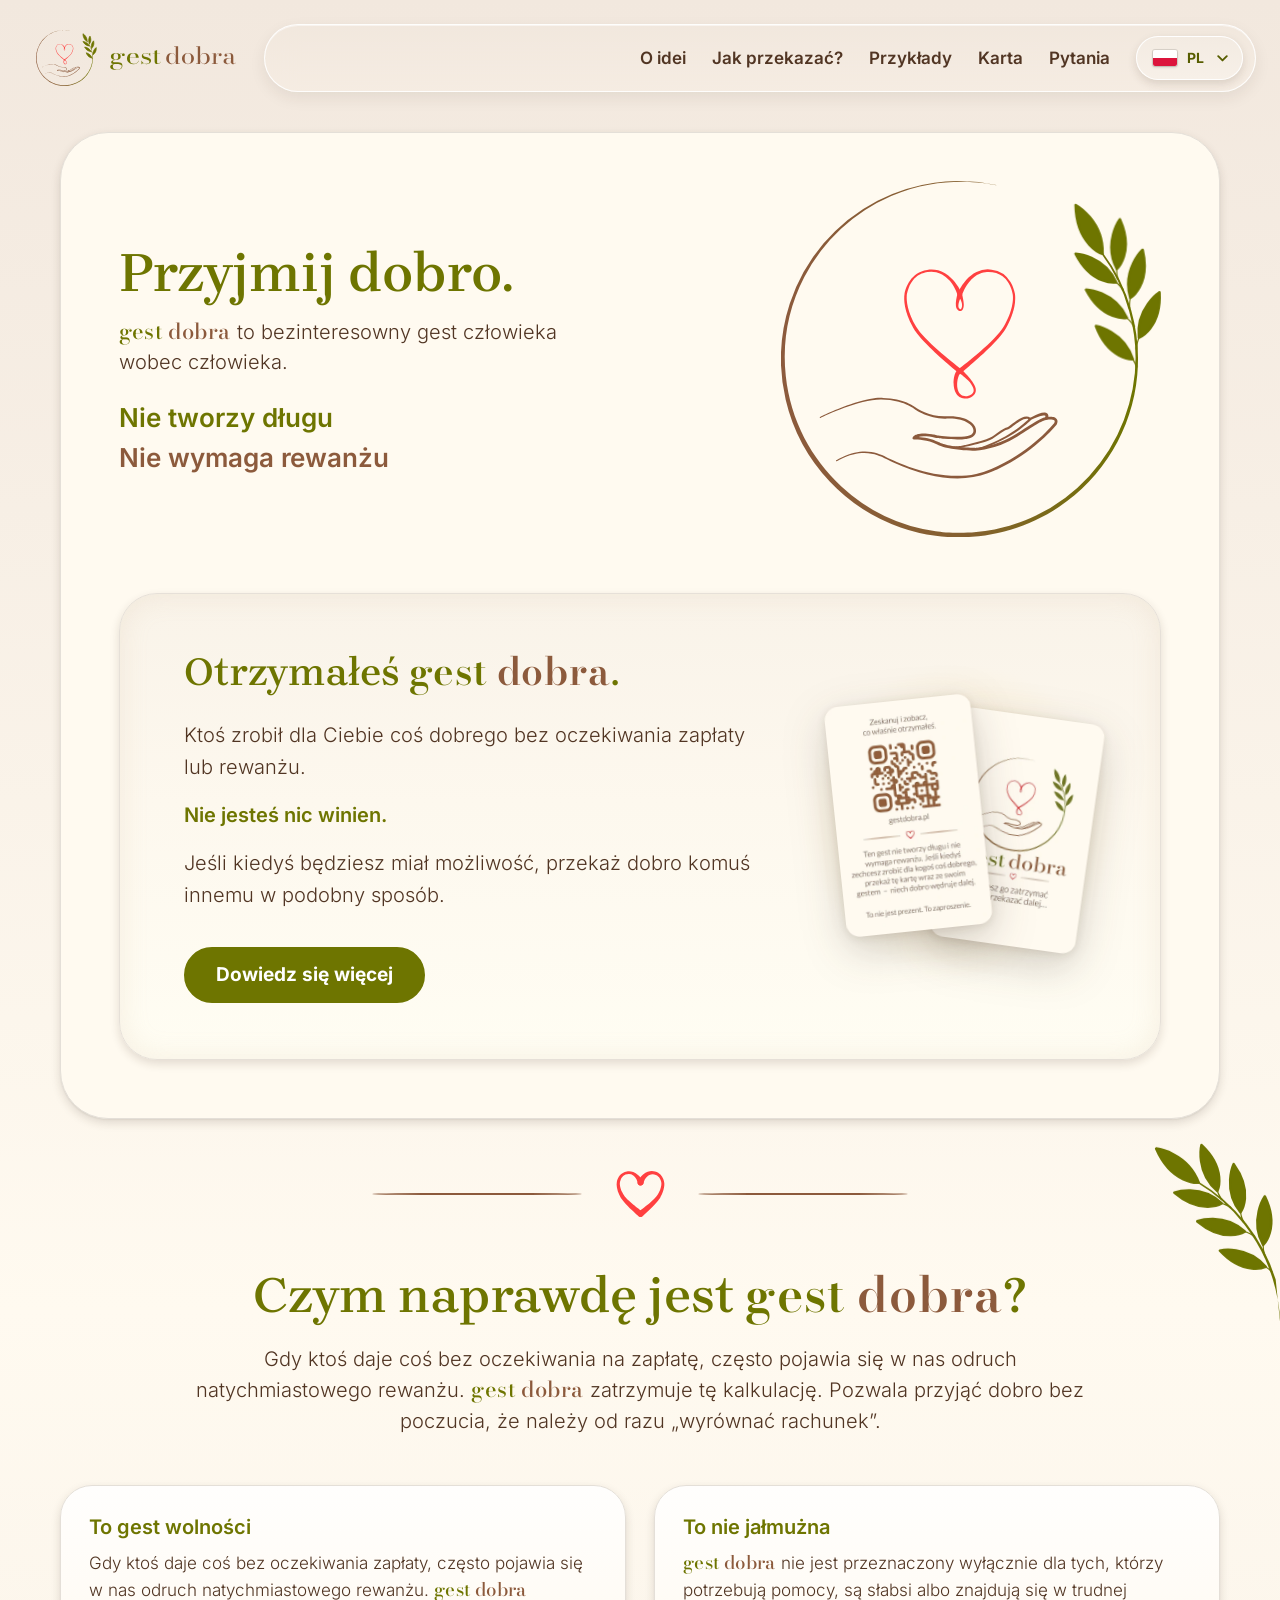
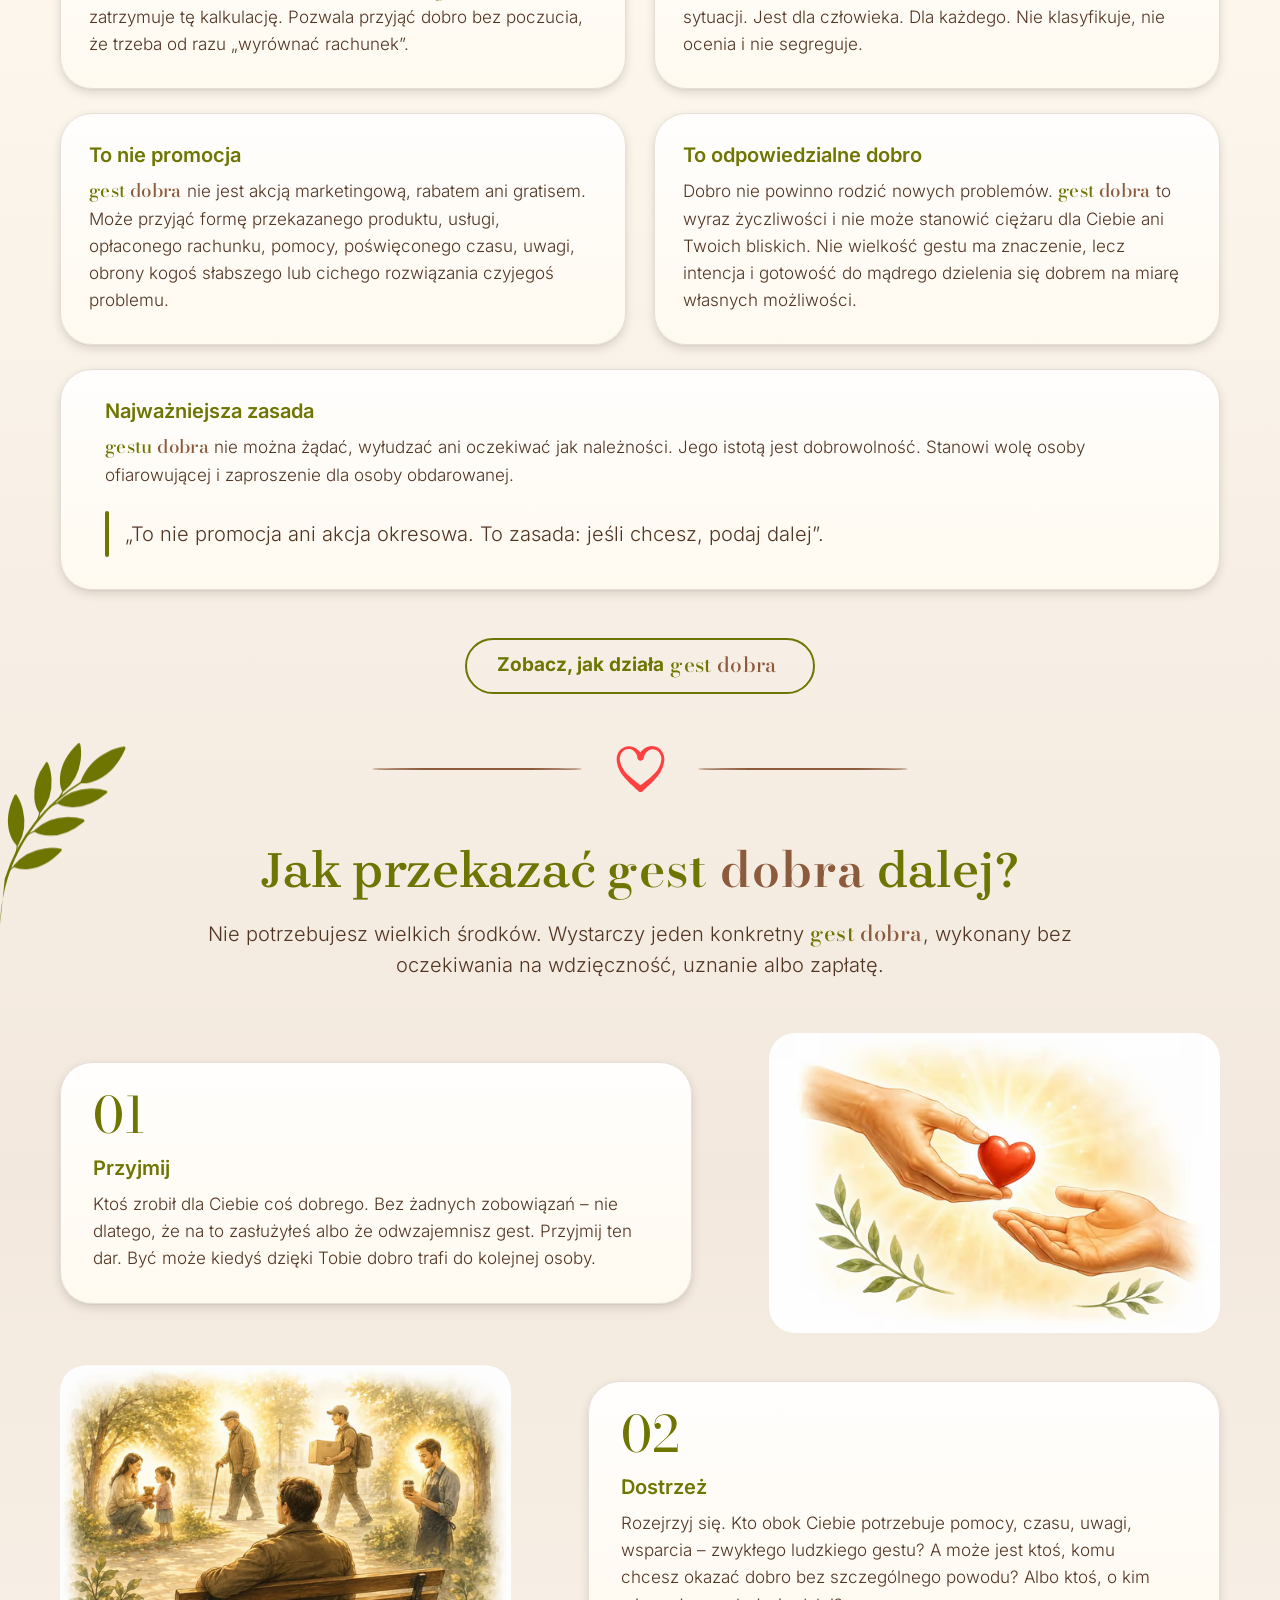
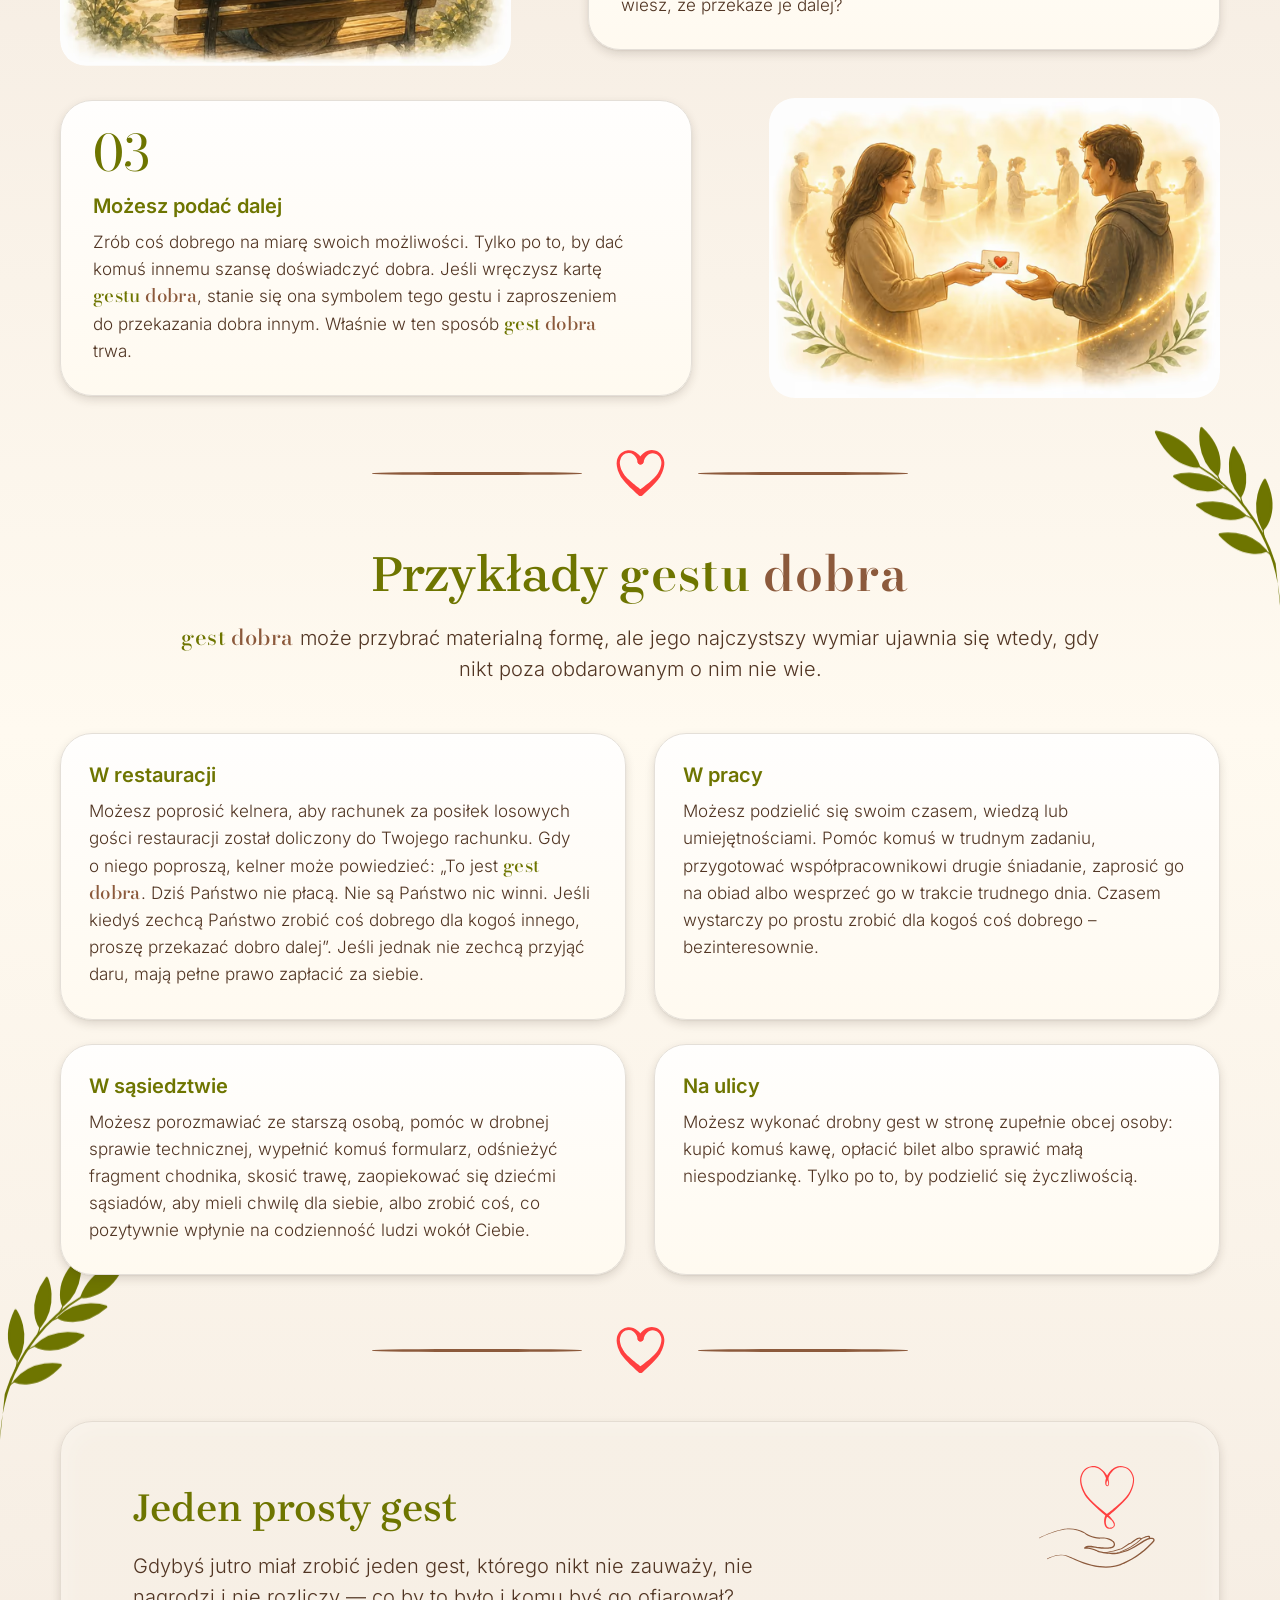
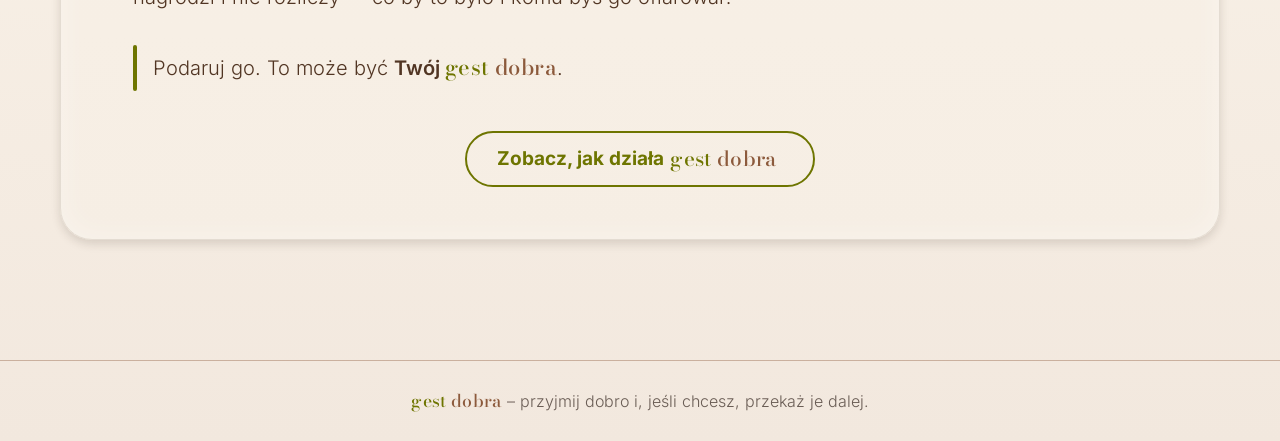
==== index.html @ bd23eff2 "Gałązka: listki drżą wokół punktu na łodydze zamiast kołysania całości (v1.9.2) Łodyga jest częścią " ====
<!doctype html>
<html lang="pl" class="no-js">
<head>
  <meta charset="utf-8">
  <meta name="viewport" content="width=device-width, initial-scale=1">
  <script>document.documentElement.className='js';setTimeout(function(){if(!window.__gdReady)document.documentElement.className='no-js'},4000);</script>

  <!-- i18n:head – generowane przez tools/build-i18n.mjs, nie edytuj ręcznie -->
  <title>Gest Dobra – przyjmij dobro i, jeśli chcesz, przekaż je dalej</title>
  <meta name="description" content="Gest Dobra to bezinteresowny gest człowieka wobec człowieka. Nie tworzy długu i nie wymaga rewanżu. Zobacz, jak przyjąć dobro i przekazać je dalej.">
  <meta name="robots" content="index, follow, max-image-preview:large, max-snippet:-1">
  <link rel="canonical" href="https://gestdobra.pl/">
  <link rel="alternate" hreflang="pl" href="https://gestdobra.pl/">
  <link rel="alternate" hreflang="en" href="https://gestdobra.pl/en/">
  <link rel="alternate" hreflang="el" href="https://gestdobra.pl/el/">
  <link rel="alternate" hreflang="ru" href="https://gestdobra.pl/ru/">
  <link rel="alternate" hreflang="x-default" href="https://gestdobra.pl/">
  <meta property="og:type" content="website">
  <meta property="og:locale" content="pl_PL">
  <meta property="og:locale:alternate" content="en_GB">
  <meta property="og:locale:alternate" content="el_GR">
  <meta property="og:locale:alternate" content="ru_RU">
  <meta property="og:site_name" content="Gest Dobra">
  <meta property="og:title" content="Gest Dobra – przyjmij dobro i, jeśli chcesz, przekaż je dalej">
  <meta property="og:description" content="Bezinteresowny gest człowieka wobec człowieka. Nie tworzy długu i nie wymaga rewanżu.">
  <meta property="og:url" content="https://gestdobra.pl/">
  <meta property="og:image" content="https://gestdobra.pl/assets/img/og-image.jpg">
  <meta property="og:image:width" content="1200">
  <meta property="og:image:height" content="630">
  <meta property="og:image:alt" content="Logo Gest Dobra – serce unoszące się nad otwartą dłonią i hasło „Przyjmij dobro.”">
  <meta name="twitter:card" content="summary_large_image">
  <!-- /i18n:head -->
  <meta name="theme-color" content="#F2E8DE">
  <meta name="color-scheme" content="light">
  <meta name="format-detection" content="telephone=no">

  <!-- Ikony -->
  <link rel="icon" href="favicon.ico" sizes="32x32">
  <link rel="icon" href="icon.svg" type="image/svg+xml">
  <link rel="apple-touch-icon" href="apple-touch-icon.png">
  <link rel="manifest" href="site.webmanifest">

  <!-- Fonty hostowane lokalnie (RODO) -->
  <link rel="preload" href="assets/fonts/inter-var-pl.woff2" as="font" type="font/woff2" crossorigin>
  <link rel="preload" href="assets/fonts/brygada-1918-var-pl.woff2" as="font" type="font/woff2" crossorigin>

  <link rel="stylesheet" href="css/style.css?v=1.9.2">
  <script src="js/main.js?v=1.9.2" defer></script>

  <!-- i18n:jsonld – generowane, nie edytuj ręcznie -->
  <script type="application/ld+json">
  {
    "@context": "https://schema.org",
    "@graph": [
      {
        "@type": "Organization",
        "@id": "https://gestdobra.pl/#organization",
        "name": "Gest Dobra",
        "url": "https://gestdobra.pl/",
        "logo": {
          "@type": "ImageObject",
          "url": "https://gestdobra.pl/assets/img/icon-512.png",
          "width": 512,
          "height": 512
        },
        "slogan": "Przyjmij dobro i, jeśli chcesz, przekaż je dalej."
      },
      {
        "@type": "WebSite",
        "@id": "https://gestdobra.pl/#website",
        "url": "https://gestdobra.pl/",
        "name": "Gest Dobra",
        "inLanguage": [
          "pl-PL",
          "en-GB",
          "el-GR",
          "ru-RU"
        ],
        "publisher": {
          "@id": "https://gestdobra.pl/#organization"
        }
      },
      {
        "@type": "WebPage",
        "@id": "https://gestdobra.pl/#webpage",
        "url": "https://gestdobra.pl/",
        "name": "Gest Dobra – przyjmij dobro i, jeśli chcesz, przekaż je dalej",
        "description": "Gest Dobra to bezinteresowny gest człowieka wobec człowieka. Nie tworzy długu i nie wymaga rewanżu. Zobacz, jak przyjąć dobro i przekazać je dalej.",
        "inLanguage": "pl-PL",
        "isPartOf": {
          "@id": "https://gestdobra.pl/#website"
        },
        "about": {
          "@id": "https://gestdobra.pl/#organization"
        },
        "primaryImageOfPage": {
          "@type": "ImageObject",
          "url": "https://gestdobra.pl/assets/img/og-image.jpg",
          "width": 1200,
          "height": 630
        }
      }
    ]
  }
  </script>
  <!-- /i18n:jsonld -->
</head>
<body>
  <!-- wspólne kształty SVG (ikona serce + dłoń, serce separatora) -->
  <svg class="svg-sprite" aria-hidden="true" focusable="false">
    <defs>
      <g id="gd-hand"><path fill="#8C5A3C" fill-rule="evenodd" d="M60.77 85.63c.8.1 12.74 1.64 16.72-.05.66-.28 2.15-1.04 1.72-3-.04-.16-.2-.93-.98-1.87-.77-.93-2.65-2.3-5.61-3.1-3.42-.9-6.6-.62-7.49-.6-8.74.27-15.56-4.42-16.32-4.96-.2-.14-.31-.26-.83-.61-3.1-2.1-7-3.06-7.28-3.13a36 36 0 0 0-9.3-1.14c-11.01 0-28.55 8.26-31 9.46-.1.05-.11.05-.22.02l-.16-.14Q0 76.4.01 76.3c.04-.14.06-.13.2-.19.75-.38 9.9-4.91 19.3-7.69 7.55-2.23 11.35-2.16 13.08-2.13 10.95.19 16.36 4.51 16.76 4.84 1.34.94 8 5.13 16.16 4.65 1.21-.07 4.98-.31 8.79 1.02 3.21 1.13 4.65 2.74 4.76 2.86a6 6 0 0 1 1.41 2.51c.46 1.78-.03 4.15-3.65 5.06-.81.2-3.95.94-12.55.2a97 97 0 0 1-3.76-.41c-.09-.02-.08-.04-1.02-.23-3.06-.65-6.48-.97-8.59-.39 2.55.17 6.74.76 10.39 2.68.63.33 3.53 1.97 12.96 2.72 3.31.26 5.87.29 5.94.29s10.46-.49 20.9-7.05c3.74-2.36 8.23-5.36 10.85-6.85 2.63-1.5 4.75-2.34 7.5-2.14.63.04 2.66.2 3.12 1.77.28.93-.18 1.86-.42 2.26-.04.07-.03.07-.45.57-1.95 2.31-12.45 14.15-29.2 22.04-.46.22-3.03 1.43-5.86 2.48-12.7 4.74-29.3 3.27-48.62-5.55-3.99-1.82-5.56-2.78-8.24-3.7-4.3-1.46-10.47-2.26-19.58 2.25-.55.27-1.31.69-1.43.75-.1.05-.1.05-.21.02l-.17-.13c0-.07-.04-.14-.02-.21q.04-.1.13-.17s1.53-.84 3.06-1.55c11.07-5.14 17.96-2.33 22.83-.04 5.63 2.64 26.86 12.86 46.3 8.65a42 42 0 0 0 7.85-2.55c18.75-7.84 30.52-21.33 32.36-23.59.09-.14.55-.93.16-1.34-.56-.59-2.47-.63-3.7-.44-3.22.5-6.56 3.05-15.36 8.63a50 50 0 0 1-16.98 6.71 34 34 0 0 1-4.84.65c-.6-.01-6.63-.1-12.17-1.03-5.27-.87-7.02-1.98-7.7-2.32-4.98-2.5-10.98-2.44-11.6-2.43h-.23c-.06-.01-.4-.06-.56-.42-.02-.05-.14-.3 0-.6.03-.06.41-.76 1.42-1.29.6-.31 2.74-1.37 8.63-.41.33.05 1.56.26 2.81.57" clip-rule="evenodd"/><path fill="#8C5A3C" fill-rule="evenodd" d="M107.67 77.3c-.79-.4-2.1-.41-4.63 1.16-2.46 1.53-4.5 3.48-5.76 3.96-.47.18-.91.25-1.79.74-1.43.8-4 2.7-6.19 4.07-.75.47-3.3 1.97-12.2 3.83-2.05.43-4.62.9-5.29.99-1.18.15-2.44.17-2.44.17-.1-.04-.22-.04-.3-.12l-.12-.29q.03-.16.11-.3c.14-.14.16-.12.36-.12.47-.02 1.7-.08 2.69-.26 1.49-.27 3.36-.66 3.65-.72 8.49-1.8 11.38-3.23 11.97-3.51.61-.3.9-.47 2.06-1.25 2.84-1.9 4.63-3.34 6.13-3.94.88-.36.92-.26 1.54-.66 2.52-1.62 7.83-6.93 11.15-4.55.2.14.38.3.42.37a.6.6 0 0 1 .03.67c-.03.05-.06.1-.5.53a52 52 0 0 1-8.4 6.57c-8.13 5.23-15.49 7.4-17.58 8.07-.14.04-.15.04-.28-.03l-.18-.21c.01-.1-.02-.2.03-.28q.08-.1.2-.17c.01 0 1.14-.35 3.3-1.16 12.15-4.6 19.67-11.2 22.02-13.56" clip-rule="evenodd"/><path fill="#8C5A3C" fill-rule="evenodd" d="M116.77 77.4a.8.8 0 0 1-.55-.7c-.03-.24.01-.24.09-.48.01-.05.15-.5.08-.7-.04-.11-.7-.48-3.24.32a32 32 0 0 0-4.67 1.94c-.11.05-.11.06-.23.07a.54.54 0 0 1-.6-.48.6.6 0 0 1 .13-.4c.09-.1.1-.1.23-.17.17-.09 1.15-.61 2.12-1.07 1.8-.86 4.8-2.18 6.46-1.77.17.05 1.9.43 1.24 2.8l-.04.13-.16.28a.8.8 0 0 1-.55.27c-.16.02-.16.02-.31-.03" clip-rule="evenodd"/></g>
      <g id="gd-heart"><path fill="#FF4040" fill-rule="evenodd" d="M73.37 12.29c.1.49.08.52.25 1.3.17.83.16.87.3 1.59l.18 1.04c.04.22.16 1.02.2 1.65a5 5 0 0 1-.43 2.6c-.69 1.47-1.98 1.33-3 .07-.24-.3-.5-.7-.62-1.66-.25-1.94.37-4.52.73-5.87 0-.05.16-.61.17-.65l.1-.18c.03-.06.27-.44.79-.55.07-.01.52-.1.94.2q.15.11.15.14c.13.15.1.17.24.32m-.92 2.88c-.43.99-.86 2.23-.93 3.39-.05.9.15 1.17.18 1.22.26.45.7.88.98.75s.5-.68.53-.75c.35-.88.17-1.9.03-2.55a9 9 0 0 0-.37-1.14l-.3-.7z" clip-rule="evenodd"/><path fill="#FF4040" fill-rule="evenodd" d="M71.28 53.13c-.05-.05-.3-.4-.24-.9q.02-.23.14-.43c.16-.28.18-.27.43-.45 3.35-2.5 18.77-14.4 23.22-21.8 4.86-8.1 5.09-14.42 4.72-16.65-.14-.83-.74-3.92-2.69-6.64-2-2.8-4.34-3.87-5.88-4.36-.46-.14-1.96-.6-4.12-.6-1.57.02-4.9.32-8.23 3.5A21 21 0 0 0 74 11.68c-.35.82-.56 1.44-.61 1.62a1.21 1.21 0 0 1-2.36-.3c-.02-.3-.01-.31.1-.58.23-.56.98-2.23 2.3-4.19.76-1.13 3.27-4.89 7.42-6.9A13.4 13.4 0 0 1 88.7.15a12.9 12.9 0 0 1 9.61 6.26c.11.18 1.62 2.5 2.3 5.87.07.33.47 2 .06 5.16-.6 4.67-2.53 9.33-4.7 13.04-3.43 5.88-13.32 14.72-19.2 19.72-.3.26-2.21 1.88-3.79 3.15-.38.31-.82.25-.9.25-.5-.07-.76-.4-.8-.47" clip-rule="evenodd"/><path fill="#FF4040" fill-rule="evenodd" d="M73.2 53.13c-.05.06-.3.4-.8.46q-.24.03-.47-.03c-.31-.08-.3-.1-.55-.3-1.04-.84-10.78-8.7-17.5-15.89-4.17-4.46-5.35-6.69-5.94-7.75-4.31-7.84-4.7-14.18-4.21-16.92.61-3.47 3.26-11.22 11.7-12.43 2.91-.42 5.98-.16 9.19 1.74a20 20 0 0 1 4.96 4.4 28 28 0 0 1 3.8 6.1q.06.24.07.48a1.2 1.2 0 0 1-1.28 1.14 1.2 1.2 0 0 1-.83-.4c-.24-.27-.2-.3-.31-.64a20 20 0 0 0-.95-2.46c-1.32-2.8-2.72-4.4-2.98-4.71a15 15 0 0 0-4-3.33 12 12 0 0 0-3.01-1.12c-.44-.1-2.02-.45-4.39-.13-2.52.35-4.2 1.38-4.38 1.49-.9.52-3.85 2.34-5.57 7.13 0 .02-.72 1.96-.85 3.63-.18 2.39.23 8.36 4.86 16.01 4.18 6.92 18.41 18.2 23.1 21.74.26.2.28.18.44.45.03.07.24.43.11.91-.06.24-.06.24-.21.43" clip-rule="evenodd"/><path fill="#FF4040" fill-rule="evenodd" d="M72.97 51.42c.19.17.37.33 1.74 1.72.12.13 1 1.01 2.24 2.45.12.13 1.07 1.23 1.8 2.31.58.85 1.37 2.13 1.66 3.45a3.74 3.74 0 0 1-1.73 4.2 8 8 0 0 1-1.89.87c-.38.13-4.27 1.15-6.43-2.38-.9-1.47-1.27-3.46-1.33-5.47a14 14 0 0 1 .57-4.2 5.6 5.6 0 0 1 1.95-2.98c.14-.1.31-.15.34-.16.05-.02.28-.08.56-.03l.19.04c.17.08.15.1.33.18m-.62 2.47c-.78.92-1.27 2.65-1.44 4.32-.06.61-.08 1.87.1 3 .44 2.7 1.78 3.61 2.87 3.96 1.01.33 2 .21 2.5.1.8-.24 2.98-.92 3.02-2.8.01-.75-.24-1.73-1.2-3.14-.3-.45-.9-1.21-1.62-1.96a23 23 0 0 0-2.24-2.02c-1-.8-1.67-1.25-2-1.46" clip-rule="evenodd"/></g>
      <g id="gd-dheart"><path fill="#FF4040" fill-rule="evenodd" d="M331.53 55.54a3.8 3.8 0 0 1-.3-4.14c.51-.9.58-.86 1.43-1.44 6.08-4.22 19.01-13.87 23.05-20.38.05-.07 4.54-6.85 4.7-13.69.01-.56.06-1.66-.65-3.88-.67-2.04-2.66-6.85-8.3-7.8a10 10 0 0 0-5.86.62c-1.54.68-3.73 2.06-5.8 5.8a17 17 0 0 0-1.76 4.81l-.77 1.28a3.7 3.7 0 0 1-2.56 1.2c-.24.01-1.58.08-2.75-.98a3.7 3.7 0 0 1-1.2-2.57c-.06-1.04-.02-1.06.47-1.99.76-1.45 3.16-5.3 6.42-8.1 6.16-5.3 11.93-4.47 14.83-3.76 6.15 1.5 8.76 6.46 9.13 7.1.23.39 2.28 3.88 2.44 7.89.27 6.26-2.71 13.41-5 17.28-.94 1.59-4.32 7.16-19.41 20.89a173 173 0 0 1-2.84 2.54c-.45.22-.86.52-1.34.65-1.47.4-2.6-.25-2.8-.36-.1-.06-.68-.38-1.13-.97" clip-rule="evenodd"/><path fill="#FF4040" fill-rule="evenodd" d="M336.82 50.27c.1.1.63.56.95 1.13.12.2.76 1.33.37 2.8-.2.73-.2.74-.66 1.34a3.8 3.8 0 0 1-3.93 1.33c-1.03-.27-1-.36-1.8-1.05-.74-.64-9.33-8.06-15.65-14.91-5.29-5.73-6.75-8.54-8.06-11.39-2.86-6.18-3.85-12.3-2.97-16.25 1.19-5.36 4.88-11.6 12.45-12.74 3.11-.46 8.34-.7 14.19 4.62a38 38 0 0 1 2.56 2.61 42 42 0 0 1 3.78 5.14c.07.5.23.98.2 1.47a3.7 3.7 0 0 1-1.2 2.56 3.8 3.8 0 0 1-2.75 1c-.22-.02-1.53-.08-2.56-1.22-.53-.58-.8-.5-.77-1.29.01-.22-.16-1.45-.45-2.38-1.29-4.06-3.23-6.19-5.05-7.51a9.4 9.4 0 0 0-5.58-1.78c-6.3.1-8.9 4.3-10.03 7-.36.86-1 2.74-1.07 4.32-.05 1.08-.04 5.36 2.96 11.34 1.89 3.77 3.49 5.5 4.03 6.13 6.66 7.64 20.9 17.67 21.04 17.73m0 0q-.04-.02-.02 0z" clip-rule="evenodd"/></g>
    </defs>
  </svg>
  <a class="skip-link" href="#main" data-i18n="ui.skip">Przejdź do treści</a>

  <header class="site-header" data-header>
    <div class="site-header__inner">
      <a class="logo" href="./" aria-label="Gest Dobra – wróć na początek strony" data-i18n-attr="aria-label:ui.logoLabel">
        <img class="logo__img" src="assets/img/logo.svg" width="229" height="65" alt="Gest Dobra" fetchpriority="high">
      </a>

      <div class="nav-pill">
        <nav class="nav" id="site-nav" aria-label="Główna nawigacja" data-i18n-attr="aria-label:ui.navLabel" data-nav>
          <ul class="nav__list" role="list">
            <li><a class="nav__link" href="#o-idei" data-i18n="nav.idea">O&nbsp;idei</a></li>
            <li><a class="nav__link" href="#jak-przekazac" data-i18n="nav.how">Jak przekazać?</a></li>
            <li><a class="nav__link" href="#przyklady" data-i18n="nav.examples">Przykłady</a></li>
            <li><a class="nav__link" href="./chce-zrozumiec-wiecej.html#dlaczego-karta-jest-wazna" data-i18n="nav.card">Karta</a></li>
            <li><a class="nav__link" href="./chce-zrozumiec-wiecej.html#faq" data-i18n="nav.questions">Pytania</a></li>
          </ul>
        </nav>

        <!-- i18n:lang -->
        <div class="lang" data-lang>
          <button class="lang__toggle" type="button" aria-expanded="false" aria-controls="lang-menu" data-lang-toggle>
            <img class="flag" src="assets/img/flags/pl.svg" width="24" height="16" alt="">
            <span class="lang__code" aria-hidden="true">PL</span>
            <span class="visually-hidden">Język strony: polski. Zmień język</span>
            <svg class="lang__chevron" width="12" height="8" viewBox="0 0 14 9" aria-hidden="true" focusable="false"><path d="M1.5 1.5 7 7l5.5-5.5" fill="none" stroke="currentColor" stroke-width="2.4" stroke-linecap="round" stroke-linejoin="round"/></svg>
          </button>
          <ul class="lang__menu" id="lang-menu" role="list" hidden>
              <li><a class="lang__option is-active" href="./" hreflang="pl" lang="pl" aria-current="page"><img class="flag" src="assets/img/flags/pl.svg" width="24" height="16" alt="" loading="lazy" decoding="async"><span class="lang__code">PL</span><span class="visually-hidden"> – Polski</span><span class="lang__check" aria-hidden="true">✓</span></a></li>
              <li><a class="lang__option" href="./en/" hreflang="en" lang="en-GB"><img class="flag" src="assets/img/flags/uk.svg" width="24" height="16" alt="" loading="lazy" decoding="async"><span class="lang__code">GB</span><span class="visually-hidden"> – English</span></a></li>
              <li><a class="lang__option" href="./el/" hreflang="el" lang="el"><img class="flag" src="assets/img/flags/gr.svg" width="24" height="16" alt="" loading="lazy" decoding="async"><span class="lang__code">GR</span><span class="visually-hidden"> – Ελληνικά</span></a></li>
              <li><a class="lang__option" href="./ru/" hreflang="ru" lang="ru"><img class="flag" src="assets/img/flags/ru.svg" width="24" height="16" alt="" loading="lazy" decoding="async"><span class="lang__code">RU</span><span class="visually-hidden"> – Русский</span></a></li>
          </ul>
        </div>
        <!-- /i18n:lang -->

        <button class="burger" type="button" aria-expanded="false" aria-controls="site-nav" data-label-open="Otwórz menu" data-label-close="Zamknij menu" data-i18n-attr="data-label-open:ui.menuOpen;data-label-close:ui.menuClose" data-burger>
          <span class="burger__box" aria-hidden="true"><span></span><span></span><span></span></span>
          <span class="visually-hidden" data-burger-label data-i18n="ui.menuOpen">Otwórz menu</span>
        </button>
      </div>
    </div>
  </header>

  <main id="main" tabindex="-1">

    <!-- HERO -->
    <section class="hero" aria-labelledby="hero-title">
      <div class="container">
        <div class="hero__card">
          <div class="hero__top">
            <div class="hero__text">
              <h1 class="hero__title anim-load" id="hero-title" data-delay=".15" data-i18n="hero.title">Przyjmij dobro.</h1>
              <p class="hero__lead anim-load" data-delay=".3" data-i18n="hero.lead"><span class="brand-name"><span class="brand-name__g">Gest</span> <span class="brand-name__d">Dobra</span></span> to bezinteresowny gest człowieka wobec człowieka.</p>
              <ul class="hero__claims" role="list">
                <li class="hero__claim anim-load anim-load--left" data-delay=".45" data-i18n="hero.claim1">Nie tworzy długu</li>
                <li class="hero__claim hero__claim--brown anim-load anim-load--left" data-delay=".6" data-i18n="hero.claim2">Nie wymaga rewanżu</li>
              </ul>
            </div>

            <div class="hero__art art art--hero" role="img" aria-label="Serce unoszące się nad otwartą dłonią, otoczone okręgiem z gałązką oliwną – symbol Gestu Dobra" data-i18n-attr="aria-label:hero.artLabel">
              <svg class="art__layer art__ring" viewBox="0 0 466 437" aria-hidden="true" focusable="false"><defs><linearGradient id="gd-ring" x1="2.33" x2="436.17" y1="217.32" y2="217.32" gradientUnits="userSpaceOnUse"><stop stop-color="#8C5A3C"/><stop offset=".53" stop-color="#85602F"/><stop offset="1" stop-color="#6E7500"/></linearGradient></defs><path fill="url(#gd-ring)" fill-rule="evenodd" d="M263.93 4.92c-.03.12.08.21-.04.19-16.1-3.24-68.91-12.51-128.67 13.22A217 217 0 0 0 28.59 117.7 215 215 0 0 0 5.86 239.24c5.73 54.36 31.65 101.47 67.85 134.97a214 214 0 0 0 115.95 55.19c19.38 2.71 68.7 7.15 123.1-19.1A216 216 0 0 0 420.5 293.06a216 216 0 0 0 6.38-133.77 215 215 0 0 0-34.26-70.6c-.24-.32-.25-.34-.19-.75l.4-.66c.25-.06.5-.22.75-.18.25.03.46.22.66.39a217.5 217.5 0 0 1 42.66 150.45c-6.02 67-42.39 125.85-96.16 161.97-45.88 30.83-99.82 42-151.18 35.15a218 218 0 0 1-43-10.27 219.5 219.5 0 0 1-86.83-56.34 218 218 0 0 1-54-100.27 219.6 219.6 0 0 1 4.94-117.53A219 219 0 0 1 118.3 24.12a216 216 0 0 1 69.87-22.1 219 219 0 0 1 75.76 2.9" clip-rule="evenodd"/></svg>
              <svg class="art__layer art__branch" viewBox="0 0 466 437" aria-hidden="true" focusable="false"><g class="leaf lf1"><path fill="#6E7500" fill-rule="evenodd" stroke="#6E7500" stroke-linecap="round" stroke-linejoin="round" stroke-miterlimit="1.5" stroke-width="3.34" d="M394.22 89.15s-31.81-10.22-32.79-59.6c0 0 34.19 19.1 32.79 59.6" clip-rule="evenodd"/></g><g class="leaf lf2"><path fill="#6E7500" fill-rule="evenodd" d="M413.95 119.2c.04.14.1.28.1.43 0 .06.02.46-.28.8a1.14 1.14 0 0 1-1.6.1 1 1 0 0 1-.33-.52c-.4-1.13-.8-3.65-.81-7.72 0-2.3.02-2.3.03-4.59 0-3.45.11-6.07.13-6.6.01-.13.03-.98.05-1.03.05-.14.06-.3.14-.43a1.13 1.13 0 0 1 1.54-.43 1.15 1.15 0 0 1 .56 1.22c-.09.51-.73 3.53-1 7.32-.35 5.11.68 9.93 1.46 11.43z" clip-rule="evenodd"/><path fill="#6E7500" fill-rule="evenodd" stroke="#6E7500" stroke-linecap="round" stroke-linejoin="round" stroke-miterlimit="1.5" stroke-width="3.33" d="M411.85 107.54s21.7-20.38 3.63-60.5c0 0-20.22 28.42-3.63 60.5" clip-rule="evenodd"/></g><g class="leaf lf3"><path fill="#6E7500" fill-rule="evenodd" d="M418.15 133.7c-.26-.7-1.78-3.68-5.97-7.53a46 46 0 0 0-5.15-3.93c-1.9-1.28-2.44-1.55-2.49-1.6q-.17-.15-.3-.33a1.13 1.13 0 0 1 1.22-1.7c.27.06.46.22.5.25l1.48 1.25c2.44 2.1 4.88 4.35 6.67 5.95 4.31 3.85 5.53 5.79 5.65 5.97.36.53.49.82.5.83q.05.21.07.44a1.13 1.13 0 0 1-1.15 1.11c-.46 0-.73-.28-.78-.33l-.25-.36z" clip-rule="evenodd"/><path fill="#6E7500" fill-rule="evenodd" stroke="#6E7500" stroke-linecap="round" stroke-linejoin="round" stroke-miterlimit="1.5" stroke-width="3.33" d="M410.9 124.16s-29.48 4.18-49.48-35c0 0 34.83 1.98 49.48 35" clip-rule="evenodd"/></g><g class="leaf lf4"><path fill="#6E7500" fill-rule="evenodd" d="M428.45 155.58c.01.14.05.29.03.43a1.14 1.14 0 0 1-2.01.56 1 1 0 0 1-.24-.56c-.2-1.19-.16-3.74.53-7.74.4-2.27.42-2.26.82-4.52.6-3.4 1.16-5.96 1.27-6.47l.22-1.02q.09-.2.21-.4c.05-.05.3-.35.75-.4a1.13 1.13 0 0 1 1.25 1c.03.27-.05.5-.06.54-.18.5-1.33 3.36-2.24 7.05-1.23 4.97-1.04 9.89-.53 11.5v.02" clip-rule="evenodd"/><path fill="#6E7500" fill-rule="evenodd" stroke="#6E7500" stroke-linecap="round" stroke-linejoin="round" stroke-miterlimit="1.5" stroke-width="3.33" d="M428.44 143.25s25.16-15.91 15-58.73c0 0-25.24 24.1-15 58.73" clip-rule="evenodd"/></g><g class="leaf lf5"><path fill="#6E7500" fill-rule="evenodd" d="M431.64 178.37c-.22-.7-1.6-3.76-5.58-7.81a46 46 0 0 0-4.95-4.18c-1.84-1.37-2.36-1.67-2.4-1.72q-.17-.17-.3-.35a1.13 1.13 0 0 1 .46-1.54c.4-.22.79-.11.85-.1.27.09.45.25.48.28l1.42 1.33c2.33 2.2 4.66 4.58 6.37 6.26 4.12 4.07 5.24 6.06 5.35 6.25.33.54.45.84.45.85.02.15.07.3.06.44-.03.46-.32.72-.37.77a1.14 1.14 0 0 1-1.6-.08l-.23-.38z" clip-rule="evenodd"/><path fill="#6E7500" fill-rule="evenodd" stroke="#6E7500" stroke-linecap="round" stroke-linejoin="round" stroke-miterlimit="1.5" stroke-width="3.33" d="M424.02 167.74s-29.43 4.51-49.86-34.46c0 0 34.84 1.61 49.86 34.46" clip-rule="evenodd"/></g><g class="leaf lf6"><path fill="#6E7500" fill-rule="evenodd" d="M437.02 206.06q.02.23-.01.44c-.02.06-.11.45-.5.7-.06.03-.4.25-.86.14-.07-.01-.45-.1-.7-.5a1 1 0 0 1-.18-.57c-.08-1.21.22-3.74 1.33-7.66.62-2.2.65-2.2 1.28-4.4.94-3.32 1.76-5.81 1.93-6.31l.32-.99q.12-.2.25-.37c.05-.05.33-.33.8-.33s.76.29.8.34a1.15 1.15 0 0 1 .22 1.32c-.23.47-1.67 3.2-2.96 6.78-1.74 4.81-2.06 9.73-1.72 11.39z" clip-rule="evenodd"/><path fill="#6E7500" fill-rule="evenodd" stroke="#6E7500" stroke-linecap="round" stroke-linejoin="round" stroke-miterlimit="1.5" stroke-width="3.33" d="M438.97 191.96s27.56-11.26 25.06-55.19c0 0-29.07 19.29-25.06 55.19" clip-rule="evenodd"/></g><g class="leaf lf7"><path fill="#6E7500" fill-rule="evenodd" d="M434.82 227.64c-.1-.74-.9-3.99-4.09-8.7a46 46 0 0 0-4.12-4.99c-1.57-1.67-2.03-2.06-2.06-2.12q-.12-.19-.22-.4c-.02-.06-.15-.43.06-.85.03-.06.21-.42.66-.58.44-.14.8.03.86.06.24.13.4.32.42.35l1.15 1.57c1.9 2.59 3.77 5.34 5.15 7.3 3.32 4.74 4.06 6.9 4.14 7.1.23.6.3.91.3.92q0 .23-.03.45a1.1 1.1 0 0 1-1.37.82c-.45-.1-.65-.44-.69-.5l-.16-.4z" clip-rule="evenodd"/><path fill="#6E7500" fill-rule="evenodd" stroke="#6E7500" stroke-linecap="round" stroke-linejoin="round" stroke-miterlimit="1.5" stroke-width="3.33" d="M431.31 218.55s-29.76.72-45.06-40.54c0 0 34.36 6.04 45.06 40.54" clip-rule="evenodd"/></g></svg>
              <svg class="art__layer art__hand" viewBox="0 0 466 437" aria-hidden="true" focusable="false"><path fill="#8C5A3C" fill-rule="evenodd" d="M191.99 311.96c1.88.25 30.28 3.92 39.75-.1 1.58-.66 5.1-2.48 4.08-7.12-.09-.39-.47-2.23-2.33-4.47-1.83-2.2-6.29-5.46-13.33-7.35-8.12-2.18-15.67-1.5-17.8-1.43-20.78.63-37.01-10.53-38.82-11.8-.47-.34-.74-.63-1.98-1.47-7.34-4.98-16.65-7.27-17.29-7.44a86 86 0 0 0-22.1-2.7c-26.2.02-67.91 19.64-73.75 22.5-.24.11-.25.11-.5.03l-.38-.33c-.01-.17-.09-.34-.03-.5.1-.32.16-.3.46-.44 1.81-.91 23.54-11.69 45.9-18.28 17.95-5.3 27-5.16 31.1-5.08 26.04.45 38.92 10.74 39.87 11.52 3.17 2.24 19 12.2 38.42 11.06 2.88-.17 11.82-.75 20.89 2.42 7.64 2.67 11.06 6.51 11.31 6.8 2.55 2.77 3.23 5.44 3.37 5.97 1.08 4.24-.07 9.87-8.68 12.01-1.94.49-9.4 2.26-29.85.48-4.57-.4-8.8-.94-8.95-.96-.19-.04-.18-.09-2.4-.55-7.3-1.54-15.41-2.3-20.44-.93 6.06.41 16.02 1.8 24.7 6.37 1.51.8 8.4 4.68 30.83 6.47 7.87.63 13.96.69 14.12.69.17 0 24.87-1.15 49.68-16.76 8.9-5.6 19.58-12.75 25.82-16.29 6.25-3.55 11.27-5.55 17.84-5.1 1.48.1 6.31.5 7.41 4.21.66 2.23-.44 4.45-1.01 5.39-.1.15-.07.17-1.07 1.35-4.64 5.5-29.6 33.66-69.43 52.4-1.09.52-7.2 3.4-13.93 5.9-30.22 11.28-69.66 7.76-115.61-13.2-9.47-4.32-13.2-6.61-19.59-8.78-10.24-3.49-24.9-5.39-46.55 5.33-1.3.65-3.13 1.65-3.4 1.8-.23.12-.25.12-.5.05l-.4-.32c-.02-.17-.1-.34-.05-.5.04-.17.19-.29.31-.4 0 0 3.62-2 7.26-3.68 26.33-12.22 42.7-5.54 54.3-.1 13.4 6.27 63.86 30.58 110.06 20.57a100 100 0 0 0 18.68-6.07c44.58-18.63 72.58-50.73 76.95-56.09.2-.33 1.3-2.2.38-3.18-1.33-1.4-5.87-1.5-8.8-1.04-7.65 1.2-15.6 7.25-36.51 20.5a118 118 0 0 1-40.37 15.96 80 80 0 0 1-11.52 1.54c-1.44-.02-15.76-.24-28.94-2.43-12.52-2.09-16.7-4.72-18.32-5.53-11.83-5.93-26.09-5.8-27.56-5.78-.05 0-.44.01-.56 0a1.72 1.72 0 0 1-1.33-2.4c.07-.16.99-1.84 3.38-3.08 1.44-.75 6.5-3.26 20.53-.99.78.13 3.71.61 6.68 1.35" clip-rule="evenodd"/><path fill="#8C5A3C" fill-rule="evenodd" d="M303.5 292.17c-1.88-.96-5.02-.98-11.01 2.76-5.84 3.64-10.68 8.28-13.7 9.42-1.12.42-2.17.6-4.26 1.76-3.4 1.9-9.52 6.42-14.7 9.67-1.79 1.12-7.84 4.68-29.04 9.11a272 272 0 0 1-12.55 2.35c-2.8.37-5.81.4-5.81.4-.24-.08-.52-.1-.7-.27l-.31-.7c.09-.23.1-.51.27-.7.34-.34.38-.29.86-.3 1.12-.04 4.04-.19 6.39-.61 3.54-.64 8-1.58 8.69-1.73 20.17-4.26 27.04-7.66 28.45-8.34a34 34 0 0 0 4.9-2.97c6.75-4.52 11.02-7.93 14.56-9.36 2.1-.85 2.2-.63 3.68-1.58 5.98-3.85 18.62-16.47 26.5-10.82.47.34.9.73 1.02.9.06.07.39.5.24 1.14 0 .04-.05.24-.19.44-.07.12-.13.22-1.17 1.25-2.66 2.64-9.31 8.78-19.98 15.64-19.33 12.43-36.83 17.6-41.81 19.17-.33.1-.35.1-.66-.05l-.42-.51c.02-.22-.04-.46.06-.65.1-.2.32-.3.5-.43 0 0 2.7-.81 7.81-2.75 28.9-10.92 46.78-26.64 52.38-32.24" clip-rule="evenodd"/><path fill="#8C5A3C" fill-rule="evenodd" d="M325.12 292.42c-.11-.04-.75-.25-1.11-.96a2 2 0 0 1-.2-.71c-.05-.6.04-.58.22-1.14.04-.13.37-1.2.2-1.69-.1-.25-1.66-1.13-7.71.77a77 77 0 0 0-11.1 4.6c-.27.14-.27.16-.56.19-.08 0-.52.05-.92-.28-.42-.34-.46-.8-.47-.88-.05-.52.23-.86.28-.92.22-.27.24-.25.55-.42.41-.22 2.74-1.46 5.05-2.55 4.26-2.03 11.42-5.19 15.36-4.2.4.1 4.5 1.03 2.93 6.65-.02.1-.09.31-.1.32-.12.22-.2.46-.37.66-.51.59-1.18.64-1.3.65-.38.03-.38.03-.75-.1" clip-rule="evenodd"/></svg>
              <svg class="art__layer art__heart" viewBox="0 0 466 437" aria-hidden="true" focusable="false"><path fill="#FF4040" fill-rule="evenodd" d="M221.93 137.59c.26 1.16.2 1.23.6 3.1.4 1.97.38 2.05.71 3.77.04.2.18.94.44 2.47.08.52.38 2.44.44 3.92.13 2.67-.19 4.47-1 6.2-1.62 3.49-4.7 3.16-7.12.15-.58-.72-1.2-1.64-1.5-3.95-.57-4.6.9-10.73 1.74-13.94l.42-1.55q.1-.22.22-.42c.1-.16.66-1.07 1.9-1.31a3 3 0 0 1 2.24.48c.25.19.33.28.36.31.3.36.24.4.55.77m-2.19 6.84c-1.02 2.36-2.05 5.32-2.2 8.06-.13 2.14.36 2.8.43 2.92.6 1.07 1.65 2.1 2.32 1.78.69-.31 1.2-1.62 1.26-1.79.85-2.09.42-4.54.08-6.06a23 23 0 0 0-1.6-4.37z" clip-rule="evenodd"/><path fill="#FF4040" fill-rule="evenodd" d="M216.96 234.71c-.1-.14-.72-.94-.57-2.13q.07-.56.35-1.05c.37-.65.42-.62 1.02-1.07 7.95-5.95 44.63-34.23 55.22-51.84 11.55-19.23 12.09-34.27 11.2-39.58-.32-1.97-1.75-9.3-6.39-15.79a26.7 26.7 0 0 0-13.97-10.35 31 31 0 0 0-9.81-1.42c-3.73.03-11.64.73-19.56 8.3-2.5 2.39-7.23 7.54-11 16.35a42 42 0 0 0-1.46 3.86 2.8 2.8 0 0 1-1.5 1.7q-.51.24-1.08.28a3 3 0 0 1-2.1-.75c-.88-.79-.93-1.79-.94-1.96-.04-.7-.02-.71.25-1.36a61 61 0 0 1 5.45-9.95c1.81-2.7 7.8-11.64 17.65-16.42a32 32 0 0 1 18.68-2.8 30.7 30.7 0 0 1 22.84 14.9c.26.42 3.86 5.94 5.48 13.95.15.77 1.1 4.75.14 12.26-1.43 11.11-6.02 22.17-11.18 31-8.17 14-31.67 35-45.66 46.9-.71.61-5.25 4.47-9 7.5-.92.72-1.97.59-2.14.57-1.2-.16-1.81-.96-1.92-1.1" clip-rule="evenodd"/><path fill="#FF4040" fill-rule="evenodd" d="M221.52 234.7a2.9 2.9 0 0 1-3.02 1.03c-.74-.2-.72-.26-1.31-.73-2.47-1.99-25.62-20.69-41.6-37.76-9.92-10.6-12.73-15.92-14.12-18.44-10.26-18.64-11.17-33.72-10.02-40.24 1.45-8.24 7.75-26.66 27.83-29.55 6.92-1 14.21-.38 21.84 4.14 5.82 3.46 9.94 8.24 11.8 10.48a67 67 0 0 1 9.04 14.49c.05.38.18.75.16 1.13-.01.17-.06 1.17-.94 1.96a2.87 2.87 0 0 1-4.08-.19c-.58-.64-.49-.7-.74-1.53a46 46 0 0 0-2.27-5.84c-3.11-6.66-6.46-10.48-7.08-11.2a34 34 0 0 0-9.52-7.91 28 28 0 0 0-7.14-2.68 29 29 0 0 0-10.43-.3c-6 .82-10 3.29-10.42 3.53-2.15 1.26-9.15 5.56-13.24 16.97-.01.03-1.72 4.65-2.03 8.63-.43 5.67.56 19.87 11.55 38.07 9.94 16.44 43.8 43.29 54.95 51.69.6.45.65.42 1.02 1.07.09.15.58 1.02.28 2.16-.15.56-.15.57-.5 1.02" clip-rule="evenodd"/><path fill="#FF4040" fill-rule="evenodd" d="M220.98 230.63c.45.42.89.79 4.15 4.1.3.3 2.39 2.4 5.33 5.81.28.33 2.53 2.94 4.29 5.5 1.37 2.01 3.24 5.06 3.94 8.2 1.36 6.2-2.8 9.11-4.12 9.97-.56.36-2 1.27-4.5 2.1-.9.3-10.14 2.71-15.29-5.66-2.15-3.5-3.03-8.24-3.17-13.01-.02-.59-.07-5.44 1.37-9.97 1.17-3.67 2.84-5.78 4.64-7.1.33-.25.74-.37.81-.4a3 3 0 0 1 1.33-.07c.3.05.4.1.43.11.41.18.38.24.8.42m-1.47 5.88c-1.85 2.2-3.01 6.3-3.4 10.26-.15 1.46-.22 4.44.22 7.13 1.05 6.41 4.24 8.6 6.82 9.43 2.4.77 4.78.5 5.97.23 1.88-.56 7.05-2.19 7.15-6.65.04-1.78-.56-4.12-2.83-7.47a38 38 0 0 0-3.86-4.65c-2-2.05-3.66-3.47-5.33-4.81a58 58 0 0 0-4.74-3.47" clip-rule="evenodd"/></svg>
            </div>
          </div>

          <div class="received anim-load" data-delay=".55">
            <div class="received__text">
              <h2 class="received__title" data-i18n="received.title">Otrzymałeś <span class="brand-name"><span class="brand-name__g">Gest</span> <span class="brand-name__d">Dobra</span></span>.</h2>
              <p data-i18n="received.p1">Ktoś zrobił dla Ciebie coś dobrego bez oczekiwania zapłaty lub rewanżu.</p>
              <p class="received__strong" data-i18n="received.strong">Nie jesteś nic winien.</p>
              <p class="received__last" data-i18n="received.p2">Jeśli kiedyś będziesz miał możliwość, przekaż dobro komuś innemu w&nbsp;podobny sposób.</p>
              <div class="received__cta">
                <a class="btn btn--primary" href="#o-idei" data-i18n="received.cta">Dowiedz się więcej</a>
              </div>
            </div>
            <figure class="received__cards" data-reveal="cards">
              <div class="karta__cards karta__cards--received">
                <img class="karta__card karta__card--back" src="assets/img/jak-dziala/karta-tyl.webp" width="326" height="512" alt="Tył karty Gestu Dobra: kod QR prowadzący na gestdobra.pl i krótkie wyjaśnienie idei" data-i18n-attr="alt:sub.card.backAlt" loading="lazy" decoding="async">
                <img class="karta__card karta__card--front" src="assets/img/jak-dziala/karta-przod.webp" width="326" height="512" alt="Przód karty Gestu Dobra: logo z sercem nad dłonią i napis „Możesz go zatrzymać albo przekazać dalej…”" data-i18n-attr="alt:sub.card.frontAlt" loading="lazy" decoding="async">
              </div>
            </figure>
          </div>
        </div>
      </div>
    </section>

    <!-- O IDEI -->
    <section class="section section--idea" id="o-idei" aria-labelledby="o-idei-title">
      <div class="leaf leaf--right leaf--idea" aria-hidden="true" data-parallax="0.06">
        <img src="assets/img/leaf-right.svg" width="200" height="288" alt="" loading="lazy" decoding="async" data-reveal="leaf">
      </div>

      <div class="container">
        <div class="divider" aria-hidden="true" data-reveal="divider">
          <span class="divider__line"></span>
          <svg class="divider__heart" viewBox="304 0 60 57" width="60" height="57" focusable="false"><mask id="dh-1" maskUnits="userSpaceOnUse" x="296" y="-8" width="76" height="73"><path class="divider__draw" pathLength="100" transform="translate(304 0)" d="M30.2 18.6C29.6 10.2 23.4 3.4 15.6 3.4 8 3.4 2.6 9.6 2.6 17.6c0 11.6 12.6 21.4 27.4 36 14.4-14.4 27.4-24.4 27.4-36 0-8-5.4-14.2-13-14.2-7.8 0-13.6 6.8-14.2 15.2Z" fill="none" stroke="#fff" stroke-width="10" stroke-linecap="round" stroke-linejoin="round"/></mask><use href="#gd-dheart" mask="url(#dh-1)"/></svg>
          <span class="divider__line"></span>
        </div>

        <header class="section__head">
          <h2 class="section__title" id="o-idei-title" data-split data-i18n="idea.title">Czym naprawdę jest <span class="brand-name"><span class="brand-name__g">Gest</span> <span class="brand-name__d">Dobra</span></span>?</h2>
          <p class="section__lead" data-reveal="up" data-delay=".25" data-i18n="idea.lead">Gdy ktoś daje coś bez oczekiwania na zapłatę, często pojawia się w&nbsp;nas odruch natychmiastowego rewanżu. <span class="brand-name"><span class="brand-name__g">Gest</span> <span class="brand-name__d">Dobra</span></span> zatrzymuje tę kalkulację. Pozwala przyjąć dobro bez poczucia, że należy od razu „wyrównać rachunek”.</p>
        </header>

        <div class="cards" data-stagger>
          <article class="card" data-reveal="up">
            <h3 class="card__title" data-i18n="idea.c1t">To gest wolności</h3>
            <p data-i18n="idea.c1">Gdy ktoś daje coś bez oczekiwania zapłaty, często pojawia się w&nbsp;nas odruch natychmiastowego rewanżu. <span class="brand-name"><span class="brand-name__g">Gest</span> <span class="brand-name__d">Dobra</span></span> zatrzymuje tę kalkulację. Pozwala przyjąć dobro bez poczucia, że trzeba od razu „wyrównać rachunek”.</p>
          </article>
          <article class="card" data-reveal="up">
            <h3 class="card__title" data-i18n="idea.c2t">To nie jałmużna</h3>
            <p data-i18n="idea.c2"><span class="brand-name"><span class="brand-name__g">Gest</span> <span class="brand-name__d">Dobra</span></span> nie jest przeznaczony wyłącznie dla tych, którzy potrzebują pomocy, są słabsi albo znajdują się w&nbsp;trudnej sytuacji. Jest dla człowieka. Dla każdego. Nie klasyfikuje, nie ocenia i&nbsp;nie segreguje.</p>
          </article>
          <article class="card" data-reveal="up">
            <h3 class="card__title" data-i18n="idea.c3t">To nie promocja</h3>
            <p data-i18n="idea.c3"><span class="brand-name"><span class="brand-name__g">Gest</span> <span class="brand-name__d">Dobra</span></span> nie jest akcją marketingową, rabatem ani gratisem. Może przyjąć formę przekazanego produktu, usługi, opłaconego rachunku, pomocy, poświęconego czasu, uwagi, obrony kogoś słabszego lub cichego rozwiązania czyjegoś problemu.</p>
          </article>
          <article class="card" data-reveal="up">
            <h3 class="card__title" data-i18n="idea.c4t">To odpowiedzialne dobro</h3>
            <p data-i18n="idea.c4">Dobro nie powinno rodzić nowych problemów. <span class="brand-name"><span class="brand-name__g">Gest</span> <span class="brand-name__d">Dobra</span></span> to wyraz życzliwości i&nbsp;nie może stanowić ciężaru dla Ciebie ani Twoich bliskich. Nie wielkość gestu ma znaczenie, lecz intencja i&nbsp;gotowość do mądrego dzielenia się dobrem na miarę własnych możliwości.</p>
          </article>
          <article class="card card--wide card--principle" data-reveal="up">
            <h3 class="card__title" data-i18n="idea.c5t">Najważniejsza zasada</h3>
            <p data-i18n="idea.c5"><span class="brand-name"><span class="brand-name__g">Gestu</span> <span class="brand-name__d">Dobra</span></span> nie można żądać, wyłudzać ani oczekiwać jak należności. Jego istotą jest dobrowolność. Stanowi wolę osoby ofiarowującej i&nbsp;zaproszenie dla osoby obdarowanej.</p>
            <blockquote class="quote" data-reveal="quote">
              <p data-i18n="idea.quote">„To nie promocja ani akcja okresowa. To zasada: jeśli chcesz, podaj dalej”.</p>
            </blockquote>
          </article>
        </div>

        <div class="section__cta" data-reveal="up">
          <a class="btn btn--outline" href="./chce-zrozumiec-wiecej.html" data-i18n="idea.cta">Zobacz, jak działa <span class="brand-name"><span class="brand-name__g">Gest</span> <span class="brand-name__d">Dobra</span></span></a>
        </div>
      </div>
    </section>

    <!-- JAK PRZEKAZAĆ -->
    <section class="section section--how" id="jak-przekazac" aria-labelledby="jak-przekazac-title">
      <div class="leaf leaf--left leaf--how" aria-hidden="true" data-parallax="0.05">
        <img src="assets/img/leaf-left.svg" width="200" height="288" alt="" loading="lazy" decoding="async" data-reveal="leaf">
      </div>

      <div class="container">
        <div class="divider" aria-hidden="true" data-reveal="divider">
          <span class="divider__line"></span>
          <svg class="divider__heart" viewBox="304 0 60 57" width="60" height="57" focusable="false"><mask id="dh-2" maskUnits="userSpaceOnUse" x="296" y="-8" width="76" height="73"><path class="divider__draw" pathLength="100" transform="translate(304 0)" d="M30.2 18.6C29.6 10.2 23.4 3.4 15.6 3.4 8 3.4 2.6 9.6 2.6 17.6c0 11.6 12.6 21.4 27.4 36 14.4-14.4 27.4-24.4 27.4-36 0-8-5.4-14.2-13-14.2-7.8 0-13.6 6.8-14.2 15.2Z" fill="none" stroke="#fff" stroke-width="10" stroke-linecap="round" stroke-linejoin="round"/></mask><use href="#gd-dheart" mask="url(#dh-2)"/></svg>
          <span class="divider__line"></span>
        </div>

        <header class="section__head">
          <h2 class="section__title" id="jak-przekazac-title" data-split data-i18n="how.title">Jak przekazać <span class="brand-name"><span class="brand-name__g">Gest</span> <span class="brand-name__d">Dobra</span></span> dalej?</h2>
          <p class="section__lead" data-reveal="up" data-delay=".25" data-i18n="how.lead">Nie potrzebujesz wielkich środków. Wystarczy jeden konkretny <span class="brand-name"><span class="brand-name__g">gest</span> <span class="brand-name__d">dobra</span></span>, wykonany bez oczekiwania na wdzięczność, uznanie albo zapłatę.</p>
        </header>

        <ol class="steps" role="list">
          <li class="step">
            <article class="step__card card" aria-labelledby="krok-1" data-reveal="left">
              <span class="step__num" aria-hidden="true">01</span>
              <h3 class="step__title" id="krok-1"><span class="visually-hidden" data-i18n-tpl="{ui.step} 1: ">Krok 1: </span><span data-i18n="how.s1t">Przyjmij</span></h3>
              <p data-i18n="how.s1">Ktoś zrobił dla Ciebie coś dobrego. Bez żadnych zobowiązań – nie dlatego, że na to zasłużyłeś albo że odwzajemnisz gest. Przyjmij ten dar. Być może kiedyś dzięki Tobie dobro trafi do kolejnej osoby.</p>
            </article>
            <figure class="step__media" data-reveal="wipe-right">
              <picture>
                <source srcset="assets/img/step-01-przyjmij-560.avif 560w, assets/img/step-01-przyjmij-1100.avif 1100w" sizes="(max-width: 860px) min(520px, calc(100vw - 32px)), 460px" type="image/avif">
                <img src="assets/img/step-01-przyjmij-560.webp" srcset="assets/img/step-01-przyjmij-560.webp 560w, assets/img/step-01-przyjmij-1100.webp 1100w" sizes="(max-width: 860px) min(520px, calc(100vw - 32px)), 460px" width="1100" height="733" data-i18n-attr="alt:how.s1alt" alt="Ilustracja: jedna dłoń podaje czerwone serce drugiej, otwartej dłoni w&nbsp;ciepłym świetle." loading="lazy" decoding="async">
              </picture>
            </figure>
          </li>

          <li class="step step--reverse">
            <article class="step__card card" aria-labelledby="krok-2" data-reveal="right">
              <span class="step__num" aria-hidden="true">02</span>
              <h3 class="step__title" id="krok-2"><span class="visually-hidden" data-i18n-tpl="{ui.step} 2: ">Krok 2: </span><span data-i18n="how.s2t">Dostrzeż</span></h3>
              <p data-i18n="how.s2">Rozejrzyj się. Kto obok Ciebie potrzebuje pomocy, czasu, uwagi, wsparcia – zwykłego ludzkiego gestu? A&nbsp;może jest ktoś, komu chcesz okazać dobro bez szczególnego powodu? Albo ktoś, o&nbsp;kim wiesz, że przekaże je dalej?</p>
            </article>
            <figure class="step__media" data-reveal="wipe-left">
              <picture>
                <source srcset="assets/img/step-02-dostrzez-560.avif 560w, assets/img/step-02-dostrzez-1100.avif 1100w" sizes="(max-width: 860px) min(520px, calc(100vw - 32px)), 460px" type="image/avif">
                <img src="assets/img/step-02-dostrzez-560.webp" srcset="assets/img/step-02-dostrzez-560.webp 560w, assets/img/step-02-dostrzez-1100.webp 1100w" sizes="(max-width: 860px) min(520px, calc(100vw - 32px)), 460px" width="1100" height="733" data-i18n-attr="alt:how.s2alt" alt="Ilustracja: mężczyzna siedzi na ławce w&nbsp;parku i&nbsp;obserwuje ludzi wokół – mamę z&nbsp;córką, starszego pana z&nbsp;laską, kuriera z&nbsp;paczką i&nbsp;baristę z&nbsp;kawą." loading="lazy" decoding="async">
              </picture>
            </figure>
          </li>

          <li class="step">
            <article class="step__card card" aria-labelledby="krok-3" data-reveal="left">
              <span class="step__num" aria-hidden="true">03</span>
              <h3 class="step__title" id="krok-3"><span class="visually-hidden" data-i18n-tpl="{ui.step} 3: ">Krok 3: </span><span data-i18n="how.s3t">Możesz podać dalej</span></h3>
              <p data-i18n="how.s3">Zrób coś dobrego na miarę swoich możliwości. Tylko po to, by dać komuś innemu szansę doświadczyć dobra. Jeśli wręczysz kartę <span class="brand-name"><span class="brand-name__g">Gestu</span> <span class="brand-name__d">Dobra</span></span>, stanie się ona symbolem tego gestu i&nbsp;zaproszeniem do przekazania dobra innym. Właśnie w&nbsp;ten sposób <span class="brand-name"><span class="brand-name__g">Gest</span> <span class="brand-name__d">Dobra</span></span> trwa.</p>
            </article>
            <figure class="step__media" data-reveal="wipe-right">
              <picture>
                <source srcset="assets/img/step-03-podaj-dalej-560.avif 560w, assets/img/step-03-podaj-dalej-1100.avif 1100w" sizes="(max-width: 860px) min(520px, calc(100vw - 32px)), 460px" type="image/avif">
                <img src="assets/img/step-03-podaj-dalej-560.webp" srcset="assets/img/step-03-podaj-dalej-560.webp 560w, assets/img/step-03-podaj-dalej-1100.webp 1100w" sizes="(max-width: 860px) min(520px, calc(100vw - 32px)), 460px" width="1100" height="733" data-i18n-attr="alt:how.s3alt" alt="Ilustracja: kobieta wręcza mężczyźnie kartę z&nbsp;sercem, a&nbsp;w&nbsp;tle kolejne pary przekazują sobie dobro dalej." loading="lazy" decoding="async">
              </picture>
            </figure>
          </li>
        </ol>
      </div>
    </section>

    <!-- PRZYKŁADY -->
    <section class="section section--examples" id="przyklady" aria-labelledby="przyklady-title">
      <div class="leaf leaf--right leaf--examples" aria-hidden="true" data-parallax="0.06">
        <img src="assets/img/leaf-right.svg" width="200" height="288" alt="" loading="lazy" decoding="async" data-reveal="leaf">
      </div>

      <div class="container">
        <div class="divider" aria-hidden="true" data-reveal="divider">
          <span class="divider__line"></span>
          <svg class="divider__heart" viewBox="304 0 60 57" width="60" height="57" focusable="false"><mask id="dh-3" maskUnits="userSpaceOnUse" x="296" y="-8" width="76" height="73"><path class="divider__draw" pathLength="100" transform="translate(304 0)" d="M30.2 18.6C29.6 10.2 23.4 3.4 15.6 3.4 8 3.4 2.6 9.6 2.6 17.6c0 11.6 12.6 21.4 27.4 36 14.4-14.4 27.4-24.4 27.4-36 0-8-5.4-14.2-13-14.2-7.8 0-13.6 6.8-14.2 15.2Z" fill="none" stroke="#fff" stroke-width="10" stroke-linecap="round" stroke-linejoin="round"/></mask><use href="#gd-dheart" mask="url(#dh-3)"/></svg>
          <span class="divider__line"></span>
        </div>

        <header class="section__head">
          <h2 class="section__title" id="przyklady-title" data-split data-i18n="ex.title">Przykłady <span class="brand-name"><span class="brand-name__g">Gestu</span> <span class="brand-name__d">Dobra</span></span></h2>
          <p class="section__lead" data-reveal="up" data-delay=".25" data-i18n="ex.lead"><span class="brand-name"><span class="brand-name__g">Gest</span> <span class="brand-name__d">Dobra</span></span> może przybrać materialną formę, ale jego najczystszy wymiar ujawnia się wtedy, gdy nikt poza obdarowanym o&nbsp;nim nie wie.</p>
        </header>

        <div class="cards cards--examples" data-stagger>
          <article class="card card--example" data-reveal="up">
            <h3 class="card__title" data-i18n="ex.e1t">W&nbsp;restauracji</h3>
            <p data-i18n="ex.e1">Możesz poprosić kelnera, aby rachunek za posiłek losowych gości restauracji został doliczony do Twojego rachunku. Gdy o&nbsp;niego poproszą, kelner może powiedzieć: „To jest <span class="brand-name"><span class="brand-name__g">Gest</span> <span class="brand-name__d">Dobra</span></span>. Dziś Państwo nie płacą. Nie są Państwo nic winni. Jeśli kiedyś zechcą Państwo zrobić coś dobrego dla kogoś innego, proszę przekazać dobro dalej”. Jeśli jednak nie zechcą przyjąć daru, mają pełne prawo zapłacić za siebie.</p>
          </article>
          <article class="card card--example" data-reveal="up">
            <h3 class="card__title" data-i18n="ex.e2t">W&nbsp;pracy</h3>
            <p data-i18n="ex.e2">Możesz podzielić się swoim czasem, wiedzą lub umiejętnościami. Pomóc komuś w&nbsp;trudnym zadaniu, przygotować współpracownikowi drugie śniadanie, zaprosić go na obiad albo wesprzeć go w&nbsp;trakcie trudnego dnia. Czasem wystarczy po prostu zrobić dla kogoś coś dobrego – bezinteresownie.</p>
          </article>
          <article class="card card--example" data-reveal="up">
            <h3 class="card__title" data-i18n="ex.e3t">W&nbsp;sąsiedztwie</h3>
            <p data-i18n="ex.e3">Możesz porozmawiać ze starszą osobą, pomóc w&nbsp;drobnej sprawie technicznej, wypełnić komuś formularz, odśnieżyć fragment chodnika, skosić trawę, zaopiekować się dziećmi sąsiadów, aby mieli chwilę dla siebie, albo zrobić coś, co pozytywnie wpłynie na codzienność ludzi wokół Ciebie.</p>
          </article>
          <article class="card card--example" data-reveal="up">
            <h3 class="card__title" data-i18n="ex.e4t">Na ulicy</h3>
            <p data-i18n="ex.e4">Możesz wykonać drobny gest w&nbsp;stronę zupełnie obcej osoby: kupić komuś kawę, opłacić bilet albo sprawić małą niespodziankę. Tylko po to, by podzielić się życzliwością.</p>
          </article>
        </div>
      </div>
    </section>

    <!-- CTA -->
    <section class="section section--cta" aria-labelledby="cta-title">
      <div class="leaf leaf--left leaf--cta" aria-hidden="true" data-parallax="0.05">
        <img src="assets/img/leaf-left.svg" width="200" height="288" alt="" loading="lazy" decoding="async" data-reveal="leaf">
      </div>

      <div class="container">
        <div class="divider" aria-hidden="true" data-reveal="divider">
          <span class="divider__line"></span>
          <svg class="divider__heart" viewBox="304 0 60 57" width="60" height="57" focusable="false"><mask id="dh-4" maskUnits="userSpaceOnUse" x="296" y="-8" width="76" height="73"><path class="divider__draw" pathLength="100" transform="translate(304 0)" d="M30.2 18.6C29.6 10.2 23.4 3.4 15.6 3.4 8 3.4 2.6 9.6 2.6 17.6c0 11.6 12.6 21.4 27.4 36 14.4-14.4 27.4-24.4 27.4-36 0-8-5.4-14.2-13-14.2-7.8 0-13.6 6.8-14.2 15.2Z" fill="none" stroke="#fff" stroke-width="10" stroke-linecap="round" stroke-linejoin="round"/></mask><use href="#gd-dheart" mask="url(#dh-4)"/></svg>
          <span class="divider__line"></span>
        </div>

        <div class="cta-card" data-reveal="scale">
          <div class="cta-card__icon art art--icon" aria-hidden="true">
              <svg class="art__layer art__hand" viewBox="0 0 123 108" focusable="false"><use href="#gd-hand"/></svg>
              <svg class="art__layer art__heart" viewBox="0 0 123 108" focusable="false"><use href="#gd-heart"/></svg>
            </div>
          <h2 class="cta-card__title" id="cta-title" data-split data-i18n="cta.title">Jeden prosty gest</h2>
          <p class="cta-card__text" data-reveal="up" data-delay=".3" data-i18n="cta.text">Gdybyś jutro miał zrobić jeden gest, którego nikt nie zauważy, nie nagrodzi i&nbsp;nie rozliczy — co by to było i&nbsp;komu byś go ofiarował?</p>
          <blockquote class="quote quote--cta" data-reveal="quote" data-delay=".45">
            <p data-i18n="cta.quoteHtml">Podaruj go. To może być <strong>Twój <span class="brand-name"><span class="brand-name__g">Gest</span> <span class="brand-name__d">Dobra</span></span></strong>.</p>
          </blockquote>
          <div class="cta-card__actions" data-reveal="up" data-delay=".6">
            <a class="btn btn--outline" href="./chce-zrozumiec-wiecej.html" data-i18n="cta.btn">Zobacz, jak działa <span class="brand-name"><span class="brand-name__g">Gest</span> <span class="brand-name__d">Dobra</span></span></a>
          </div>
        </div>
      </div>
    </section>
  </main>

  <footer class="site-footer">
    <div class="container">
      <p data-i18n="footer"><span class="brand-name"><span class="brand-name__g">Gest</span> <span class="brand-name__d">Dobra</span></span> – przyjmij dobro i, jeśli chcesz, przekaż je dalej.</p>
    </div>
  </footer>
</body>
</html>
---- css/style.css ----
/* ==========================================================================
   Gest Dobra – style
   Skala: rozmiary tekstu w rem (respektują ustawienia przeglądarki użytkownika),
   płynnie skalowane przez clamp(). Bazą jest projekt z Figmy (1440 px),
   zmniejszony do standardowych rozmiarów webowych (tekst 17–20 px, nagłówki ≤ 52 px).
   ========================================================================== */

/* ---------- Fonty (self-hosted, subsety: łacina + polskie znaki, greka, cyrylica) ----------
   Treść: Inter. Nagłówki: Brygada 1918 (polski krój, pełna greka i cyrylica).
   Numeracja 01, 02…: cyfry z Bodoni Moda (plik zawiera wyłącznie cyfry). */
@font-face {
  font-family: "Inter";
  src: url("../assets/fonts/inter-var-pl.woff2") format("woff2");
  font-weight: 300 700;
  font-style: normal;
  font-display: swap;
  unicode-range: U+0000-00FF, U+0104-0107, U+0118-0119, U+0141-0144, U+015A-015B, U+0179-017C, U+2000-206F, U+20AC, U+2122, U+2190-2193;
}

@font-face {
  font-family: "Inter";
  src: url("../assets/fonts/inter-var-el.woff2") format("woff2");
  font-weight: 300 700;
  font-style: normal;
  font-display: swap;
  unicode-range: U+0370-03FF, U+1F00-1FFF;
}

@font-face {
  font-family: "Inter";
  src: url("../assets/fonts/inter-var-ru.woff2") format("woff2");
  font-weight: 300 700;
  font-style: normal;
  font-display: swap;
  unicode-range: U+0400-045F, U+0490-0491, U+04B0-04B1, U+2116;
}

@font-face {
  font-family: "Brygada 1918";
  src: url("../assets/fonts/brygada-1918-var-pl.woff2") format("woff2");
  font-weight: 400 700;
  font-style: normal;
  font-display: swap;
  size-adjust: 106%; /* wyrównanie wielkości optycznej do projektu */
  unicode-range: U+0000-00FF, U+0104-0107, U+0118-0119, U+0141-0144, U+015A-015B, U+0179-017C, U+2000-206F, U+20AC, U+2122, U+2190-2193;
}

@font-face {
  font-family: "Brygada 1918";
  src: url("../assets/fonts/brygada-1918-var-el.woff2") format("woff2");
  font-weight: 400 700;
  font-style: normal;
  font-display: swap;
  size-adjust: 106%; /* wyrównanie wielkości optycznej do projektu */
  unicode-range: U+0370-03FF, U+1F00-1FFF;
}

@font-face {
  font-family: "Brygada 1918";
  src: url("../assets/fonts/brygada-1918-var-ru.woff2") format("woff2");
  font-weight: 400 700;
  font-style: normal;
  font-display: swap;
  size-adjust: 106%; /* wyrównanie wielkości optycznej do projektu */
  unicode-range: U+0400-045F, U+0490-0491, U+04B0-04B1, U+2116;
}

/* Bodoni Moda (rozmiar optyczny 18) – cyfry do numeracji 01, 02… */
@font-face {
  font-family: "Bodoni Moda"; /* opsz 18 – litery do nazwy „Gest Dobra” w treści */
  src: url("../assets/fonts/bodoni-moda-litery.woff2") format("woff2");
  font-weight: 400 700;
  font-style: normal;
  font-display: swap;
  unicode-range: U+0041-005A, U+0061-007A, U+00D3, U+00F3, U+0104-0107, U+0118-0119, U+0141-0144, U+015A-015B, U+0179-017C;
}

@font-face {
  font-family: "Bodoni Moda";
  src: url("../assets/fonts/bodoni-moda-cyfry.woff2") format("woff2");
  font-weight: 400 700;
  font-style: normal;
  font-display: swap;
  unicode-range: U+0030-0039;
}


/* Fonty zastępcze o dopasowanych metrykach – minimalizują przeskok układu (CLS) */
@font-face {
  font-family: "Inter Fallback";
  src: local("Arial"), local("ArialMT"), local("Helvetica");
  ascent-override: 90.44%;
  descent-override: 22.52%;
  line-gap-override: 0%;
  size-adjust: 107.12%;
}

@font-face {
  font-family: "Brygada Fallback";
  src: local("Georgia");
  ascent-override: 93.2%;
  descent-override: 25.3%;
  line-gap-override: 0%;
  size-adjust: 104.7%;
}

/* kąt odsłonięcia okręgu w ilustracji hero (animowalna zmienna) */
@property --ring {
  syntax: "<angle>";
  inherits: false;
  initial-value: 360deg;
}

/* ---------- Tokeny ---------- */
:root {
  --c-green: #6e7500;
  --c-green-dark: #575d00; /* mały tekst na jasnym tle – kontrast ≥ 4.5:1 */
  --c-brown: #8c5a3c;
  --c-text: #513523;
  --c-muted: #6a5d55;
  --c-red: #ff4040;
  --c-cream: #fffaf0;
  --c-bg: #f2e8de;
  --c-white: #fff;

  --font-sans: "Inter", "Inter Fallback", system-ui, -apple-system, "Segoe UI", Roboto, sans-serif;
  --font-serif: "Brygada 1918", "Brygada Fallback", Georgia, serif;
  --font-numerals: "Bodoni Moda", var(--font-serif); /* numeracja 01, 02… */
  --serif-weight: 600;

  /* skala typografii */
  --fs-body: 1.0625rem;                                   /* 17 px */
  --fs-small: 1rem;                                       /* 16 px */
  --fs-nav: 1.0625rem;                                    /* 17 px */
  --fs-btn: 1.1875rem;                                    /* 19 px – „duży tekst” wg WCAG */
  --fs-title-sm: 1.25rem;                                 /* 20 px – tytuły kart i kroków */
  --fs-lead: clamp(1.125rem, 1rem + 0.35vw, 1.25rem);     /* 18–20 px */
  --fs-claim: clamp(1.375rem, 1.1rem + 0.8vw, 1.625rem);  /* 22–26 px */
  --fs-h1: clamp(2.5rem, 1.6rem + 2.4vw, 3.25rem);        /* 40–52 px */
  --fs-h2: clamp(2.125rem, 1.3rem + 2.1vw, 3.25rem);      /* 34–52 px */
  --fs-h2-card: clamp(1.875rem, 1.3rem + 1.3vw, 2.5rem);  /* 30–40 px */
  --fs-num: clamp(2.75rem, 2rem + 1.4vw, 3.25rem);        /* 44–52 px */

  --container: 1160px;
  --gutter: clamp(20px, 4vw, 40px);

  --radius-hero: 48px;
  --radius-xl: 38px;
  --radius-lg: 32px;
  --radius-md: 26px;

  --border-soft: 1px solid #e4dfd8;
  --shadow-card: 0 4px 10px rgba(56, 38, 24, 0.15), 0 1px 2px rgba(56, 38, 24, 0.06);
  --shadow-card-hover: 0 16px 34px rgba(56, 38, 24, 0.15), 0 3px 8px rgba(56, 38, 24, 0.08);

  --ease-out: cubic-bezier(0.16, 1, 0.3, 1);
  --ease-soft: cubic-bezier(0.45, 0, 0.2, 1);

  /* wspólny rytm wszystkich unoszących się serc (hero + ikony) – zawsze w tej samej fazie */
  --heart-float-dur: 4.6s;
  --heart-float-delay: 2.1s;

  --section-pt: 52px;
  --divider-h: 46px;
  --leaf-w: 160px;
}

/* ---------- Reset / baza ---------- */
*,
*::before,
*::after {
  box-sizing: border-box;
}

html {
  -webkit-text-size-adjust: 100%;
  text-size-adjust: 100%;
  scroll-behavior: smooth;
  scroll-padding-top: 96px;
}

body {
  margin: 0;
  min-height: 100vh;
  font-family: var(--font-sans);
  font-size: var(--fs-body);
  font-weight: 300;
  line-height: 1.6;
  color: var(--c-text);
  background-color: var(--c-bg);
  background-image: linear-gradient(
    180deg,
    #f2e8de 0%,
    #fffaf0 25%,
    #f2e8de 53%,
    #fffaf0 75%,
    #f2e8de 100%
  );
  -webkit-font-smoothing: antialiased;
  -moz-osx-font-smoothing: grayscale;
  text-rendering: optimizeLegibility;
}

h1,
h2,
h3,
p,
ul,
ol,
figure,
blockquote {
  margin: 0;
}

ul[role="list"],
ol[role="list"] {
  list-style: none;
  padding: 0;
}

img,
svg,
picture {
  display: block;
  max-width: 100%;
}

img {
  height: auto;
}

a {
  color: inherit;
}

button {
  font: inherit;
  letter-spacing: inherit;
  color: inherit;
}

strong {
  font-weight: 600;
}

:focus-visible {
  outline: 3px solid var(--c-green);
  outline-offset: 4px;
  border-radius: 6px;
}

main {
  display: block;
  overflow-x: clip;
}

main:focus {
  outline: none;
}

.container {
  width: 100%;
  max-width: calc(var(--container) + var(--gutter) * 2);
  margin-inline: auto;
  padding-inline: var(--gutter);
}

.visually-hidden {
  position: absolute !important;
  width: 1px;
  height: 1px;
  padding: 0;
  margin: -1px;
  overflow: hidden;
  clip: rect(0 0 0 0);
  white-space: nowrap;
  border: 0;
}

.svg-sprite {
  position: absolute;
  width: 0;
  height: 0;
  overflow: hidden;
}

.skip-link {
  position: fixed;
  top: 12px;
  left: 12px;
  z-index: 200;
  padding: 12px 20px;
  border-radius: 999px;
  background: var(--c-green);
  color: var(--c-white);
  font-weight: 600;
  text-decoration: none;
  transform: translateY(-160%);
  transition: transform 0.25s var(--ease-out);
}

.skip-link:focus-visible {
  transform: none;
}

.text-brown {
  color: var(--c-brown);
}

/* ---------- Przyciski ---------- */
.btn {
  --btn-color: var(--c-green);
  display: inline-flex;
  align-items: center;
  justify-content: center;
  min-height: 56px;
  padding: 0 30px;
  border: 2px solid var(--btn-color);
  border-radius: 999px;
  font-size: var(--fs-btn);
  font-weight: 700;
  line-height: 1.2;
  text-align: center;
  text-decoration: none;
  cursor: pointer;
  transition:
    background-color 0.35s var(--ease-soft),
    color 0.35s var(--ease-soft),
    border-color 0.35s var(--ease-soft),
    transform 0.35s var(--ease-out),
    box-shadow 0.35s var(--ease-out);
  -webkit-tap-highlight-color: transparent;
}

.btn:active {
  transform: scale(0.97);
}

.btn:focus-visible {
  outline-offset: 5px;
  border-radius: 999px;
}

/* wypełniony → po najechaniu przezroczysty (jak obrysowany) */
.btn--primary {
  background-color: var(--btn-color);
  color: var(--c-white);
}

/* obrysowany → po najechaniu wypełnia się kolorem obrysu, tekst biały */
.btn--outline {
  background-color: transparent;
  color: var(--btn-color);
}

@media (hover: hover) {
  .btn--primary:hover {
    background-color: transparent;
    color: var(--btn-color);
  }

  .btn--outline:hover {
    background-color: var(--btn-color);
    color: var(--c-white);
    box-shadow: 0 10px 24px rgba(110, 117, 0, 0.22);
  }
}

/* ==========================================================================
   Nagłówek
   ========================================================================== */
.site-header {
  position: fixed;
  inset: 0 0 auto;
  z-index: 100;
  padding: 24px 24px 0 36px;
  pointer-events: none;
  transition: padding 0.5s var(--ease-out);
}

.site-header__inner {
  position: relative;
  display: flex;
  align-items: center;
  gap: 28px;
  max-width: 1520px;
  margin-inline: auto;
  pointer-events: auto;
}

/* tło „zlanej” pigułki po przewinięciu */
.site-header__inner::before {
  content: "";
  position: absolute;
  inset: -2px -2px -2px -20px;
  z-index: -1;
  border: 1px solid rgba(255, 255, 255, 0.85);
  border-radius: 999px;
  background: rgba(248, 241, 233, 0.93);
  box-shadow: 0 10px 30px rgba(56, 38, 24, 0.12), inset 0 1px 0 rgba(255, 255, 255, 0.7);
  -webkit-backdrop-filter: blur(16px) saturate(1.2);
  backdrop-filter: blur(16px) saturate(1.2);
  opacity: 0;
  transform: scaleX(0.985);
  transition: opacity 0.45s var(--ease-out), transform 0.45s var(--ease-out);
}

.logo {
  flex: none;
  display: block;
  border-radius: 12px;
  transition: transform 0.45s var(--ease-out);
  transform-origin: left center;
}

.logo__img {
  display: block;
  width: 200px;
  height: auto;
}

.nav-pill {
  flex: 1;
  display: flex;
  align-items: center;
  justify-content: flex-end;
  gap: 32px;
  height: 68px;
  padding: 0 12px 0 32px;
  border: 1.5px solid rgba(255, 255, 255, 0.9);
  border-radius: 999px;
  background: linear-gradient(180deg, rgba(240, 231, 221, 0.72), rgba(246, 237, 227, 0.72));
  box-shadow: 0 6px 16px rgba(56, 38, 24, 0.08), inset 0 1px 0 rgba(255, 255, 255, 0.5);
  -webkit-backdrop-filter: blur(14px);
  backdrop-filter: blur(14px);
  transition:
    height 0.45s var(--ease-out),
    background-color 0.45s var(--ease-out),
    border-color 0.45s var(--ease-out),
    box-shadow 0.45s var(--ease-out);
}

.nav__list {
  display: flex;
  align-items: center;
  gap: 34px;
}

.nav__link {
  position: relative;
  display: inline-block;
  padding: 6px 0;
  font-size: var(--fs-nav);
  font-weight: 600;
  line-height: 1.2;
  color: var(--c-text);
  text-decoration: none;
  white-space: nowrap;
  transition: color 0.3s var(--ease-soft);
}

.nav__link::after {
  content: "";
  position: absolute;
  left: 0;
  right: 0;
  bottom: 0;
  height: 2px;
  border-radius: 2px;
  background: currentColor;
  transform: scaleX(0);
  transition: transform 0.4s var(--ease-out);
}

.nav__link:hover,
.nav__link.is-active {
  color: var(--c-green-dark);
}

.nav__link:hover::after,
.nav__link.is-active::after {
  transform: scaleX(1);
}

/* przełącznik języka */
.lang {
  position: relative;
  flex: none;
}

.lang__toggle {
  display: inline-flex;
  align-items: center;
  gap: 10px;
  height: 44px;
  padding: 0 14px 0 16px;
  border: 1.5px solid rgba(255, 255, 255, 0.95);
  border-radius: 999px;
  background: linear-gradient(180deg, #f3ebe2, #f7f0e8);
  box-shadow: 0 4px 10px rgba(56, 38, 24, 0.14);
  color: var(--c-green-dark);
  cursor: pointer;
  transition: box-shadow 0.3s var(--ease-out), transform 0.3s var(--ease-out);
}

.lang__toggle:hover {
  box-shadow: 0 8px 18px rgba(56, 38, 24, 0.18);
}

.lang__code {
  font-size: 0.875rem;
  font-weight: 700;
  letter-spacing: 0.04em;
}

.lang__chevron {
  width: 11px;
  height: 7px;
  margin-left: 2px;
  transition: transform 0.35s var(--ease-out);
}

.lang__toggle[aria-expanded="true"] {
  background: #f0efdc;
}

.lang__toggle[aria-expanded="true"] .lang__chevron {
  transform: rotate(180deg);
}

.flag {
  flex: none;
  width: 24px;
  height: 16px;
  border-radius: 2px;
  box-shadow: 0 0 0 1px rgba(0, 0, 0, 0.1), 0 1px 3px rgba(0, 0, 0, 0.18);
}

/* panel wyboru języka – siatka 2 × 2 */
.lang__menu {
  position: absolute;
  top: calc(100% + 10px);
  right: 0;
  z-index: 5;
  display: grid;
  grid-template-columns: repeat(2, minmax(0, 1fr));
  gap: 6px;
  width: 216px;
  max-width: calc(100vw - 32px);
  margin: 0;
  padding: 8px;
  border: 1px solid #ded8c8;
  border-radius: 18px;
  background: var(--c-cream);
  box-shadow: 0 18px 40px rgba(56, 38, 24, 0.18);
  animation: pop-in 0.3s var(--ease-out);
}

.lang__menu[hidden] {
  display: none;
}

.lang__option {
  display: flex;
  align-items: center;
  gap: 10px;
  min-height: 44px;
  padding: 8px 10px;
  border: 1px solid transparent;
  border-radius: 12px;
  color: var(--c-green-dark);
  text-decoration: none;
  white-space: nowrap;
  transition: background-color 0.25s, border-color 0.25s;
}

.lang__option:hover,
.lang__option.is-active {
  background: #f0efdc;
}

.lang__option.is-active {
  border-color: #ded8c8;
}

.lang__check {
  margin-left: auto;
  font-size: 0.75rem;
  font-weight: 700;
}

/* hamburger (widoczny < 1100 px) */
.burger {
  display: none;
  flex: none;
  width: 48px;
  height: 48px;
  padding: 0;
  border: 0;
  border-radius: 50%;
  background: var(--c-green);
  color: var(--c-white);
  cursor: pointer;
  transition: background-color 0.3s;
}

.burger__box {
  position: relative;
  display: block;
  width: 20px;
  height: 14px;
  margin: auto;
}

.burger__box span {
  position: absolute;
  left: 0;
  width: 100%;
  height: 2px;
  border-radius: 2px;
  background: currentColor;
  transition: transform 0.4s var(--ease-out), opacity 0.25s, top 0.4s var(--ease-out);
}

.burger__box span:nth-child(1) { top: 0; }
.burger__box span:nth-child(2) { top: 6px; }
.burger__box span:nth-child(3) { top: 12px; }

.burger[aria-expanded="true"] .burger__box span:nth-child(1) { top: 6px; transform: rotate(45deg); }
.burger[aria-expanded="true"] .burger__box span:nth-child(2) { opacity: 0; transform: scaleX(0); }
.burger[aria-expanded="true"] .burger__box span:nth-child(3) { top: 6px; transform: rotate(-45deg); }

/* stan po przewinięciu */
.is-scrolled .site-header {
  padding-top: 10px;
}

.is-scrolled .site-header__inner::before {
  opacity: 1;
  transform: none;
}

.is-scrolled .logo {
  transform: scale(0.88);
}

.is-scrolled .nav-pill {
  height: 58px;
  border-color: transparent;
  background: transparent;
  box-shadow: none;
  -webkit-backdrop-filter: none;
  backdrop-filter: none;
}

/* ==========================================================================
   Hero
   ========================================================================== */
.hero {
  position: relative;
  z-index: 1; /* karta hero zawsze nad gałązką kolejnej sekcji */
  padding-top: 132px;
}

.hero__card {
  position: relative;
  padding: 52px 64px 64px;
  border: var(--border-soft);
  border-radius: var(--radius-hero);
  background: var(--c-cream);
  box-shadow: var(--shadow-card);
  animation: rise-in 1.1s var(--ease-out) both;
}

.hero__top {
  display: grid;
  grid-template-columns: minmax(0, 1fr) minmax(260px, 380px);
  align-items: center;
  gap: 48px;
}

.hero__title {
  font-family: var(--font-serif); /* "Brygada 1918", "Brygada Fallback", Georgia, serif */
  font-size: var(--fs-h1);
  font-weight: var(--serif-weight);
  line-height: 1.15;
  color: var(--c-green);
}

.hero__lead {
  max-width: 30rem;
  margin-top: 14px;
  font-size: var(--fs-lead);
  line-height: 1.5;
}

.hero__claims {
  margin-top: 24px;
  display: grid;
  gap: 6px;
}

.hero__claim {
  font-size: var(--fs-claim);
  font-weight: 600;
  line-height: 1.3;
  color: var(--c-green);
}

.hero__claim--brown {
  color: var(--c-brown);
}

/* ---------- Ilustracje SVG w warstwach (okrąg, gałązka, dłoń, serce) ---------- */
.art {
  position: relative;
  aspect-ratio: 466 / 437;
}

.art--icon {
  aspect-ratio: 123 / 108;
}

.art__layer {
  position: absolute;
  inset: 0;
  width: 100%;
  height: 100%;
  overflow: visible;
}

/* hero: okrąg „rysuje się” od góry w lewo */
.art--hero .art__ring {
  -webkit-mask-image: conic-gradient(from 8deg, transparent calc(360deg - var(--ring)), #000 0);
  mask-image: conic-gradient(from 8deg, transparent calc(360deg - var(--ring)), #000 0);
  animation: ring-draw 1.9s var(--ease-soft) 0.25s both;
}

/* gałązka wyrasta od nasady łodygi, potem kołysze się na wietrze */
/* gałązka: łodyga należy do okręgu (stoi w miejscu), więc animowane są pojedyncze listki –
   każdy obraca się wokół punktu, w którym jego ogonek łączy się z łodygą (współrzędne viewBox 466×437).
   Listki wyrastają kolejno od dołu – w chwili, gdy rysowany okrąg (łodyga) dochodzi do ich miejsca –
   a potem delikatnie drżą, każdy w swoim tempie. */
.art--hero .art__branch .leaf {
  transform-box: view-box;
  animation:
    leaf-grow 0.9s var(--ease-out) var(--lg, 1s) both,
    leaf-flutter var(--lf, 4s) var(--ease-soft) var(--lfd, 2.4s) infinite alternate;
}

.art--hero .art__branch .lf1 { transform-origin: 395px 90px; --lg: 2.25s; --lf: 4.2s; --lfd: 3.2s; }
.art--hero .art__branch .lf2 { transform-origin: 414px 119px; --lg: 2.15s; --lf: 3.6s; --lfd: 3.6s; }
.art--hero .art__branch .lf3 { transform-origin: 418px 134px; --lg: 2.05s; --lf: 4.6s; --lfd: 3.3s; }
.art--hero .art__branch .lf4 { transform-origin: 428px 156px; --lg: 1.95s; --lf: 3.9s; --lfd: 3.8s; }
.art--hero .art__branch .lf5 { transform-origin: 432px 178px; --lg: 1.85s; --lf: 4.4s; --lfd: 3.4s; }
.art--hero .art__branch .lf6 { transform-origin: 437px 206px; --lg: 1.75s; --lf: 3.7s; --lfd: 3.9s; }
.art--hero .art__branch .lf7 { transform-origin: 435px 228px; --lg: 1.65s; --lf: 4.1s; --lfd: 3.5s; }

/* listki po lewej stronie łodygi drżą w przeciwnym kierunku niż po prawej */
.art--hero .art__branch :is(.lf2, .lf4, .lf6) {
  animation-direction: normal, alternate-reverse;
}

.art--hero .art__hand {
  animation: hand-in 1.1s var(--ease-out) 0.55s both;
}

/* serce opada nad dłoń, potem delikatnie się unosi */
.art--hero .art__heart {
  transform-origin: 47% 43%;
  animation:
    heart-drop 1.2s var(--ease-out) 0.85s both,
    heart-float var(--heart-float-dur) var(--ease-soft) var(--heart-float-delay) infinite;
}

.art--icon .art__heart {
  transform-origin: 58.5% 31.5%;
  animation: heart-float-sm var(--heart-float-dur) var(--ease-soft) var(--heart-float-delay) infinite;
}

/* karta „Otrzymałeś Gest Dobra.” – tekst + karta Gestu Dobra (to, co odbiorca trzyma w ręku) */
.received {
  position: relative;
  display: grid;
  grid-template-columns: minmax(0, 1fr) minmax(200px, 272px);
  align-items: center;
  gap: clamp(32px, 5vw, 72px);
  margin-top: 56px;
  padding: 56px 64px;
  border: 1px solid #e6e0d8;
  border-radius: var(--radius-xl);
  background: linear-gradient(180deg, #f9f3e9 0%, #fdf8ee 45%, #fffdf3 100%);
  box-shadow:
    0 4px 10px rgba(56, 38, 24, 0.14),
    inset 0 0 28px rgba(205, 180, 145, 0.18);
}

.received__title {
  font-family: var(--font-serif);
  font-size: var(--fs-h2-card);
  font-weight: var(--serif-weight);
  line-height: 1.2;
  color: var(--c-green);
}

.received p {
  font-size: var(--fs-lead);
  line-height: 1.6;
}

.received__title + p {
  margin-top: 24px;
}

.received p + p {
  margin-top: 16px;
}

.received .received__strong {
  font-weight: 600;
  color: var(--c-green);
}

.received__last {
  max-width: 40rem;
}

.received__cta {
  margin-top: 36px;
}

.received__cards {
  margin: 0;
}

/* tył karty (QR: „Zeskanuj i zobacz, co właśnie otrzymałeś”) na wierzchu, przód za nim */
.karta__cards--received {
  width: 100%;
  max-width: 272px;
  margin-inline: auto;
}

.karta__cards--received .karta__card--back {
  top: 8%;
  left: 4%;
  right: auto;
  z-index: 2;
  transform: rotate(-6deg);
}

.karta__cards--received .karta__card--front {
  top: 13%;
  left: auto;
  right: 2%;
  z-index: 1;
  transform: rotate(8deg);
}

@media (hover: hover) {
  .received__cards:hover .karta__card--back {
    transform: translate(-7%, -3%) rotate(-10deg);
  }

  .received__cards:hover .karta__card--front {
    transform: translate(7%, -1%) rotate(12deg);
  }
}

.js .received__cards[data-reveal="cards"]:not(.is-visible) .karta__card {
  transform: translate(0, 16%) rotate(0deg);
}

/* ==========================================================================
   Sekcje
   ========================================================================== */
.section {
  position: relative;
  padding-top: var(--section-pt);
}

.section > .container {
  position: relative;
  z-index: 1;
}

/* separator: linie + serce (kształt serca z DEKOR.svg, rysowany maską) */
.divider {
  display: flex;
  align-items: center;
  justify-content: center;
  gap: 34px;
  height: var(--divider-h);
}

.divider__line {
  flex: 0 1 210px;
  height: 2.5px;
  border-radius: 50%;
  background: var(--c-brown);
}

.divider__line:first-child {
  transform-origin: right center;
}

.divider__line:last-child {
  transform-origin: left center;
}

.divider__heart {
  flex: none;
  width: calc(var(--divider-h) * 1.05);
  height: var(--divider-h);
  overflow: visible;
}

.section__head {
  margin-top: 52px;
  text-align: center;
}

.section__title {
  font-family: var(--font-serif);
  font-size: var(--fs-h2);
  font-weight: var(--serif-weight);
  line-height: 1.15;
  color: var(--c-green);
  text-wrap: balance;
}

.section__lead {
  max-width: 58rem;
  margin: 20px auto 0;
  font-size: var(--fs-lead);
  line-height: 1.55;
  text-wrap: pretty;
}

.section__cta {
  margin-top: 48px;
  text-align: center;
}

/* ---------- Karty ---------- */
.cards {
  display: grid;
  grid-template-columns: repeat(2, minmax(0, 1fr));
  gap: 24px 28px;
  margin-top: 48px;
}

.card {
  position: relative;
  padding: 28px 28px 30px;
  border: var(--border-soft);
  border-radius: var(--radius-lg);
  background: linear-gradient(180deg, #fffefd 0%, #fffaf0 100%);
  box-shadow: var(--shadow-card);
  transition: translate 0.45s var(--ease-out), box-shadow 0.45s var(--ease-out);
}

@media (hover: hover) {
  .card:hover {
    translate: 0 -5px;
    box-shadow: var(--shadow-card-hover);
  }
}

.card__title {
  font-size: var(--fs-title-sm);
  font-weight: 600;
  line-height: 1.3;
  color: var(--c-green);
}

.card p {
  margin-top: 10px;
}

.card--wide {
  grid-column: 1 / -1;
  padding: 28px 44px 32px;
}

/* cytat z zieloną belką */
.quote {
  position: relative;
  margin-top: 22px;
  padding: 8px 0 8px 20px;
}

.quote::before {
  content: "";
  position: absolute;
  top: 0;
  bottom: 0;
  left: 0;
  width: 4px;
  border-radius: 2px;
  background: var(--c-green);
  transform-origin: top center;
}

.quote p,
.card .quote p {
  margin: 0;
  font-size: var(--fs-lead);
  line-height: 1.5;
}

/* ---------- Kroki ---------- */
.steps {
  display: grid;
  gap: 32px;
  margin-top: 52px;
}

.step {
  display: grid;
  grid-template-columns: minmax(0, 1.4fr) minmax(0, 1fr);
  align-items: center;
  gap: clamp(32px, 6vw, 96px);
}

.step--reverse {
  grid-template-columns: minmax(0, 1fr) minmax(0, 1.4fr);
}

.step--reverse .step__media {
  order: -1;
}

.step__card {
  padding: 30px 40px 32px;
}

.step__num {
  display: block;
  font-family: var(--font-numerals);
  font-size: var(--fs-num);
  font-weight: 400;
  line-height: 1;
  color: var(--c-green);
  font-variant-numeric: lining-nums;
}

.step__title {
  margin-top: 14px;
  font-size: var(--fs-title-sm);
  font-weight: 600;
  line-height: 1.3;
  color: var(--c-green);
}

.step__card p {
  margin-top: 10px;
  max-width: 34rem;
}

.step__media {
  width: 100%;
}

.step__media picture {
  overflow: hidden;
  border-radius: var(--radius-md);
  background: var(--c-white);
}

.step__media img {
  width: 100%;
  transition: transform 1.2s var(--ease-out);
}

@media (hover: hover) {
  .step:hover .step__media img {
    transform: scale(1.04);
  }
}

/* ---------- CTA ---------- */
.section--cta {
  padding-bottom: 120px;
}

.cta-card {
  position: relative;
  margin-top: 48px;
  padding: 64px 72px 52px;
  border: 1px solid #e4dcd2;
  border-radius: var(--radius-lg);
  background: linear-gradient(180deg, #f7f0e6 0%, #f7efe5 50%, #f6eee4 100%);
  box-shadow: 0 4px 10px rgba(56, 38, 24, 0.15), inset 0 0 30px rgba(255, 255, 255, 0.35);
}

.cta-card__icon {
  position: absolute;
  top: 44px;
  right: 64px;
  width: 116px;
}

.cta-card__title {
  font-family: var(--font-serif);
  font-size: var(--fs-h2-card);
  font-weight: var(--serif-weight);
  line-height: 1.2;
  color: var(--c-green);
}

.cta-card__text {
  max-width: 42rem;
  margin-top: 20px;
  font-size: var(--fs-lead);
  line-height: 1.55;
}

.quote--cta {
  margin-top: 32px;
}

.quote--cta strong {
  font-weight: 600;
}

.cta-card__actions {
  margin-top: 40px;
  text-align: center;
}

/* ---------- Gałązki (dekoracja) – przy krawędzi ekranu, na wysokości separatora ---------- */
.leaf {
  position: absolute;
  z-index: 0;
  top: calc(var(--section-pt) + var(--divider-h) / 2 - var(--leaf-w) * 0.757);
  width: var(--leaf-w);
  pointer-events: none;
  will-change: translate;
}

.leaf img {
  width: 100%;
}

.leaf--right {
  right: calc(var(--leaf-w) * -0.21);
}

.leaf--left {
  left: calc(var(--leaf-w) * -0.205);
}

.leaf--right img {
  transform-origin: 79% 92%;
  animation: sway-right 7s var(--ease-soft) infinite alternate;
}

.leaf--left img {
  transform-origin: 21% 92%;
  animation: sway-left 8s var(--ease-soft) infinite alternate;
}

/* ---------- Stopka ---------- */
.site-footer {
  padding: 28px 0;
  border-top: 1px solid rgba(140, 90, 60, 0.4);
  text-align: center;
}

.site-footer p {
  font-size: var(--fs-small);
  line-height: 1.5;
  color: var(--c-muted);
}

/* ==========================================================================
   Podstrona „Jak działa Gest Dobra?”
   ========================================================================== */

/* okruszki */
.crumbs {
  margin-bottom: 18px;
  font-size: 0.9375rem;
}

.crumbs ol {
  display: flex;
  flex-wrap: wrap;
  align-items: center;
  gap: 4px 12px;
  margin: 0;
  padding: 0 0 0 4px;
  list-style: none;
}

.crumbs li {
  display: flex;
  align-items: center;
  gap: 12px;
  color: var(--c-muted);
}

.crumbs li + li::before {
  content: "";
  width: 7px;
  height: 7px;
  border-top: 1.5px solid currentColor;
  border-right: 1.5px solid currentColor;
  transform: rotate(45deg);
  opacity: 0.8;
}

.crumbs a {
  font-weight: 600;
  color: var(--c-green-dark);
  text-decoration: none;
  border-radius: 4px;
}

.crumbs a:hover {
  text-decoration: underline;
  text-underline-offset: 3px;
}

/* hero podstrony */
.hero--sub {
  padding-top: 118px;
}

.hero__card--sub {
  padding-block: 44px 48px;
}

.hero__title--sub {
  font-family: var(--font-serif); /* "Brygada 1918", "Brygada Fallback", Georgia, serif */
  font-weight: var(--serif-weight);
  font-size: var(--fs-h1);
  text-wrap: balance;
}

/* „Gest Dobra” w treści – tekst w kroju Bodoni Moda (opsz 18) i kolorach logo, małymi literami jak w logo.
   Rozmiar 1.1em wyrównuje wysokość małych liter do otaczającego kroju; łamanie wierszy jak w zwykłym tekście. */
.brand-name {
  font-family: "Bodoni Moda", Didot, "Bodoni 72", Georgia, serif;
  font-size: 1.1em;
  font-weight: 500;
  line-height: 1;
  letter-spacing: 0.02em;
  word-spacing: -0.04em;
  text-transform: lowercase;
}

:is(h1, h2, h3, .section__title, .received__title, .cta-card__title) .brand-name {
  font-size: 1.04em;
  font-weight: 600;
}

/* przycisk to element flex – spacje przy nazwie są obcinane, więc odstęp dajemy marginesem */
.btn .brand-name {
  margin-inline: 0.28em;
}

.brand-name__g {
  color: var(--bm-g, #6e7500);
}

.brand-name__d {
  color: var(--bm-d, #8c5a3c);
}

/* na przycisku kolor nazwy zmienia się w tym samym tempie co tło i tekst przycisku */
.btn :is(.brand-name__g, .brand-name__d) {
  transition: color 0.35s var(--ease-soft);
}

/* przyciski: nazwa w kolorach logo, po najechaniu (tło zielone) – biała jak tekst przycisku */
.btn--primary {
  --bm-g: currentColor;
  --bm-d: currentColor;
}

@media (hover: hover) {
  .btn--outline:hover {
    --bm-g: #fff;
    --bm-d: #fff;
  }

  .btn--primary:hover {
    --bm-g: #6e7500;
    --bm-d: #8c5a3c;
  }
}

/* duża karta-panel (jak karta hero) */
.panel {
  position: relative;
  padding: 48px 56px 52px;
  border: var(--border-soft);
  border-radius: var(--radius-hero);
  background: var(--c-cream);
  box-shadow: var(--shadow-card);
}

.panel__title {
  margin-bottom: 22px;
}

.panel__body p,
.karta__text p {
  max-width: 62rem;
  font-size: var(--fs-lead);
  line-height: 1.6;
}

.panel__body p + p,
.karta__text p + p {
  margin-top: 16px;
}

.quote--strong p {
  font-weight: 600;
  color: var(--c-green-dark);
}

.panel__media {
  margin-top: 36px;
}

.panel__media picture,
.banner picture,
.journey__media picture {
  overflow: hidden;
  border-radius: var(--radius-md);
}

.panel__media img,
.banner img,
.journey__media img {
  width: 100%;
}

.section--why {
  padding-top: 40px;
}

/* --- W jaki sposób dobro może żyć dłużej? – 5 kroków --- */
.life-steps {
  display: grid;
  grid-template-columns: repeat(5, minmax(0, 1fr));
  gap: 18px;
  margin: 48px 0 0;
  padding: 0;
}

.life-step {
  display: flex;
  flex-direction: column;
  padding: 22px 18px 18px;
  border: var(--border-soft);
  border-radius: var(--radius-lg);
  background: linear-gradient(180deg, #fffefd 0%, #fffaf0 100%);
  box-shadow: var(--shadow-card);
  transition: translate 0.45s var(--ease-out), box-shadow 0.45s var(--ease-out);
}

@media (hover: hover) {
  .life-step:hover {
    translate: 0 -5px;
    box-shadow: var(--shadow-card-hover);
  }
}

.life-step__num {
  font-family: var(--font-numerals);
  font-size: var(--fs-num);
  line-height: 1;
  color: var(--c-green);
}

.life-step__title {
  margin-top: 12px;
  font-size: 1.125rem;
  font-weight: 600;
  line-height: 1.3;
  color: var(--c-green-dark);
}

.life-step__icon {
  display: grid;
  place-items: center;
  margin-top: auto;
  padding-top: 18px;
}

/* ikony z przezroczystym tłem – leżą bezpośrednio na tle kafelka */
.life-step__icon picture {
  display: grid;
  place-items: center;
  width: 100%;
  aspect-ratio: 4 / 3;
}

.life-step__icon img {
  width: 66%;
  max-width: 128px;
  transition: transform 0.6s var(--ease-out);
}

@media (hover: hover) {
  .life-step:hover .life-step__icon img {
    transform: scale(1.08);
  }
}

.banner {
  margin-top: 36px;
}

.banner img {
  aspect-ratio: 2.6 / 1;
  object-fit: cover;
  object-position: center 45%;
}

/* --- Dlaczego Gest Dobra nie wymaga rewanżu? --- */
.card--norev {
  margin-top: 56px;
  padding: 52px 64px 56px;
}

.card--norev .card__title {
  font-size: 1.375rem;
}

.card--norev p {
  max-width: 60rem;
  margin-top: 18px;
  line-height: 1.7;
}

.card--norev p + p {
  margin-top: 14px;
}

.card--norev .quote {
  margin-top: 34px;
}

/* --- Dlaczego karta jest ważna? (projekt autorski) --- */
.panel--card {
  margin-top: 48px;
}

.karta {
  display: grid;
  grid-template-columns: minmax(0, 1.35fr) minmax(280px, 1fr);
  align-items: center;
  gap: clamp(32px, 5vw, 72px);
}

/* dwie karty ułożone jak w dłoni – po najechaniu rozsuwają się */
.karta__stage {
  margin: 0;
  text-align: center;
}

.karta__cards {
  position: relative;
  width: min(100%, 390px);
  aspect-ratio: 360 / 400;
  margin-inline: auto;
}

/* ciepła poświata za kartami – nawiązanie do świetlistych ilustracji */
.karta__cards::before {
  content: "";
  position: absolute;
  inset: -4% -8% 0;
  z-index: 0;
  border-radius: 50%;
  background: radial-gradient(closest-side, rgba(255, 214, 120, 0.55), rgba(255, 228, 170, 0.25) 55%, rgba(255, 250, 240, 0) 100%);
}

.karta__card {
  position: absolute;
  top: 6%;
  width: 54%;
  height: auto;
  border-radius: 14px;
  filter: drop-shadow(0 14px 22px rgba(56, 38, 24, 0.2)) drop-shadow(0 2px 4px rgba(56, 38, 24, 0.12));
  transition: transform 0.8s var(--ease-out);
}

.karta__card--front {
  left: 6%;
  z-index: 2;
  transform: rotate(-7deg);
}

.karta__card--back {
  right: 4%;
  top: 12%;
  z-index: 1;
  transform: rotate(8deg);
}

@media (hover: hover) {
  .karta__stage:hover .karta__card--front {
    transform: translate(-8%, -3%) rotate(-11deg);
  }

  .karta__stage:hover .karta__card--back {
    transform: translate(8%, -1%) rotate(12deg);
  }
}

.karta__caption {
  margin-top: 8px;
  font-size: var(--fs-small);
  color: var(--c-muted);
}

.quote--card {
  margin-top: 36px;
}

.quote--card p strong {
  font-weight: 600;
  color: var(--c-green-dark);
}

/* droga od wsparcia do samodzielności: panorama + podpisy pod każdą sceną */
.journey {
  margin: 40px 0 0;
}

.journey__steps {
  display: grid;
  grid-template-columns: 0.34fr 0.3fr 0.36fr;
  gap: 18px;
  margin: 14px 0 0;
  padding: 0;
  text-align: center;
}

.journey__step {
  display: grid;
  gap: 4px;
  font-size: var(--fs-small);
  line-height: 1.45;
  color: var(--c-muted);
}

.journey__step strong {
  font-size: 0.875rem;
  font-weight: 700;
  letter-spacing: 0.12em;
  text-transform: uppercase;
  color: var(--c-green-dark);
}

/* --- Co naprawdę przekazujemy drugiemu człowiekowi? --- */
.give-card__title {
  font-family: var(--font-serif);
  font-size: clamp(1.625rem, 1.3rem + 0.8vw, 2rem);
  font-weight: var(--serif-weight);
  line-height: 1.15;
  color: var(--c-green);
}

.give-card__list {
  margin: 18px 0 0;
}

.give-card__list dt {
  font-size: 1.125rem;
  font-weight: 600;
  line-height: 1.35;
  color: var(--c-green-dark);
}

.give-card__list dd {
  margin: 6px 0 0;
}

.give-card__list dd + dt {
  margin-top: 18px;
}

/* --- Najczęstsze pytania – siatka kart --- */
.faq-card p {
  margin-top: 10px;
}

/* ---------- Strona 404 ---------- */
.page-404 {
  background-image: linear-gradient(180deg, #f2e8de 0%, #fffaf0 55%, #f2e8de 100%);
}

.page-404 .hero {
  display: grid;
  min-height: 100vh;
  padding-block: 40px;
  align-items: center;
}

.error-card {
  padding: 64px 28px;
  text-align: center;
}

.error-card__icon {
  width: 104px;
  margin: 0 auto 24px;
}

.error-card .section__lead {
  margin-top: 16px;
}

.error-card__cta {
  margin-top: 32px;
}

/* ==========================================================================
   Animacje
   ========================================================================== */
[data-delay=".15"] { --d: 0.15s; }
[data-delay=".2"] { --d: 0.2s; }
[data-delay=".25"] { --d: 0.25s; }
[data-delay=".3"] { --d: 0.3s; }
[data-delay=".45"] { --d: 0.45s; }
[data-delay=".55"] { --d: 0.55s; }
[data-delay=".6"] { --d: 0.6s; }

/* animacje wejścia startują od opacity 0.01, nie 0: wizualnie to samo, ale przeglądarka od pierwszej
   klatki traktuje treść jako wyświetloną (LCP nie czeka na koniec animacji) */
@keyframes rise-in {
  from {
    opacity: 0.01;
    transform: translate3d(0, 50px, 0) scale(0.985);
  }
}

@keyframes fade-up {
  from {
    opacity: 0.01;
    transform: translate3d(0, 28px, 0);
  }
}

@keyframes fade-left {
  from {
    opacity: 0.01;
    transform: translate3d(-40px, 0, 0);
  }
}

@keyframes pop-in {
  from {
    opacity: 0;
    transform: translateY(-6px) scale(0.97);
  }
}

@keyframes ring-draw {
  from { --ring: 0deg; }
  to { --ring: 360deg; }
}

@keyframes leaf-grow {
  from {
    opacity: 0;
    scale: 0.2;
  }
}

@keyframes leaf-flutter {
  from { rotate: -3deg; }
  to { rotate: 3.5deg; }
}

@keyframes hand-in {
  from {
    opacity: 0;
    translate: -18px 14px;
  }
}

@keyframes heart-drop {
  from {
    opacity: 0;
    translate: 0 -40px;
    scale: 0.7;
  }
}

@keyframes heart-float {
  0%, 100% { transform: translateY(0) scale(1); }
  50% { transform: translateY(-12px) scale(1.035); }
}

@keyframes heart-float-sm {
  0%, 100% { transform: translateY(0) scale(1); }
  50% { transform: translateY(-5px) scale(1.04); }
}

@keyframes heart-beat {
  0%, 100% { transform: scale(1); }
  20% { transform: scale(1.18); }
  40% { transform: scale(0.96); }
  60% { transform: scale(1.08); }
}

@keyframes sway-right {
  from { rotate: -2.5deg; }
  to { rotate: 3deg; }
}

@keyframes sway-left {
  from { rotate: 2.5deg; }
  to { rotate: -3deg; }
}

/* elementy hero – animacja przy wejściu (czysty CSS, nie czeka na JS) */
.anim-load {
  animation: fade-up 1s var(--ease-out) var(--d, 0s) both;
}

.anim-load--left {
  animation-name: fade-left;
}

/* --- Animacje przy przewijaniu (aktywne tylko z JS) --- */
.js [data-reveal] {
  transition:
    opacity 0.9s var(--ease-out) var(--d, 0s),
    transform 1.1s var(--ease-out) var(--d, 0s),
    clip-path 1.2s var(--ease-out) var(--d, 0s),
    filter 0.9s var(--ease-out) var(--d, 0s),
    translate 0.45s var(--ease-out),
    box-shadow 0.45s var(--ease-out);
}

.js [data-reveal="up"]:not(.is-visible) {
  opacity: 0;
  transform: translate3d(0, 40px, 0);
}

.js [data-reveal="left"]:not(.is-visible) {
  opacity: 0;
  transform: translate3d(-60px, 0, 0);
}

.js [data-reveal="right"]:not(.is-visible) {
  opacity: 0;
  transform: translate3d(60px, 0, 0);
}

.js [data-reveal="scale"]:not(.is-visible) {
  opacity: 0;
  transform: translate3d(0, 36px, 0) scale(0.95);
}

/* zdjęcia: odsłonięcie „kurtyną” + lekki zoom
   (clip-path na <picture>, nie na obserwowanym <figure> – inaczej IntersectionObserver
   w Chrome traktuje całkowicie przycięty element jako niewidoczny) */
.js [data-reveal^="wipe"] picture {
  clip-path: inset(0 0 0 0 round var(--radius-md));
  transition: clip-path 1.2s var(--ease-out) var(--d, 0s);
}

.js [data-reveal^="wipe"] img {
  transition: transform 1.6s var(--ease-out) var(--d, 0s);
}

.js [data-reveal="wipe-right"]:not(.is-visible) picture {
  clip-path: inset(0 0 0 100% round var(--radius-md));
}

.js [data-reveal="wipe-left"]:not(.is-visible) picture {
  clip-path: inset(0 100% 0 0 round var(--radius-md));
}

.js [data-reveal^="wipe"]:not(.is-visible) img {
  transform: scale(1.18);
}

/* gałązki „wyrastają” od łodygi */
.js [data-reveal="leaf"] {
  transition:
    opacity 1s var(--ease-out),
    transform 1.6s var(--ease-out);
}

.js .leaf--right [data-reveal="leaf"]:not(.is-visible) {
  opacity: 0;
  transform: rotate(-28deg) scale(0.55);
}

.js .leaf--left [data-reveal="leaf"]:not(.is-visible) {
  opacity: 0;
  transform: rotate(28deg) scale(0.55);
}

/* karty Gestu Dobra „rozkładają się” z jednej kupki */
.js [data-reveal="cards"] .karta__card {
  transition: transform 1.1s var(--ease-out) 0.15s, opacity 0.8s var(--ease-out) 0.15s;
}

.js [data-reveal="cards"]:not(.is-visible) .karta__card {
  opacity: 0;
  transform: translate(0, 18%) rotate(0deg);
}

.js [data-reveal="cards"]:not(.is-visible) .karta__card--back {
  transform: translate(-30%, 22%) rotate(0deg);
}

/* separator: linie rosną od serca, serce się „rysuje” (maska) i bije */
.js [data-reveal="divider"] .divider__line {
  transition: transform 1.2s var(--ease-out) 0.25s, opacity 0.6s 0.25s;
}

.js [data-reveal="divider"]:not(.is-visible) .divider__line {
  opacity: 0;
  transform: scaleX(0);
}

.divider__draw {
  stroke-dasharray: 100;
  stroke-dashoffset: 0;
}

.js [data-reveal="divider"] .divider__draw {
  transition: stroke-dashoffset 1.3s var(--ease-soft);
}

.js [data-reveal="divider"]:not(.is-visible) .divider__draw {
  stroke-dashoffset: 100;
}

.js [data-reveal="divider"].is-visible .divider__heart {
  animation: heart-beat 1.1s var(--ease-soft) 1.25s;
}

/* cytat: belka rośnie, tekst wjeżdża */
.js [data-reveal="quote"]::before {
  transition: transform 0.9s var(--ease-out) calc(var(--d, 0s) + 0.15s);
}

.js [data-reveal="quote"] p {
  transition: opacity 0.9s var(--ease-out) calc(var(--d, 0s) + 0.35s), transform 0.9s var(--ease-out) calc(var(--d, 0s) + 0.35s);
}

.js [data-reveal="quote"]:not(.is-visible)::before {
  transform: scaleY(0);
}

.js [data-reveal="quote"]:not(.is-visible) p {
  opacity: 0;
  transform: translateX(-24px);
}

/* nagłówki: słowa pojawiają się kolejno */
.js [data-split] .word {
  display: inline-block;
  transition:
    opacity 0.8s var(--ease-out) calc(var(--i, 0) * 70ms),
    transform 1s var(--ease-out) calc(var(--i, 0) * 70ms),
    filter 0.8s var(--ease-out) calc(var(--i, 0) * 70ms);
}

.js [data-split]:not(.is-visible) .word {
  opacity: 0;
  transform: translate3d(0, 0.5em, 0) rotate(3deg);
  filter: blur(8px);
}

/* ==========================================================================
   Responsywność
   ≥ 1100 px – desktop (pełne menu), 860–1099 – tablet poziomo (hamburger),
   561–860 – tablet pionowo / duży telefon (jedna kolumna), ≤ 560 – telefon
   ========================================================================== */

/* duże ekrany (≥ 1680 px, np. MacBook 16", monitory 24"+) – odrobinę więcej oddechu */
@media (min-width: 1680px) {
  :root {
    --container: 1200px;
    --leaf-w: 176px;
  }
}

@media (max-width: 1280px) {
  .nav-pill {
    gap: 26px;
  }

  .nav__list {
    gap: 26px;
  }

  .hero__card {
    padding: 48px clamp(32px, 4.5vw, 64px) clamp(32px, 4.5vw, 64px);
  }

  .step__card {
    padding: 28px 32px 30px;
  }
}

/* --- tablet: menu hamburger --- */
@media (max-width: 1099px) {
  :root {
    --section-pt: 48px;
    --leaf-w: 130px;
  }

  html {
    scroll-padding-top: 92px;
  }

  .site-header,
  .is-scrolled .site-header {
    padding: 14px 16px 0;
  }

  .site-header__inner {
    gap: 12px;
    justify-content: space-between;
  }

  .site-header__inner::before {
    inset: -2px;
    opacity: 1;
    transform: none;
  }

  .logo {
    margin-left: 18px;
  }

  .logo__img,
  .is-scrolled .logo__img {
    width: 170px;
  }

  .is-scrolled .logo {
    transform: none;
  }

  .nav-pill,
  .is-scrolled .nav-pill {
    flex: none;
    gap: 10px;
    height: 64px;
    padding: 0 8px 0 0;
    border-color: transparent;
    background: transparent;
    box-shadow: none;
    -webkit-backdrop-filter: none;
    backdrop-filter: none;
  }

  .burger {
    display: grid;
  }

  .nav {
    position: absolute;
    top: calc(100% + 12px);
    left: 0;
    right: 0;
    padding: 12px;
    border: 1px solid rgba(255, 255, 255, 0.9);
    border-radius: 28px;
    background: var(--c-cream);
    box-shadow: 0 24px 50px rgba(56, 38, 24, 0.2);
    opacity: 0;
    visibility: hidden;
    transform: translateY(-10px) scale(0.98);
    transform-origin: top center;
    transition: opacity 0.35s var(--ease-out), transform 0.45s var(--ease-out), visibility 0s linear 0.45s;
  }

  .nav.is-open {
    opacity: 1;
    visibility: visible;
    transform: none;
    transition: opacity 0.35s var(--ease-out), transform 0.45s var(--ease-out), visibility 0s;
  }

  .nav__list {
    flex-direction: column;
    align-items: stretch;
    gap: 4px;
  }

  .nav__link {
    display: block;
    padding: 13px 18px;
    border-radius: 16px;
    font-size: 1.125rem;
  }

  .nav__link::after {
    display: none;
  }

  .nav__link:hover,
  .nav__link.is-active {
    background: rgba(110, 117, 0, 0.09);
  }

  .nav.is-open .nav__list li {
    animation: fade-up 0.5s var(--ease-out) both;
  }

  .nav.is-open .nav__list li:nth-child(2) { animation-delay: 0.04s; }
  .nav.is-open .nav__list li:nth-child(3) { animation-delay: 0.08s; }
  .nav.is-open .nav__list li:nth-child(4) { animation-delay: 0.12s; }
  .nav.is-open .nav__list li:nth-child(5) { animation-delay: 0.16s; }

  .hero {
    padding-top: 104px;
  }

  .hero__top {
    gap: 32px;
  }

  .received {
    grid-template-columns: minmax(0, 1fr) minmax(180px, 220px);
    padding: clamp(32px, 4.5vw, 48px);
  }

  .cta-card {
    padding: 56px clamp(28px, 6vw, 64px) 46px;
  }

  .cta-card__icon {
    width: 100px;
    top: 34px;
    right: clamp(24px, 4vw, 48px);
  }

  .hero--sub {
    padding-top: 96px;
  }

  .life-steps {
    grid-template-columns: repeat(6, minmax(0, 1fr));
  }

  .life-step {
    grid-column: span 2;
  }

  .life-step:nth-child(4) {
    grid-column: 2 / span 2;
  }

  .panel {
    padding: 40px clamp(28px, 4.5vw, 48px) 44px;
  }
}

/* --- tablet pionowo / duże telefony: jedna kolumna --- */
@media (max-width: 860px) {
  :root {
    --radius-hero: 36px;
    --radius-xl: 30px;
    --radius-lg: 26px;
    --radius-md: 22px;
    --leaf-w: 92px;
  }

  .hero__card {
    padding: 36px 22px 22px; /* karta „Otrzymałeś” w równej odległości od boków i dołu */
  }

  .hero__top {
    grid-template-columns: 1fr;
    gap: 24px;
  }

  .hero__text {
    text-align: center;
  }

  .hero__lead {
    margin-inline: auto;
  }

  .hero__art {
    width: min(300px, 78%);
    margin-inline: auto;
  }

  .received {
    grid-template-columns: 1fr;
    gap: 12px;
    margin-top: 32px;
    padding: 32px 22px;
    text-align: center;
  }

  .received__cards {
    order: -1;
  }

  .karta__cards--received {
    max-width: 210px;
  }

  .received__last {
    margin-inline: auto;
  }

  .received__cta {
    margin-top: 28px;
  }

  .section__head {
    margin-top: 40px;
  }

  .section__lead {
    margin-top: 16px;
  }

  .cards {
    grid-template-columns: 1fr;
    gap: 18px;
    margin-top: 36px;
  }

  .card,
  .card--wide {
    padding: 24px 22px 26px;
  }

  .section__cta {
    margin-top: 36px;
  }

  .steps {
    gap: 44px;
    margin-top: 36px;
  }

  .step,
  .step--reverse {
    grid-template-columns: 1fr;
    gap: 18px;
  }

  .step__media,
  .step--reverse .step__media {
    order: -1;
    justify-self: center;
    max-width: 520px;
  }

  .step__card {
    padding: 24px 22px 28px;
  }

  .step__title {
    margin-top: 10px;
  }

  .cta-card {
    margin-top: 36px;
    padding: 132px 22px 34px;
    text-align: center;
  }

  .cta-card__icon {
    left: 50%;
    right: auto;
    top: 30px;
    width: 104px;
    margin-left: -52px;
  }

  .cta-card__text {
    margin-inline: auto;
  }

  .quote--cta {
    display: inline-block;
    margin-top: 24px;
    text-align: left;
  }

  .cta-card__actions {
    margin-top: 28px;
  }

  .section--cta {
    padding-bottom: 88px;
  }

  .divider {
    max-width: calc(100% - 96px);
    margin-inline: auto;
  }

  .site-footer {
    padding: 24px 0;
  }

  /* podstrona */
  .hero__title--sub {
    margin-inline: auto;
  }

  .panel {
    padding: 30px 22px 32px;
    border-radius: var(--radius-hero);
  }

  .panel__media,
  .banner {
    margin-top: 26px;
  }

  .banner img {
    aspect-ratio: 16 / 10;
  }

  .life-steps {
    grid-template-columns: repeat(2, minmax(0, 1fr));
    gap: 14px;
    margin-top: 36px;
  }

  .life-step,
  .life-step:nth-child(4) {
    grid-column: auto;
  }

  .life-step:last-child {
    grid-column: 1 / -1;
  }

  .life-step:last-child .life-step__icon picture {
    aspect-ratio: auto;
    padding: 14px 0;
  }

  .life-step:last-child .life-step__icon img {
    width: 92px;
  }

  .karta {
    grid-template-columns: 1fr;
    gap: 24px;
  }

  .karta__cards {
    width: min(100%, 300px);
  }

  .quote--card {
    margin-top: 28px;
  }

  .journey__steps {
    grid-template-columns: 1fr;
    gap: 14px;
    margin-top: 18px;
    text-align: left;
  }

  .journey__step {
    padding-left: 16px;
    border-left: 3px solid #e4dccd;
  }

  .card--norev,
  .panel--card {
    margin-top: 36px;
  }

  .card--norev {
    padding: 36px 24px 40px;
  }

  .card--norev p {
    line-height: 1.65;
  }

  .card--norev .quote {
    margin-top: 26px;
  }
}

@media (max-width: 560px) {
  :root {
    --gutter: 16px;
    --divider-h: 40px;
    --leaf-w: 76px;
  }

  .logo {
    margin-left: 12px;
  }

  .logo__img,
  .is-scrolled .logo__img {
    width: 144px;
  }

  .lang__toggle {
    padding: 0 12px;
  }

  .btn {
    width: 100%;
    padding: 10px 12px;
    text-wrap: balance;
  }

  .divider {
    gap: 18px;
    max-width: calc(100% - 80px);
  }

  .cta-card {
    padding-inline: 18px;
  }
}

/* małe telefony (≤ 374 px) – ciaśniejszy nagłówek, żeby wszystko mieściło się w jednym wierszu */
@media (max-width: 374px) {
  .site-header__inner {
    gap: 8px;
  }

  .nav-pill,
  .is-scrolled .nav-pill {
    gap: 8px;
    padding-right: 6px;
  }

  .lang__toggle {
    gap: 6px;
    padding: 0 10px;
  }

  .burger {
    width: 44px;
    height: 44px;
  }
}

/* najwęższe ekrany (320–339 px, wymóg WCAG „reflow”) */
@media (max-width: 339px) {
  .logo {
    margin-left: 6px;
  }

  .logo__img,
  .is-scrolled .logo__img {
    width: 124px;
  }
}

/* ==========================================================================
   Ograniczony ruch – wszystko widoczne od razu, bez animacji
   ========================================================================== */
@media (prefers-reduced-motion: reduce) {
  html {
    scroll-behavior: auto;
  }

  *,
  *::before,
  *::after {
    animation: none !important;
    transition-duration: 0.01ms !important;
    transition-delay: 0s !important;
  }

  .js [data-reveal]:not(.is-visible),
  .js [data-reveal]:not(.is-visible) *,
  .js [data-split]:not(.is-visible) .word {
    opacity: 1 !important;
    transform: none !important;
    filter: none !important;
    clip-path: none !important;
  }

  .js [data-reveal]:not(.is-visible)::before {
    transform: none !important;
  }

  .divider__draw {
    stroke-dashoffset: 0 !important;
  }
}

/* ==========================================================================
   Druk
   ========================================================================== */
@media print {
  .site-header,
  .leaf,
  .skip-link,
  .divider {
    display: none !important;
  }

  body {
    background: #fff;
  }

  .hero {
    padding-top: 0;
  }

  .card,
  .hero__card,
  .received,
  .cta-card {
    box-shadow: none;
    break-inside: avoid;
  }

  [data-reveal],
  [data-split] .word,
  .anim-load,
  .art__layer {
    opacity: 1 !important;
    transform: none !important;
    clip-path: none !important;
    filter: none !important;
    -webkit-mask-image: none !important;
    mask-image: none !important;
  }
}
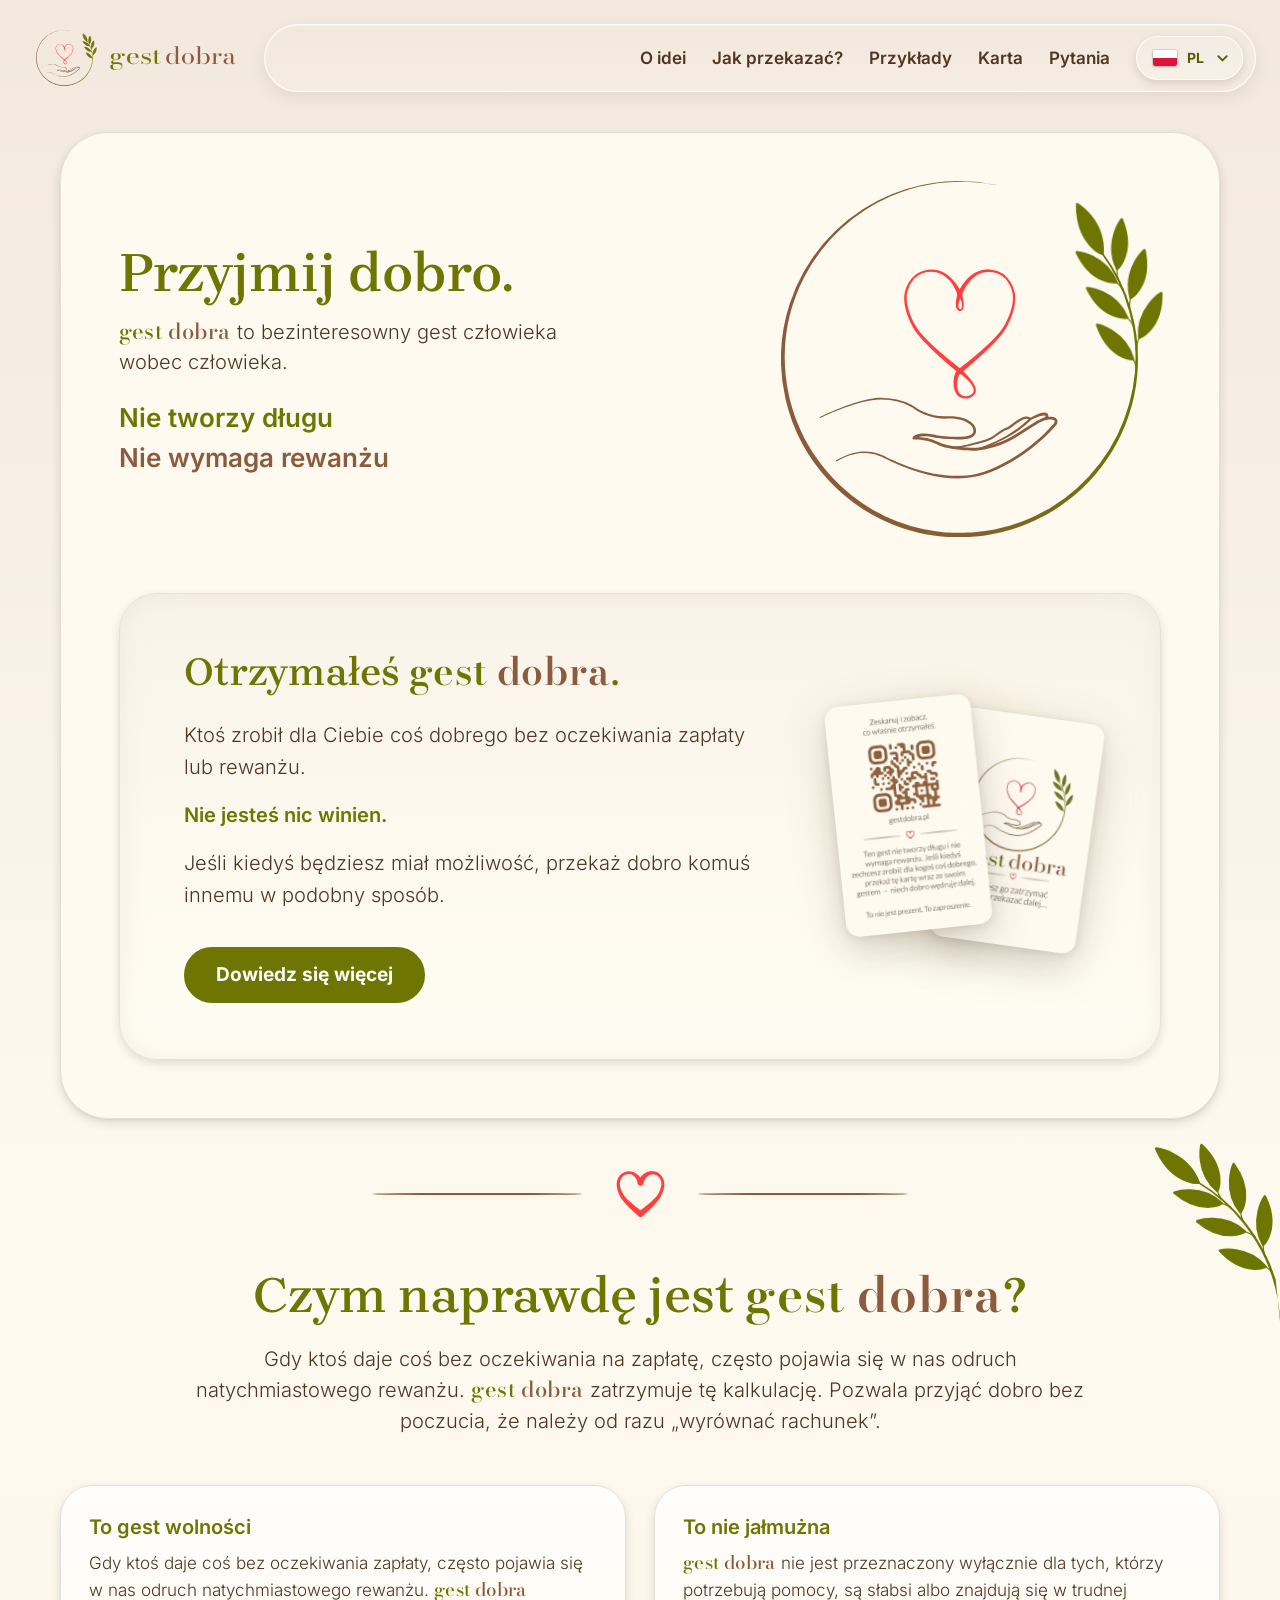
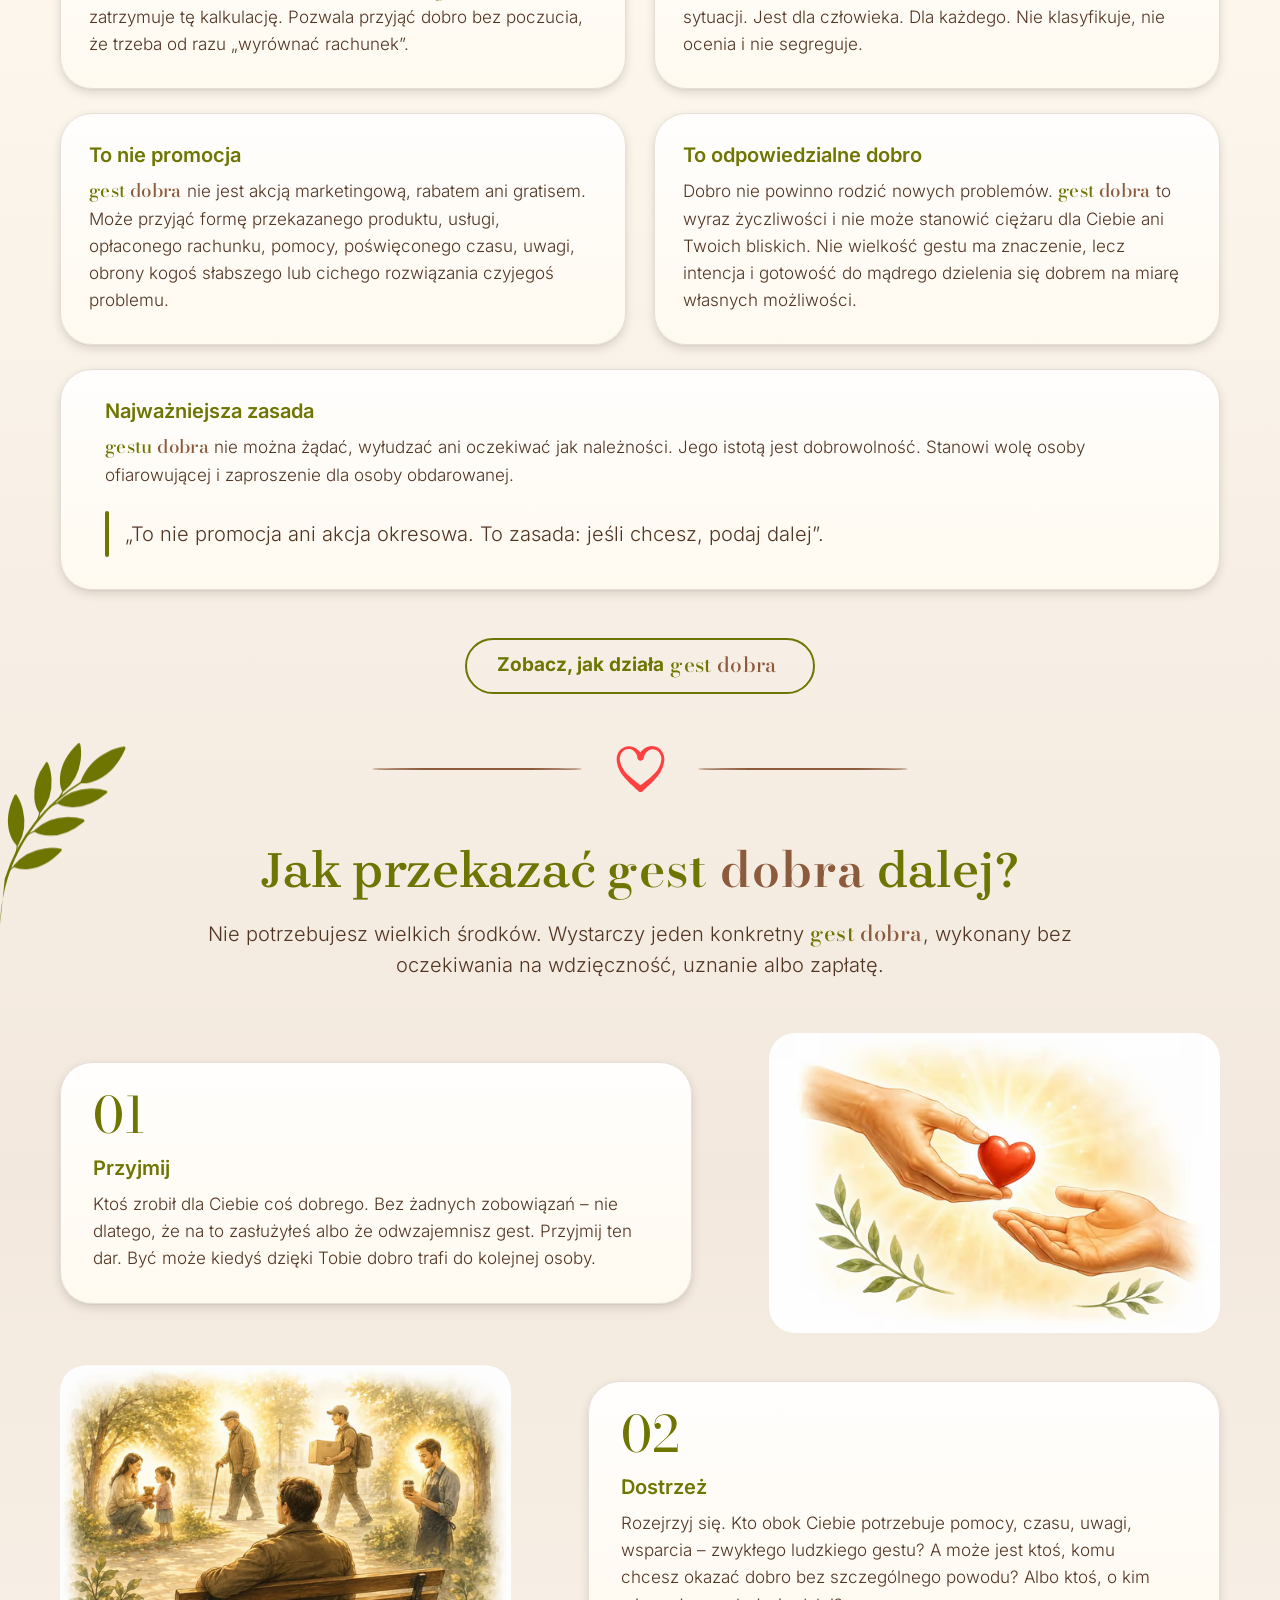
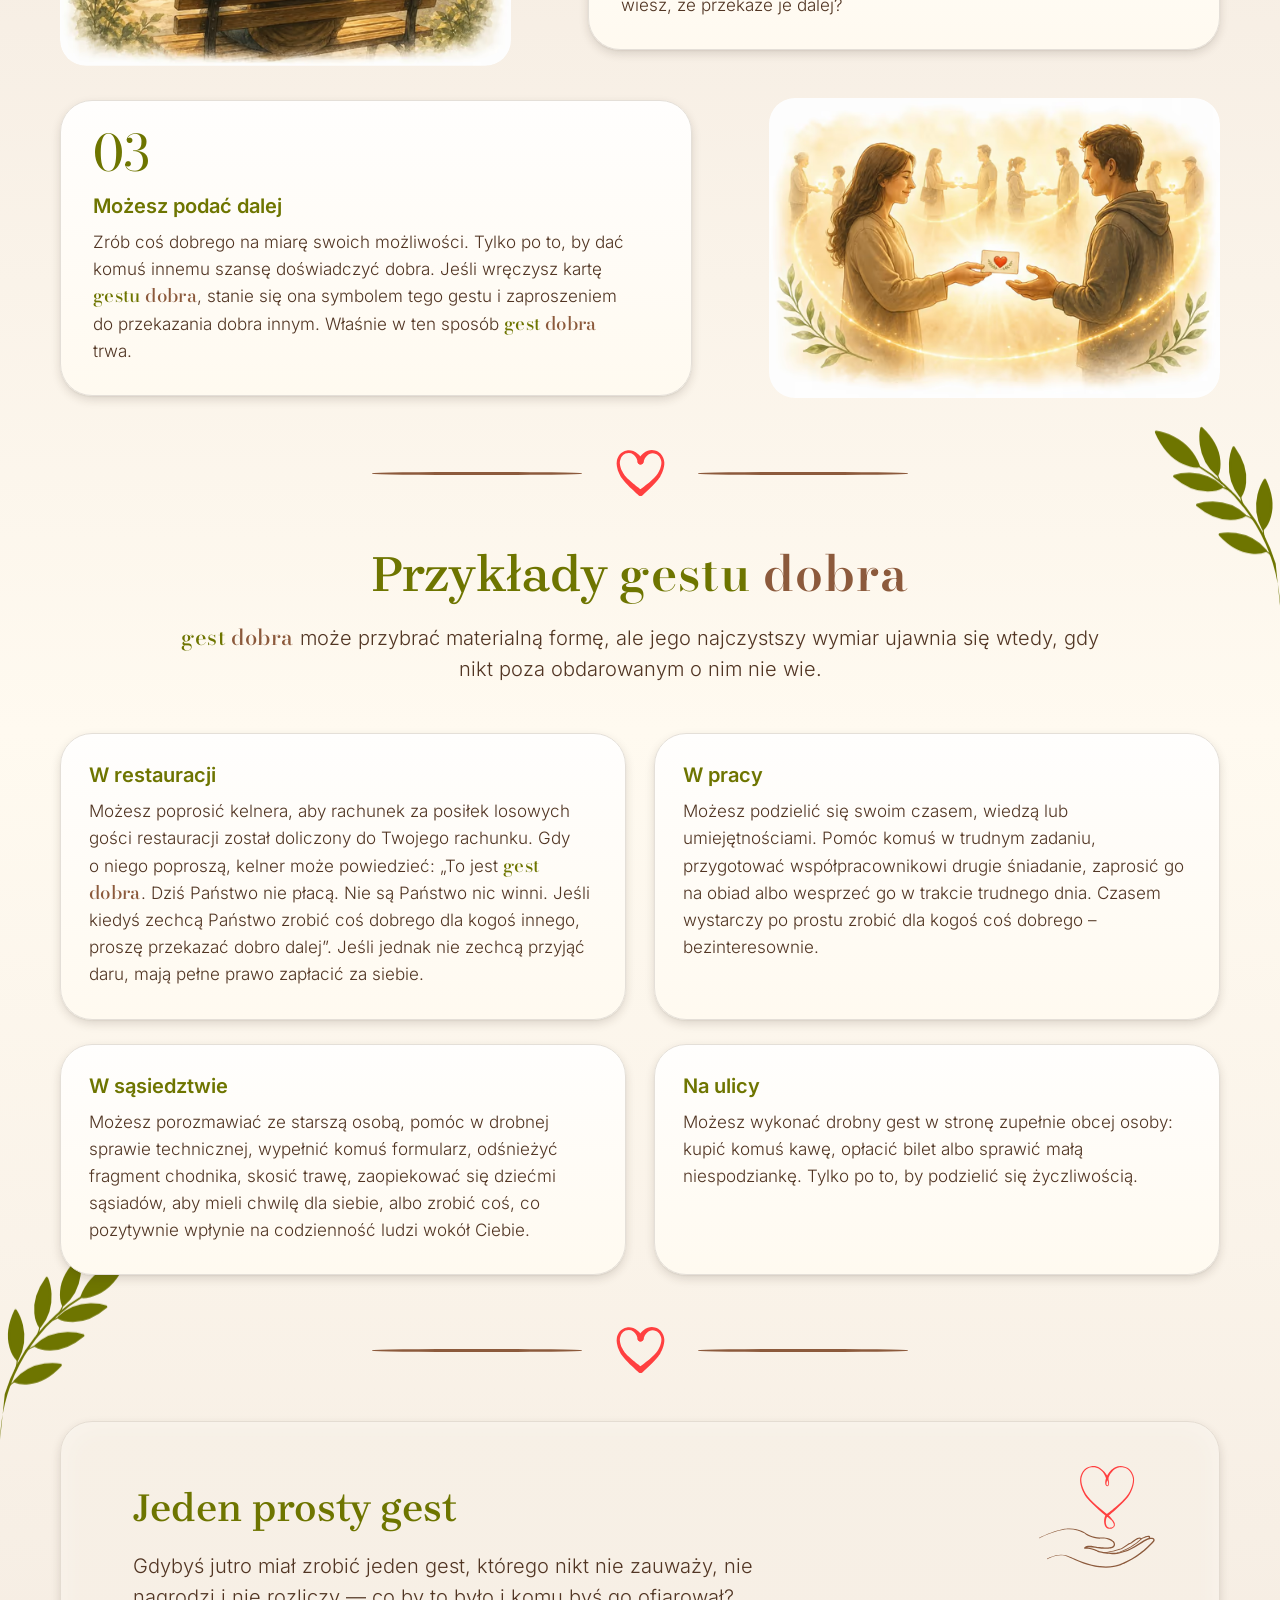
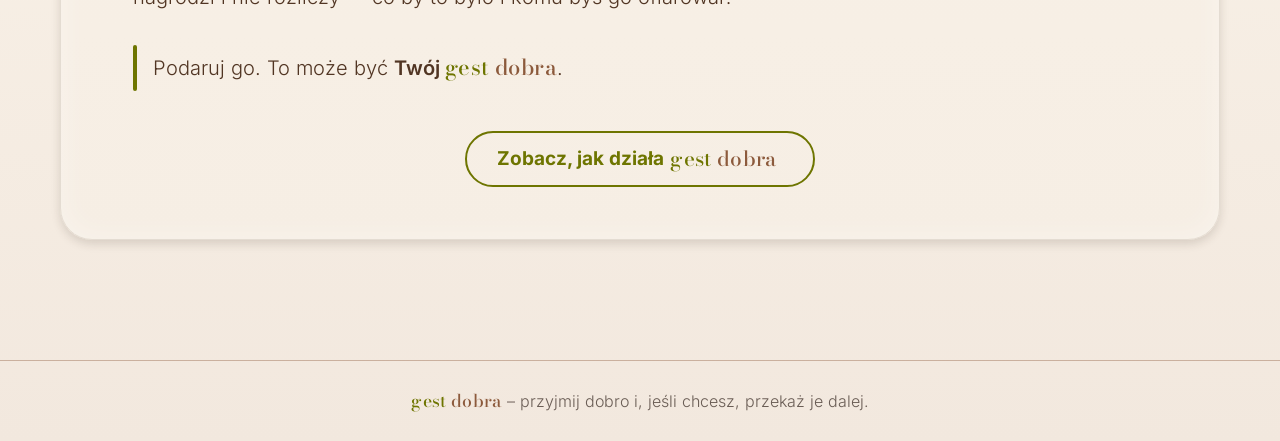
==== commit e42ba6dd: "Listki: płynne przejście z wyrastania w kołysanie (v2.0.5) Co-Authored-By: Claude Opus 5.5 (1M conte" ====
--- a/index.html
+++ b/index.html
@@ -24,10 +24,10 @@
   <meta property="og:title" content="Gest Dobra – przyjmij dobro i, jeśli chcesz, przekaż je dalej">
   <meta property="og:description" content="Bezinteresowny gest człowieka wobec człowieka. Nie tworzy długu i nie wymaga rewanżu.">
   <meta property="og:url" content="https://gestdobra.pl/">
-  <meta property="og:image" content="https://gestdobra.pl/assets/img/og-image.jpg">
+  <meta property="og:image" content="https://gestdobra.pl/assets/img/og-image.jpg?v=3">
   <meta property="og:image:width" content="1200">
   <meta property="og:image:height" content="630">
-  <meta property="og:image:alt" content="Logo Gest Dobra – serce unoszące się nad otwartą dłonią i hasło „Przyjmij dobro.”">
+  <meta property="og:image:alt" content="Logo Gest Dobra – serce unoszące się nad otwartą dłonią i hasło „Przyjmij dobro”">
   <meta name="twitter:card" content="summary_large_image">
   <!-- /i18n:head -->
   <meta name="theme-color" content="#F2E8DE">
@@ -44,8 +44,8 @@
   <link rel="preload" href="assets/fonts/inter-var-pl.woff2" as="font" type="font/woff2" crossorigin>
   <link rel="preload" href="assets/fonts/brygada-1918-var-pl.woff2" as="font" type="font/woff2" crossorigin>
 
-  <link rel="stylesheet" href="css/style.css?v=1.9.2">
-  <script src="js/main.js?v=1.9.2" defer></script>
+  <link rel="stylesheet" href="css/style.css?v=1.9.4">
+  <script src="js/main.js?v=1.9.4" defer></script>
 
   <!-- i18n:jsonld – generowane, nie edytuj ręcznie -->
   <script type="application/ld+json">
@@ -95,7 +95,7 @@
         },
         "primaryImageOfPage": {
           "@type": "ImageObject",
-          "url": "https://gestdobra.pl/assets/img/og-image.jpg",
+          "url": "https://gestdobra.pl/assets/img/og-image.jpg?v=3",
           "width": 1200,
           "height": 630
         }
--- a/css/style.css
+++ b/css/style.css
@@ -737,29 +737,23 @@
 }
 
 /* gałązka wyrasta od nasady łodygi, potem kołysze się na wietrze */
-/* gałązka: łodyga należy do okręgu (stoi w miejscu), więc animowane są pojedyncze listki –
-   każdy obraca się wokół punktu, w którym jego ogonek łączy się z łodygą (współrzędne viewBox 466×437).
-   Listki wyrastają kolejno od dołu – w chwili, gdy rysowany okrąg (łodyga) dochodzi do ich miejsca –
-   a potem delikatnie drżą, każdy w swoim tempie. */
+/* Listki: wyrastają kolejno od dołu, gdy rysowany okrąg dochodzi do ich miejsca,
+   a potem kołyszą się delikatnie wokół punktu na łodydze – wszystkie w tym samym
+   tempie, z małym przesunięciem od dołu do góry, jak w lekkim powiewie. */
 .art--hero .art__branch .leaf {
   transform-box: view-box;
   animation:
-    leaf-grow 0.9s var(--ease-out) var(--lg, 1s) both,
-    leaf-flutter var(--lf, 4s) var(--ease-soft) var(--lfd, 2.4s) infinite alternate;
-}
-
-.art--hero .art__branch .lf1 { transform-origin: 395px 90px; --lg: 2.25s; --lf: 4.2s; --lfd: 3.2s; }
-.art--hero .art__branch .lf2 { transform-origin: 414px 119px; --lg: 2.15s; --lf: 3.6s; --lfd: 3.6s; }
-.art--hero .art__branch .lf3 { transform-origin: 418px 134px; --lg: 2.05s; --lf: 4.6s; --lfd: 3.3s; }
-.art--hero .art__branch .lf4 { transform-origin: 428px 156px; --lg: 1.95s; --lf: 3.9s; --lfd: 3.8s; }
-.art--hero .art__branch .lf5 { transform-origin: 432px 178px; --lg: 1.85s; --lf: 4.4s; --lfd: 3.4s; }
-.art--hero .art__branch .lf6 { transform-origin: 437px 206px; --lg: 1.75s; --lf: 3.7s; --lfd: 3.9s; }
-.art--hero .art__branch .lf7 { transform-origin: 435px 228px; --lg: 1.65s; --lf: 4.1s; --lfd: 3.5s; }
-
-/* listki po lewej stronie łodygi drżą w przeciwnym kierunku niż po prawej */
-.art--hero .art__branch :is(.lf2, .lf4, .lf6) {
-  animation-direction: normal, alternate-reverse;
-}
+    leaf-grow 1.3s cubic-bezier(0.33, 1, 0.68, 1) var(--lg, 1s) both,
+    leaf-flutter 6s cubic-bezier(0.37, 0, 0.63, 1) var(--lfd, 3.2s) infinite;
+}
+
+.art--hero .art__branch .lf1 { transform-origin: 395px 90px; --lg: 2.25s; --lfd: 4.4s; }
+.art--hero .art__branch .lf2 { transform-origin: 414px 119px; --lg: 2.15s; --lfd: 4.2s; }
+.art--hero .art__branch .lf3 { transform-origin: 418px 134px; --lg: 2.05s; --lfd: 4s; }
+.art--hero .art__branch .lf4 { transform-origin: 428px 156px; --lg: 1.95s; --lfd: 3.8s; }
+.art--hero .art__branch .lf5 { transform-origin: 432px 178px; --lg: 1.85s; --lfd: 3.6s; }
+.art--hero .art__branch .lf6 { transform-origin: 437px 206px; --lg: 1.75s; --lfd: 3.4s; }
+.art--hero .art__branch .lf7 { transform-origin: 435px 228px; --lg: 1.65s; --lfd: 3.2s; }
 
 .art--hero .art__hand {
   animation: hand-in 1.1s var(--ease-out) 0.55s both;
@@ -1668,16 +1662,21 @@
   to { --ring: 360deg; }
 }
 
+/* listek rozwija się i zatrzymuje lekko wychylony (1,8°) – dokładnie tam,
+   gdzie zaczyna się kołysanie, więc ruch rusza ze spoczynku, bez szarpnięcia */
 @keyframes leaf-grow {
   from {
     opacity: 0;
-    scale: 0.2;
+    scale: 0.35;
+  }
+  to {
+    rotate: 1.8deg;
   }
 }
 
 @keyframes leaf-flutter {
-  from { rotate: -3deg; }
-  to { rotate: 3.5deg; }
+  0%, 100% { rotate: 1.8deg; }
+  50% { rotate: -1.8deg; }
 }
 
 @keyframes hand-in {
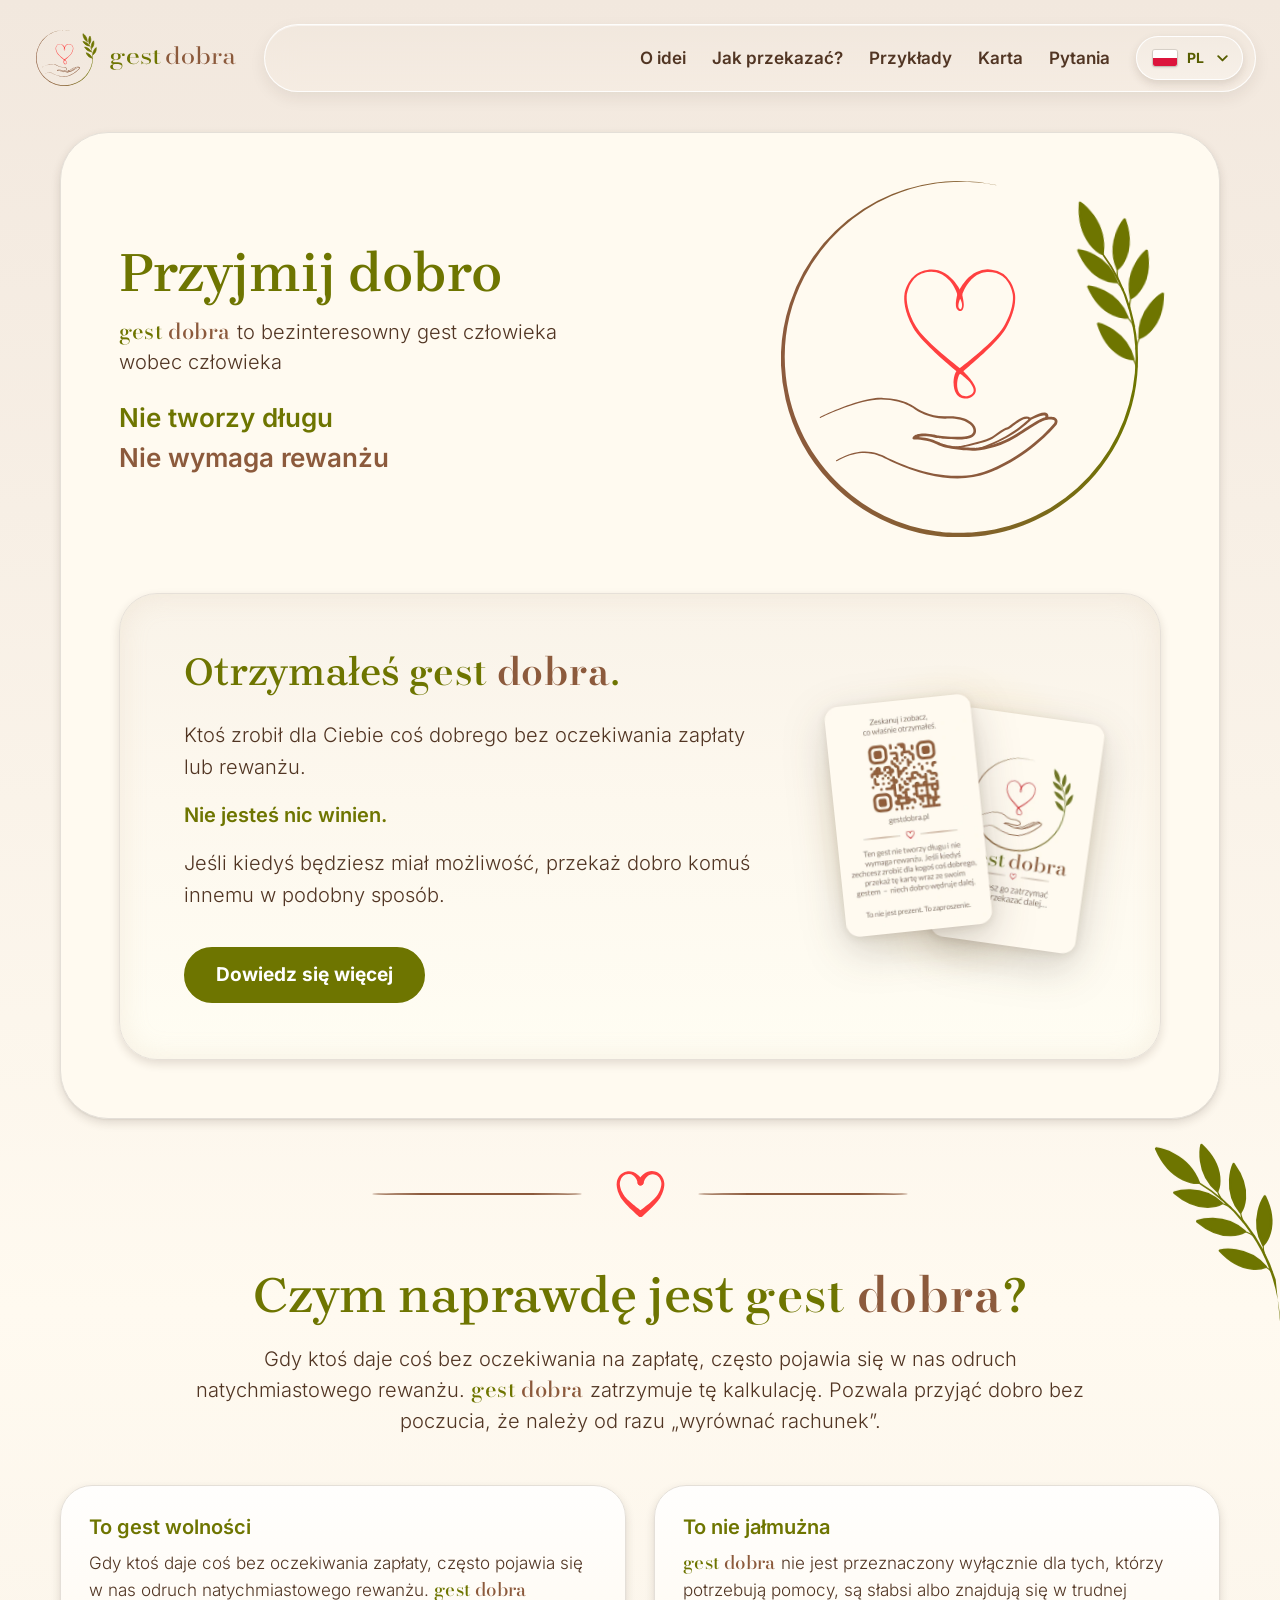
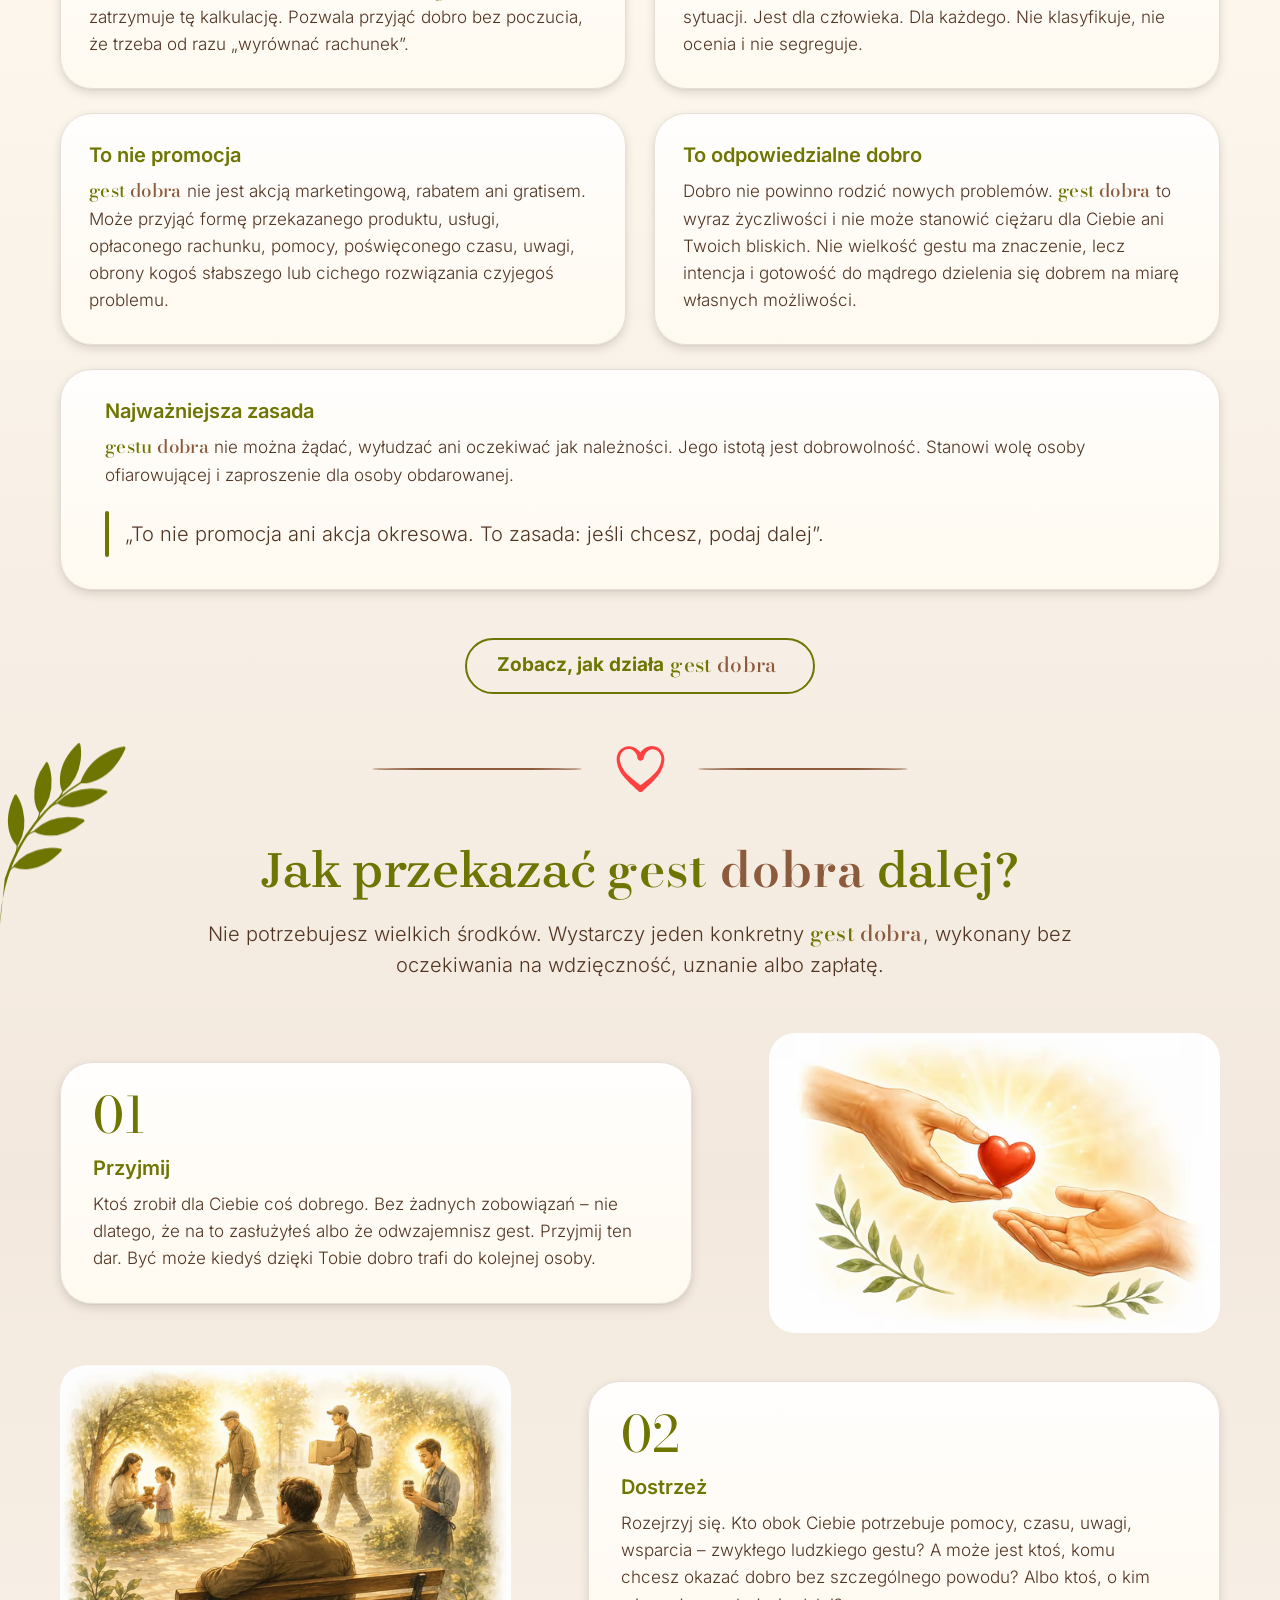
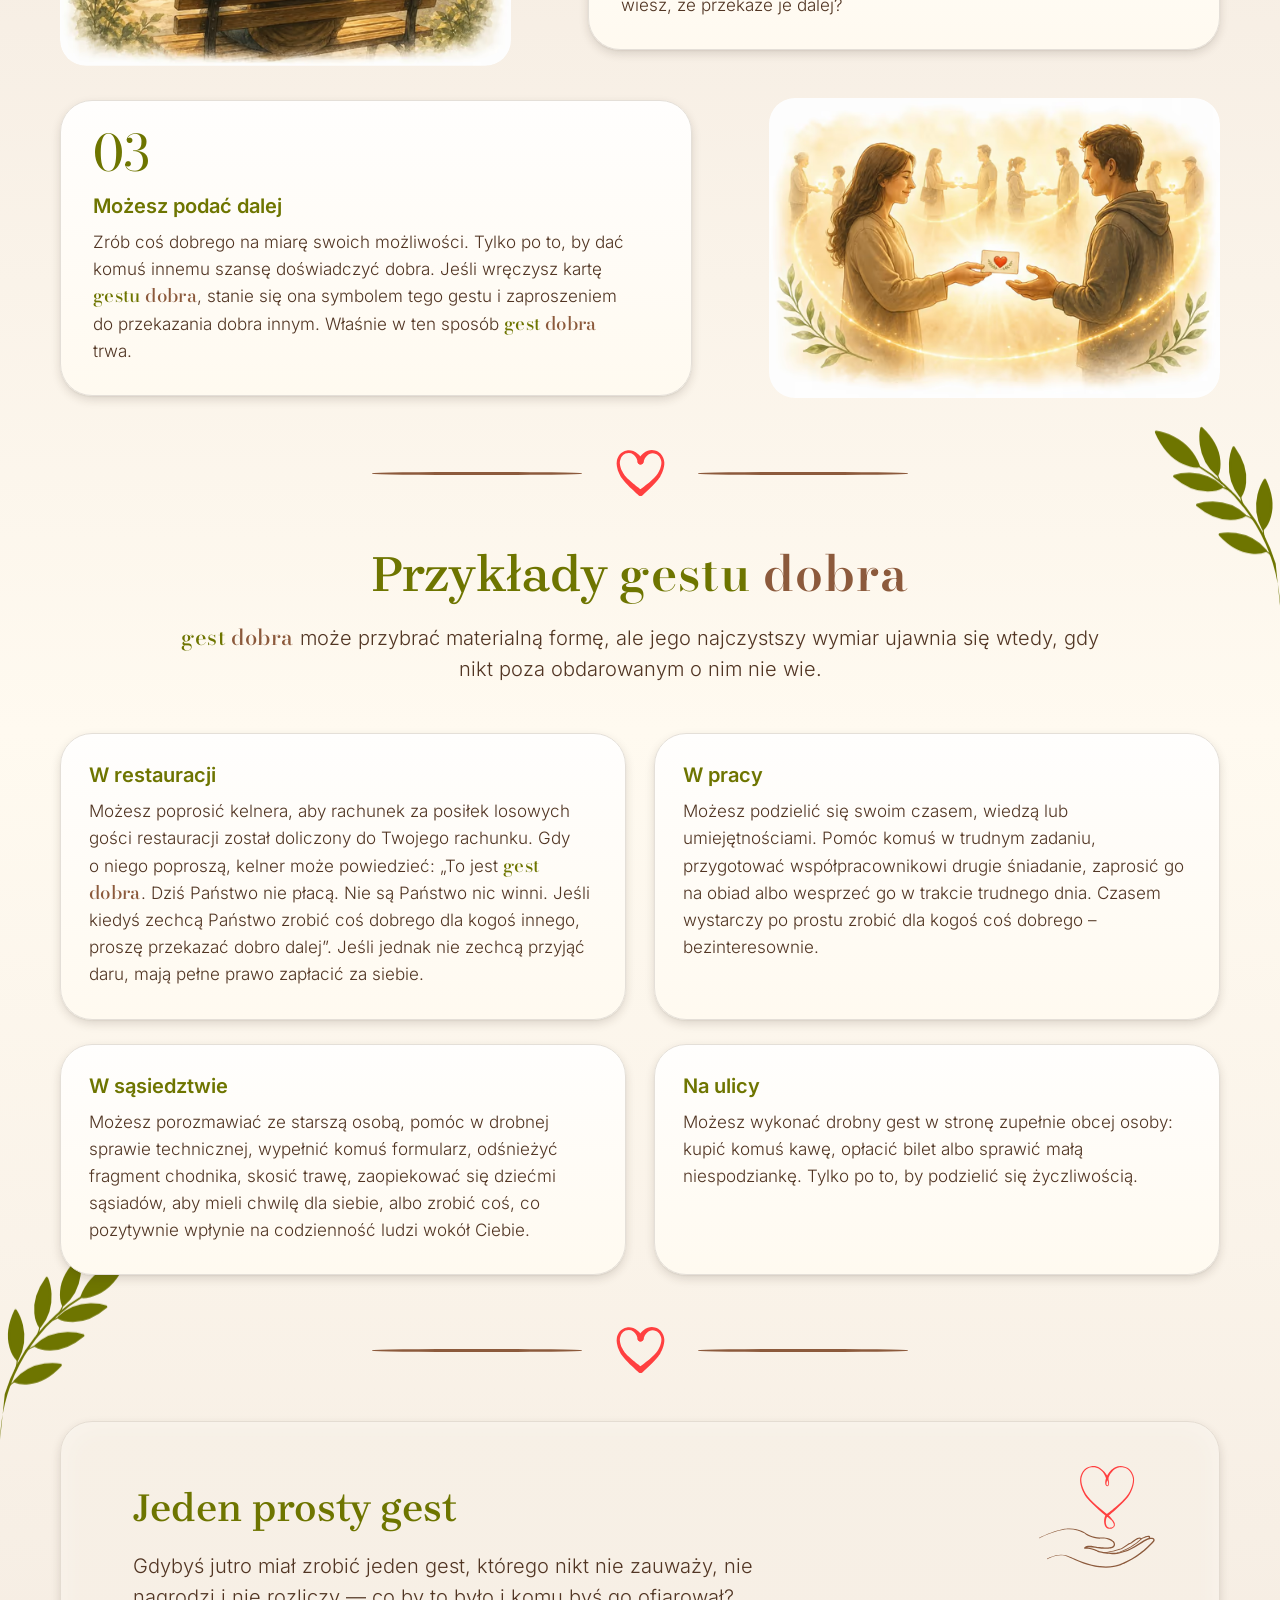
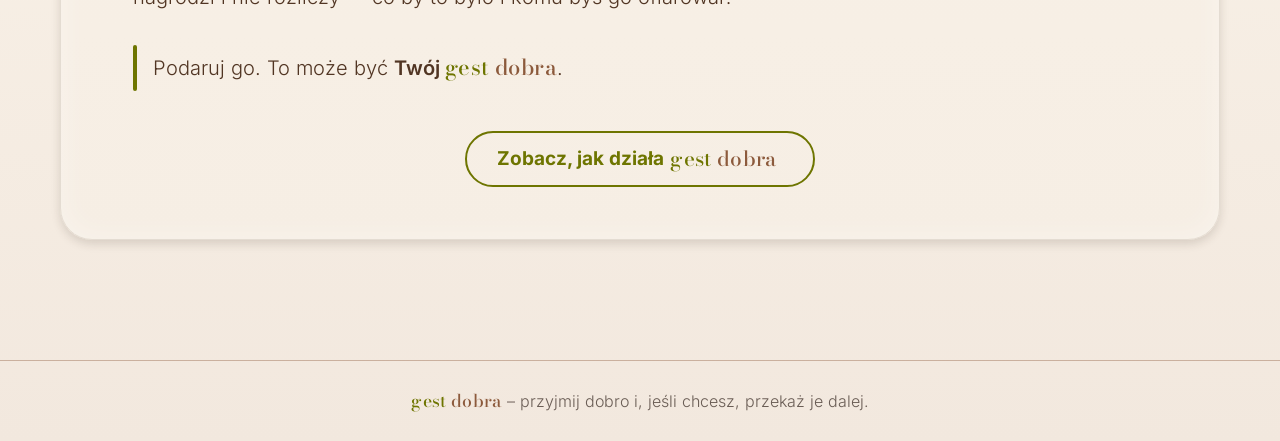
==== commit dd2d5a96: "Hero bez kropek, wyraźniejsze kołysanie listków (v2.0.6) Co-Authored-By: Claude Opus 5.5 (1M context" ====
--- a/index.html
+++ b/index.html
@@ -44,8 +44,8 @@
   <link rel="preload" href="assets/fonts/inter-var-pl.woff2" as="font" type="font/woff2" crossorigin>
   <link rel="preload" href="assets/fonts/brygada-1918-var-pl.woff2" as="font" type="font/woff2" crossorigin>
 
-  <link rel="stylesheet" href="css/style.css?v=1.9.4">
-  <script src="js/main.js?v=1.9.4" defer></script>
+  <link rel="stylesheet" href="css/style.css?v=1.9.5">
+  <script src="js/main.js?v=1.9.5" defer></script>
 
   <!-- i18n:jsonld – generowane, nie edytuj ręcznie -->
   <script type="application/ld+json">
@@ -166,8 +166,8 @@
         <div class="hero__card">
           <div class="hero__top">
             <div class="hero__text">
-              <h1 class="hero__title anim-load" id="hero-title" data-delay=".15" data-i18n="hero.title">Przyjmij dobro.</h1>
-              <p class="hero__lead anim-load" data-delay=".3" data-i18n="hero.lead"><span class="brand-name"><span class="brand-name__g">Gest</span> <span class="brand-name__d">Dobra</span></span> to bezinteresowny gest człowieka wobec człowieka.</p>
+              <h1 class="hero__title anim-load" id="hero-title" data-delay=".15" data-i18n="hero.title">Przyjmij dobro</h1>
+              <p class="hero__lead anim-load" data-delay=".3" data-i18n="hero.lead"><span class="brand-name"><span class="brand-name__g">Gest</span> <span class="brand-name__d">Dobra</span></span> to bezinteresowny gest człowieka wobec człowieka</p>
               <ul class="hero__claims" role="list">
                 <li class="hero__claim anim-load anim-load--left" data-delay=".45" data-i18n="hero.claim1">Nie tworzy długu</li>
                 <li class="hero__claim hero__claim--brown anim-load anim-load--left" data-delay=".6" data-i18n="hero.claim2">Nie wymaga rewanżu</li>
--- a/css/style.css
+++ b/css/style.css
@@ -747,13 +747,13 @@
     leaf-flutter 6s cubic-bezier(0.37, 0, 0.63, 1) var(--lfd, 3.2s) infinite;
 }
 
-.art--hero .art__branch .lf1 { transform-origin: 395px 90px; --lg: 2.25s; --lfd: 4.4s; }
-.art--hero .art__branch .lf2 { transform-origin: 414px 119px; --lg: 2.15s; --lfd: 4.2s; }
-.art--hero .art__branch .lf3 { transform-origin: 418px 134px; --lg: 2.05s; --lfd: 4s; }
-.art--hero .art__branch .lf4 { transform-origin: 428px 156px; --lg: 1.95s; --lfd: 3.8s; }
-.art--hero .art__branch .lf5 { transform-origin: 432px 178px; --lg: 1.85s; --lfd: 3.6s; }
-.art--hero .art__branch .lf6 { transform-origin: 437px 206px; --lg: 1.75s; --lfd: 3.4s; }
-.art--hero .art__branch .lf7 { transform-origin: 435px 228px; --lg: 1.65s; --lfd: 3.2s; }
+.art--hero .art__branch .lf1 { transform-origin: 395px 90px; --lg: 2.25s; --lfd: 4.4s; --la: 5deg; }
+.art--hero .art__branch .lf2 { transform-origin: 414px 119px; --lg: 2.15s; --lfd: 4.2s; --la: 4.6deg; }
+.art--hero .art__branch .lf3 { transform-origin: 418px 134px; --lg: 2.05s; --lfd: 4s; --la: 4.3deg; }
+.art--hero .art__branch .lf4 { transform-origin: 428px 156px; --lg: 1.95s; --lfd: 3.8s; --la: 4deg; }
+.art--hero .art__branch .lf5 { transform-origin: 432px 178px; --lg: 1.85s; --lfd: 3.6s; --la: 3.7deg; }
+.art--hero .art__branch .lf6 { transform-origin: 437px 206px; --lg: 1.75s; --lfd: 3.4s; --la: 3.4deg; }
+.art--hero .art__branch .lf7 { transform-origin: 435px 228px; --lg: 1.65s; --lfd: 3.2s; --la: 3.2deg; }
 
 .art--hero .art__hand {
   animation: hand-in 1.1s var(--ease-out) 0.55s both;
@@ -1662,7 +1662,7 @@
   to { --ring: 360deg; }
 }
 
-/* listek rozwija się i zatrzymuje lekko wychylony (1,8°) – dokładnie tam,
+/* listek rozwija się i zatrzymuje lekko wychylony (--la) – dokładnie tam,
    gdzie zaczyna się kołysanie, więc ruch rusza ze spoczynku, bez szarpnięcia */
 @keyframes leaf-grow {
   from {
@@ -1670,13 +1670,14 @@
     scale: 0.35;
   }
   to {
-    rotate: 1.8deg;
-  }
-}
-
+    rotate: var(--la, 4deg);
+  }
+}
+
+/* wychylenie --la: większe przy czubku gałązki, mniejsze przy nasadzie */
 @keyframes leaf-flutter {
-  0%, 100% { rotate: 1.8deg; }
-  50% { rotate: -1.8deg; }
+  0%, 100% { rotate: var(--la, 4deg); }
+  50% { rotate: calc(var(--la, 4deg) * -1); }
 }
 
 @keyframes hand-in {
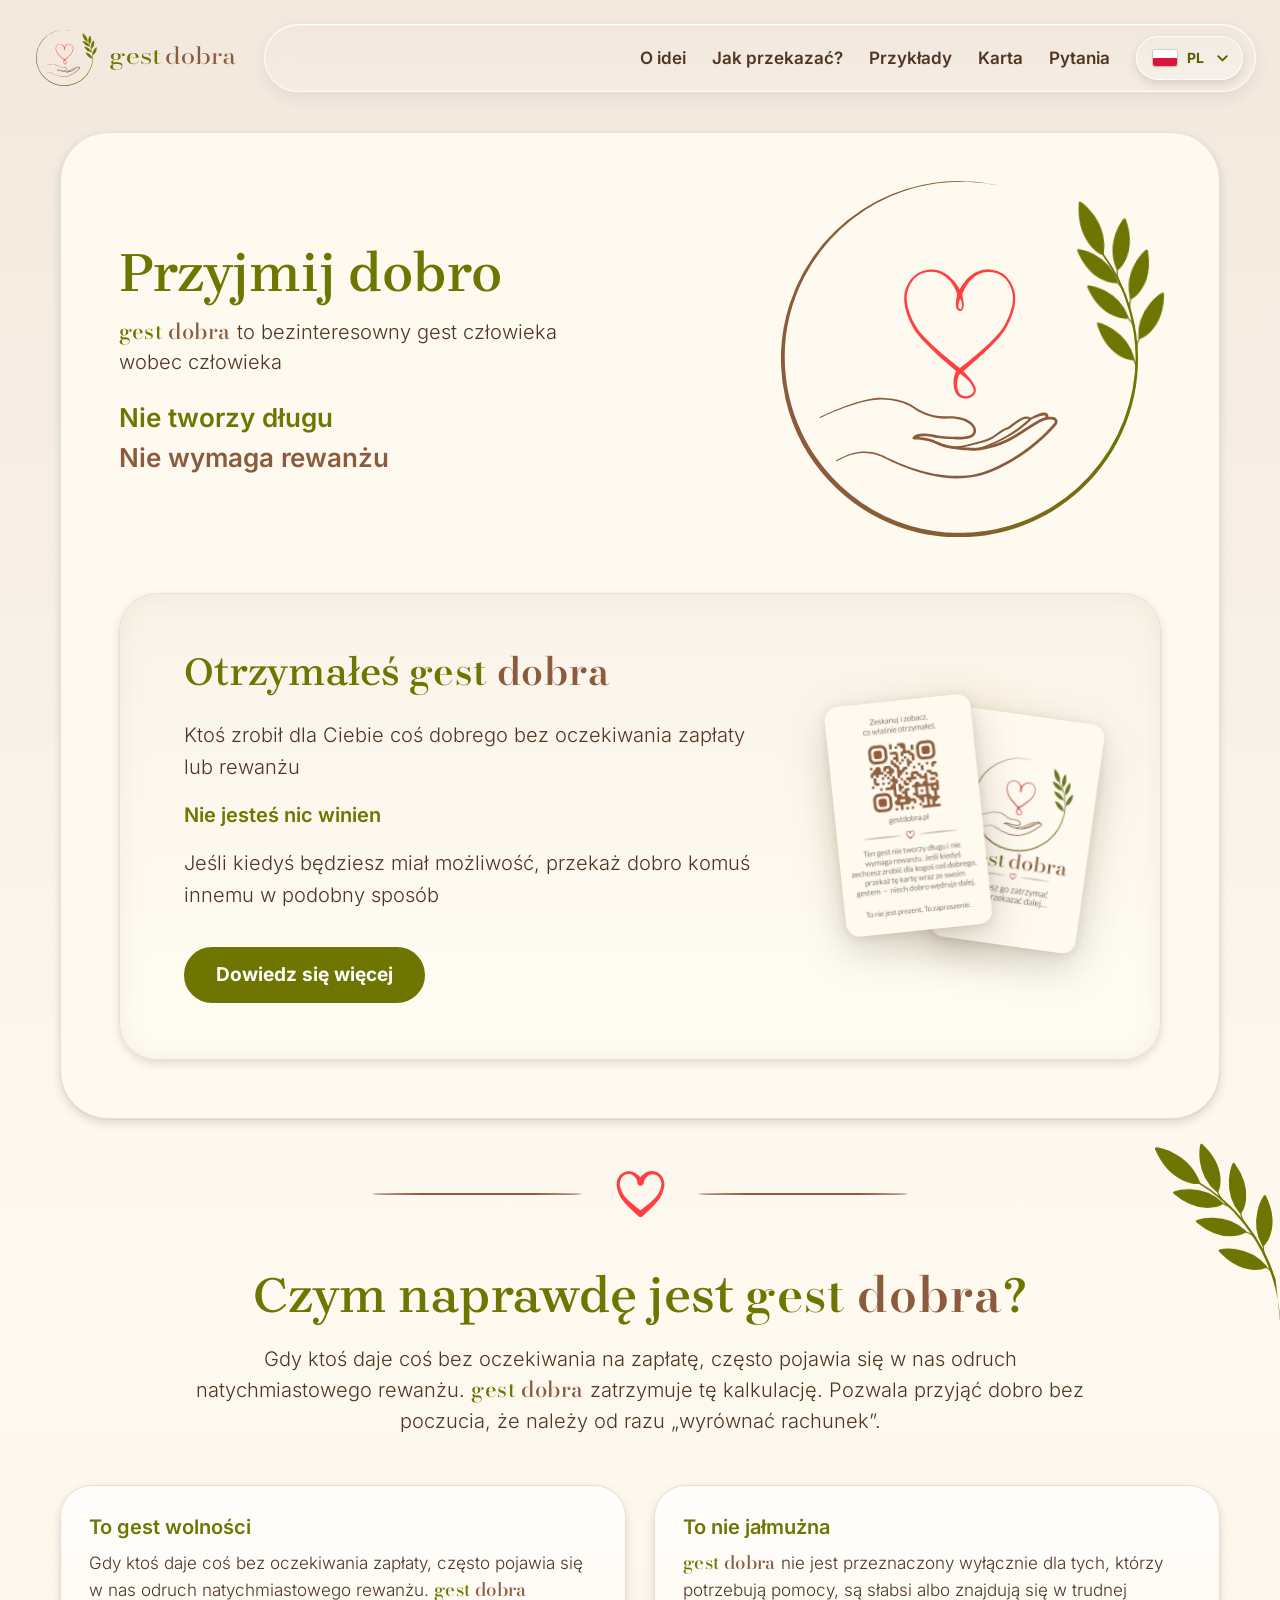
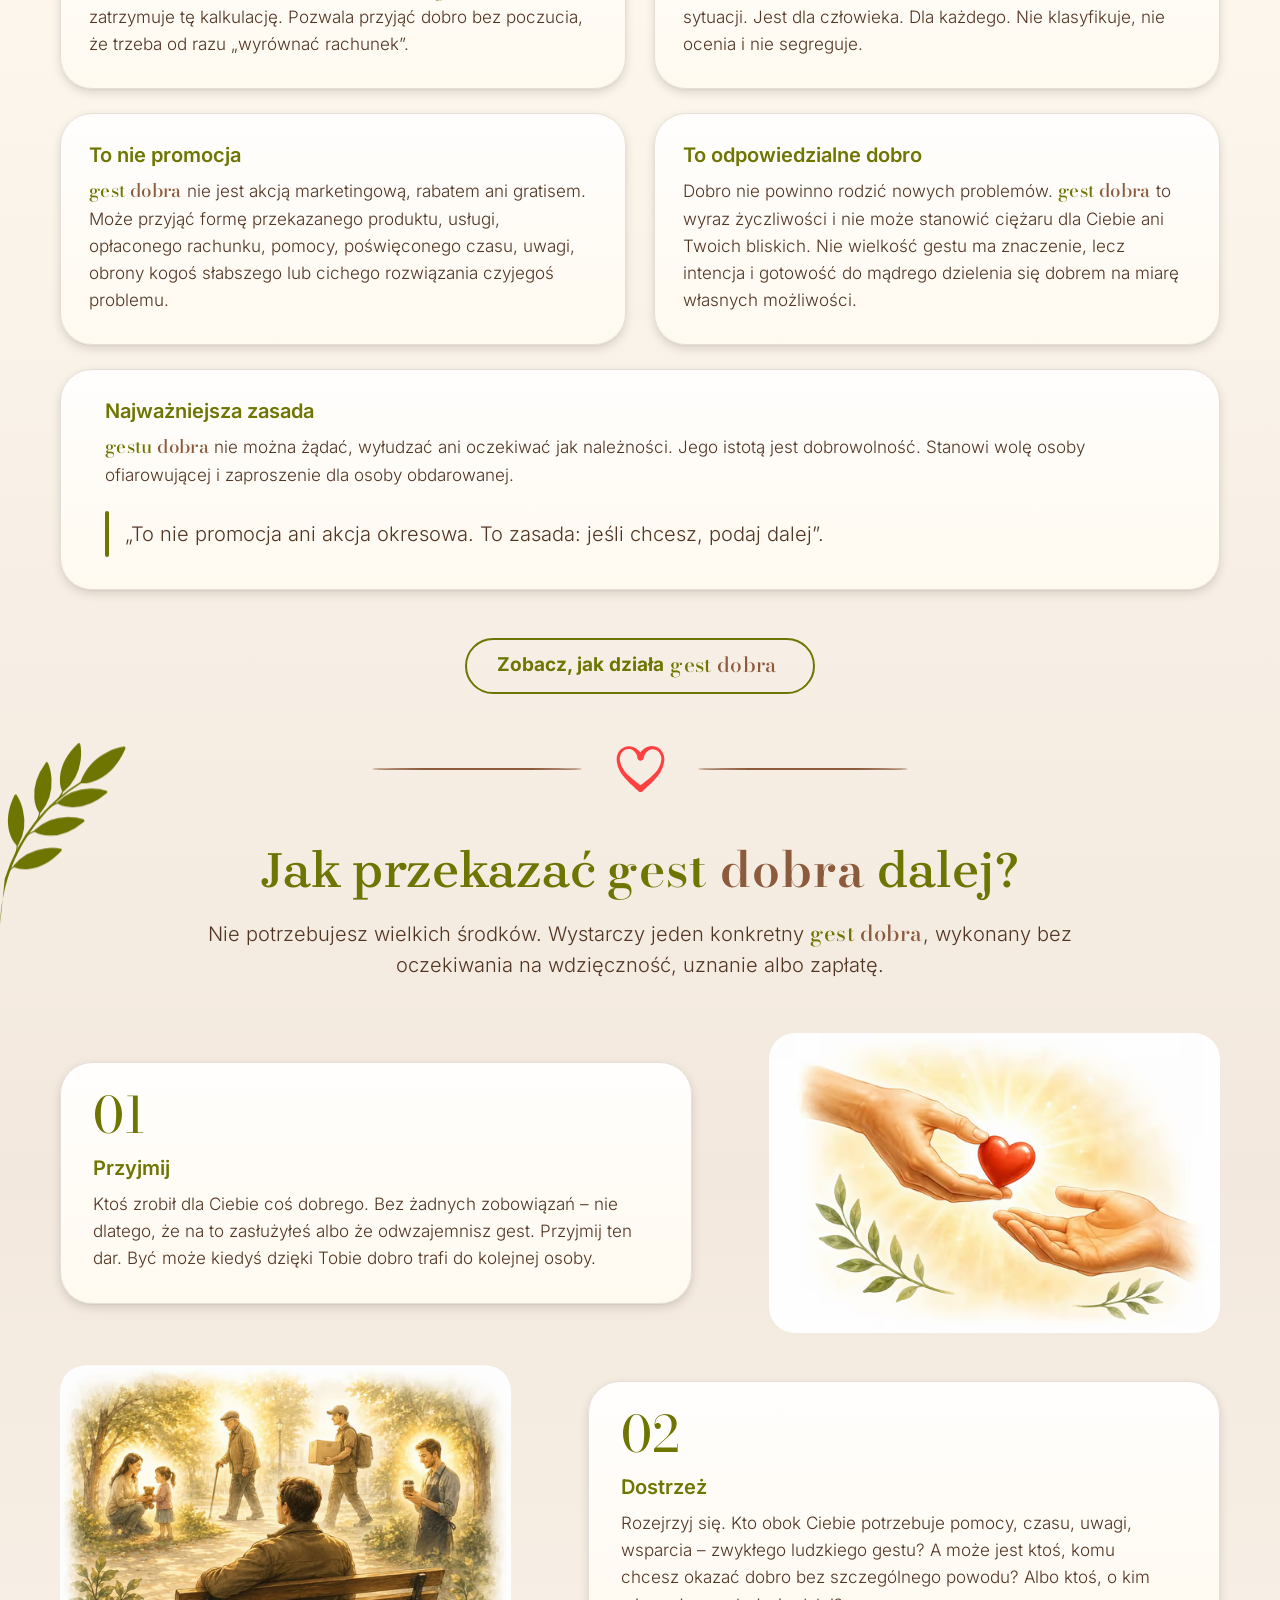
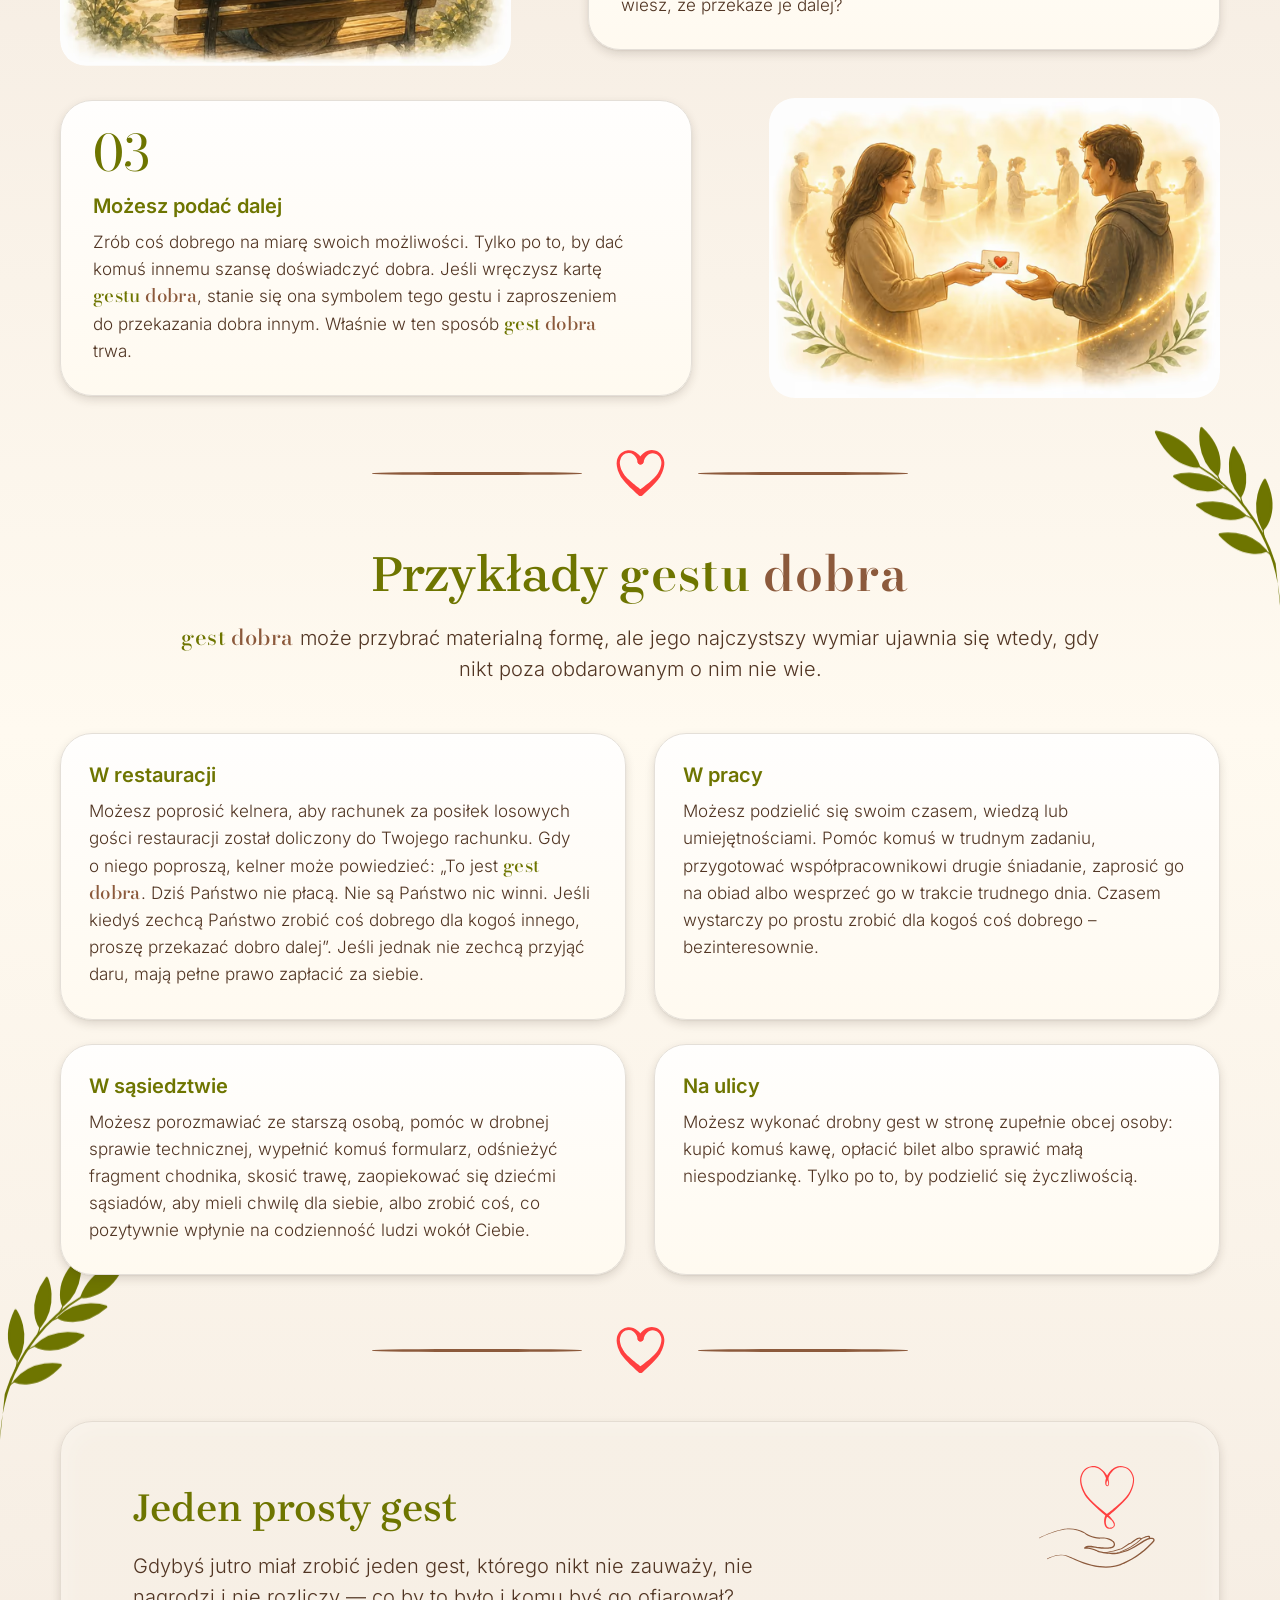
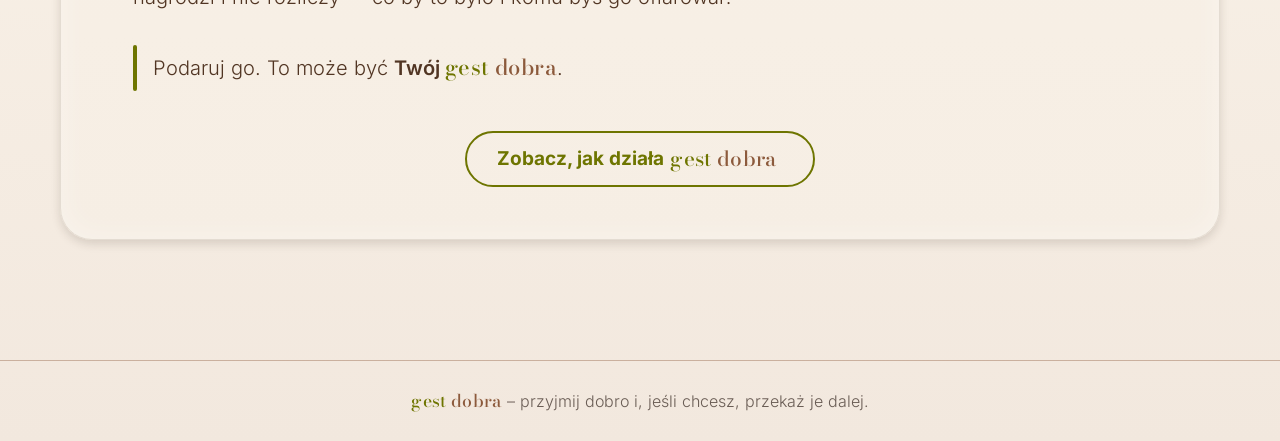
==== commit 9adddcef: "Sekcja „Otrzymałeś Gest Dobra” bez kropek (v2.0.7) Co-Authored-By: Claude Opus 5.5 (1M context) <nor" ====
--- a/index.html
+++ b/index.html
@@ -44,8 +44,8 @@
   <link rel="preload" href="assets/fonts/inter-var-pl.woff2" as="font" type="font/woff2" crossorigin>
   <link rel="preload" href="assets/fonts/brygada-1918-var-pl.woff2" as="font" type="font/woff2" crossorigin>
 
-  <link rel="stylesheet" href="css/style.css?v=1.9.5">
-  <script src="js/main.js?v=1.9.5" defer></script>
+  <link rel="stylesheet" href="css/style.css?v=1.9.6">
+  <script src="js/main.js?v=1.9.6" defer></script>
 
   <!-- i18n:jsonld – generowane, nie edytuj ręcznie -->
   <script type="application/ld+json">
@@ -184,10 +184,10 @@
 
           <div class="received anim-load" data-delay=".55">
             <div class="received__text">
-              <h2 class="received__title" data-i18n="received.title">Otrzymałeś <span class="brand-name"><span class="brand-name__g">Gest</span> <span class="brand-name__d">Dobra</span></span>.</h2>
-              <p data-i18n="received.p1">Ktoś zrobił dla Ciebie coś dobrego bez oczekiwania zapłaty lub rewanżu.</p>
-              <p class="received__strong" data-i18n="received.strong">Nie jesteś nic winien.</p>
-              <p class="received__last" data-i18n="received.p2">Jeśli kiedyś będziesz miał możliwość, przekaż dobro komuś innemu w&nbsp;podobny sposób.</p>
+              <h2 class="received__title" data-i18n="received.title">Otrzymałeś <span class="brand-name"><span class="brand-name__g">Gest</span> <span class="brand-name__d">Dobra</span></span></h2>
+              <p data-i18n="received.p1">Ktoś zrobił dla Ciebie coś dobrego bez oczekiwania zapłaty lub rewanżu</p>
+              <p class="received__strong" data-i18n="received.strong">Nie jesteś nic winien</p>
+              <p class="received__last" data-i18n="received.p2">Jeśli kiedyś będziesz miał możliwość, przekaż dobro komuś innemu w&nbsp;podobny sposób</p>
               <div class="received__cta">
                 <a class="btn btn--primary" href="#o-idei" data-i18n="received.cta">Dowiedz się więcej</a>
               </div>
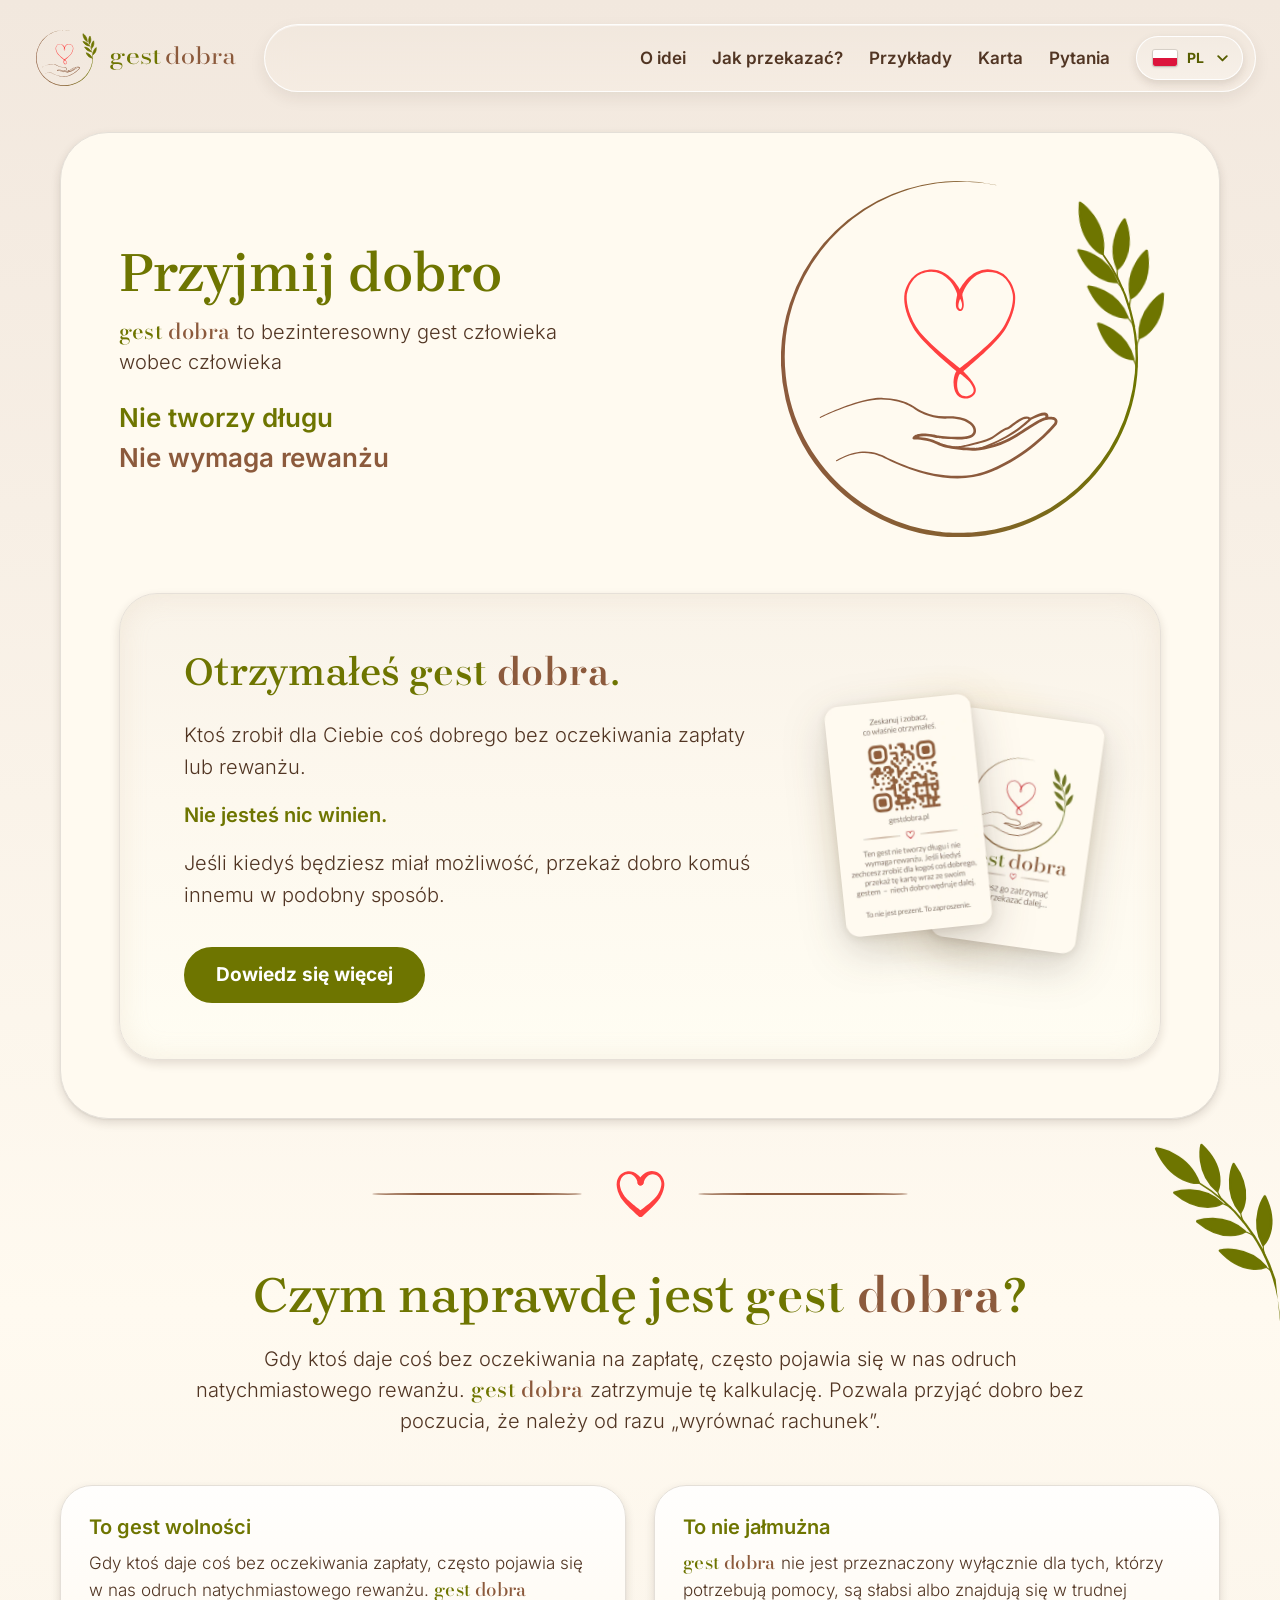
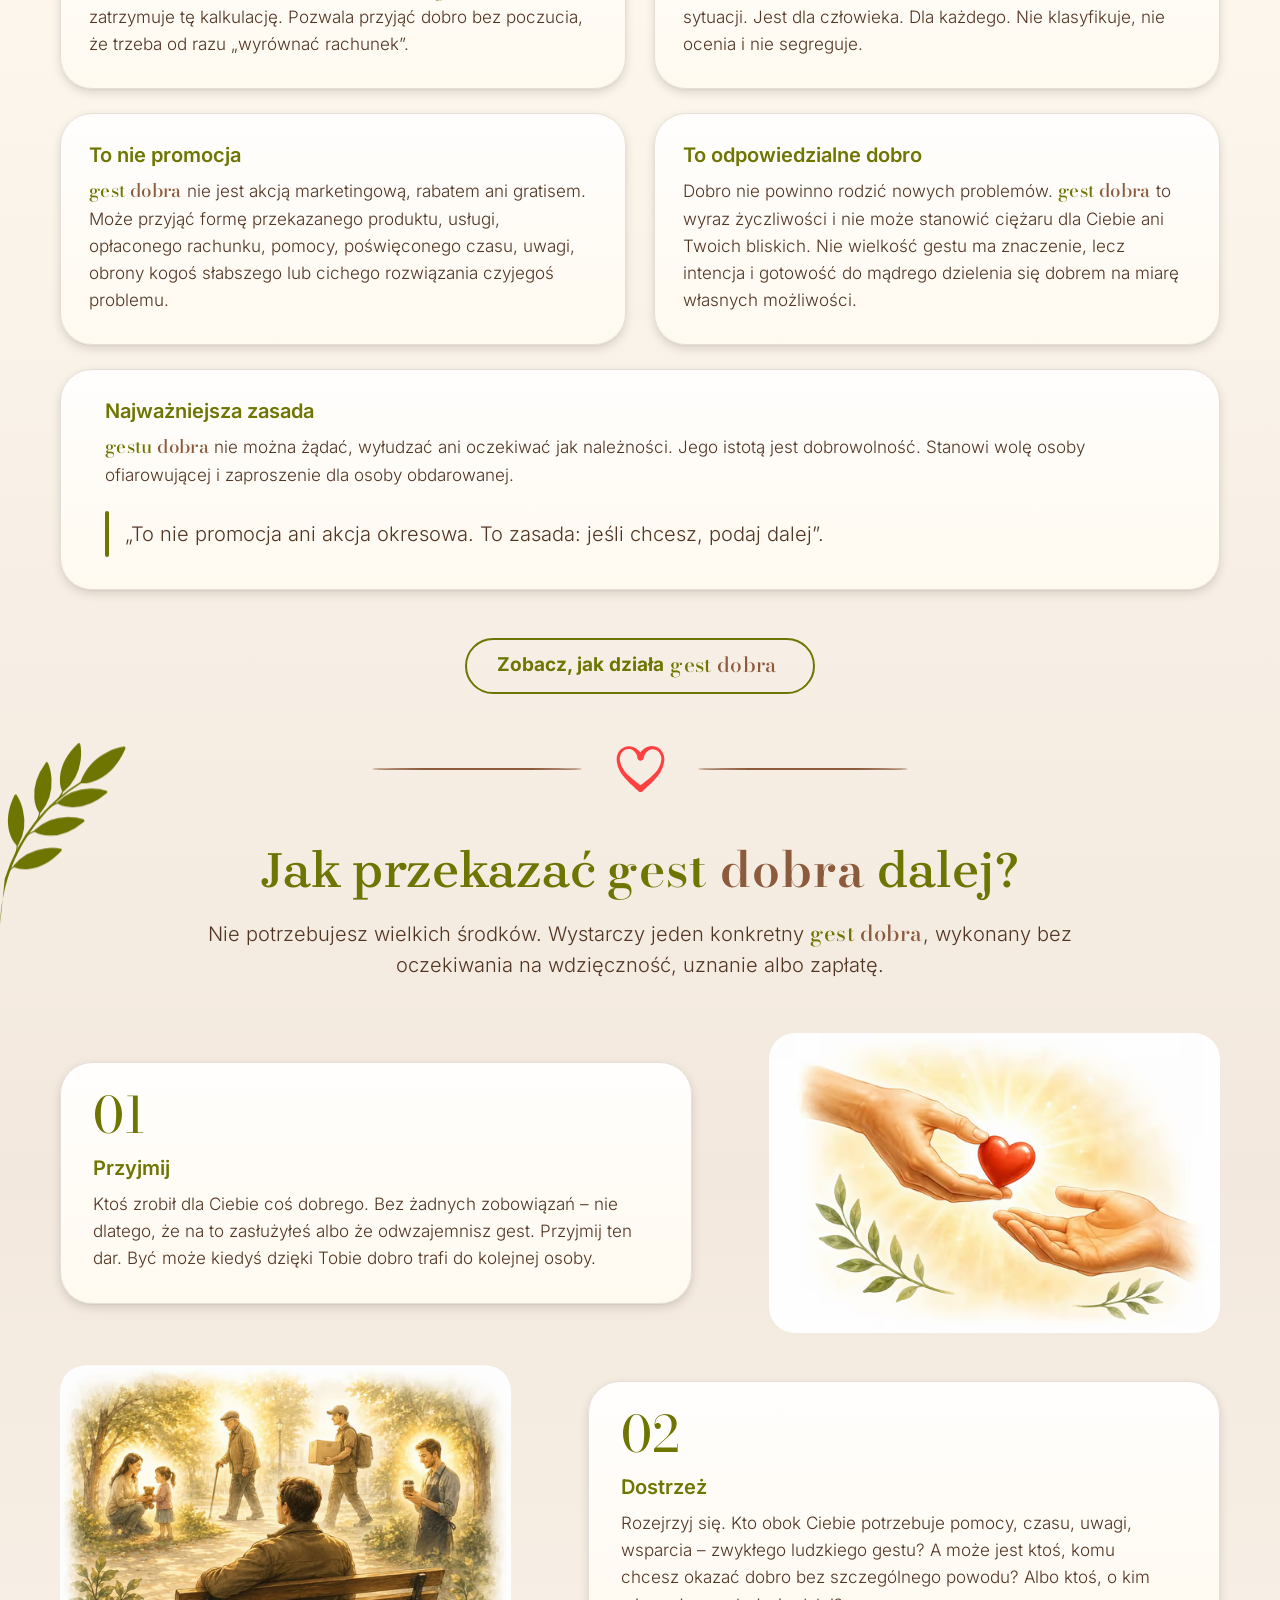
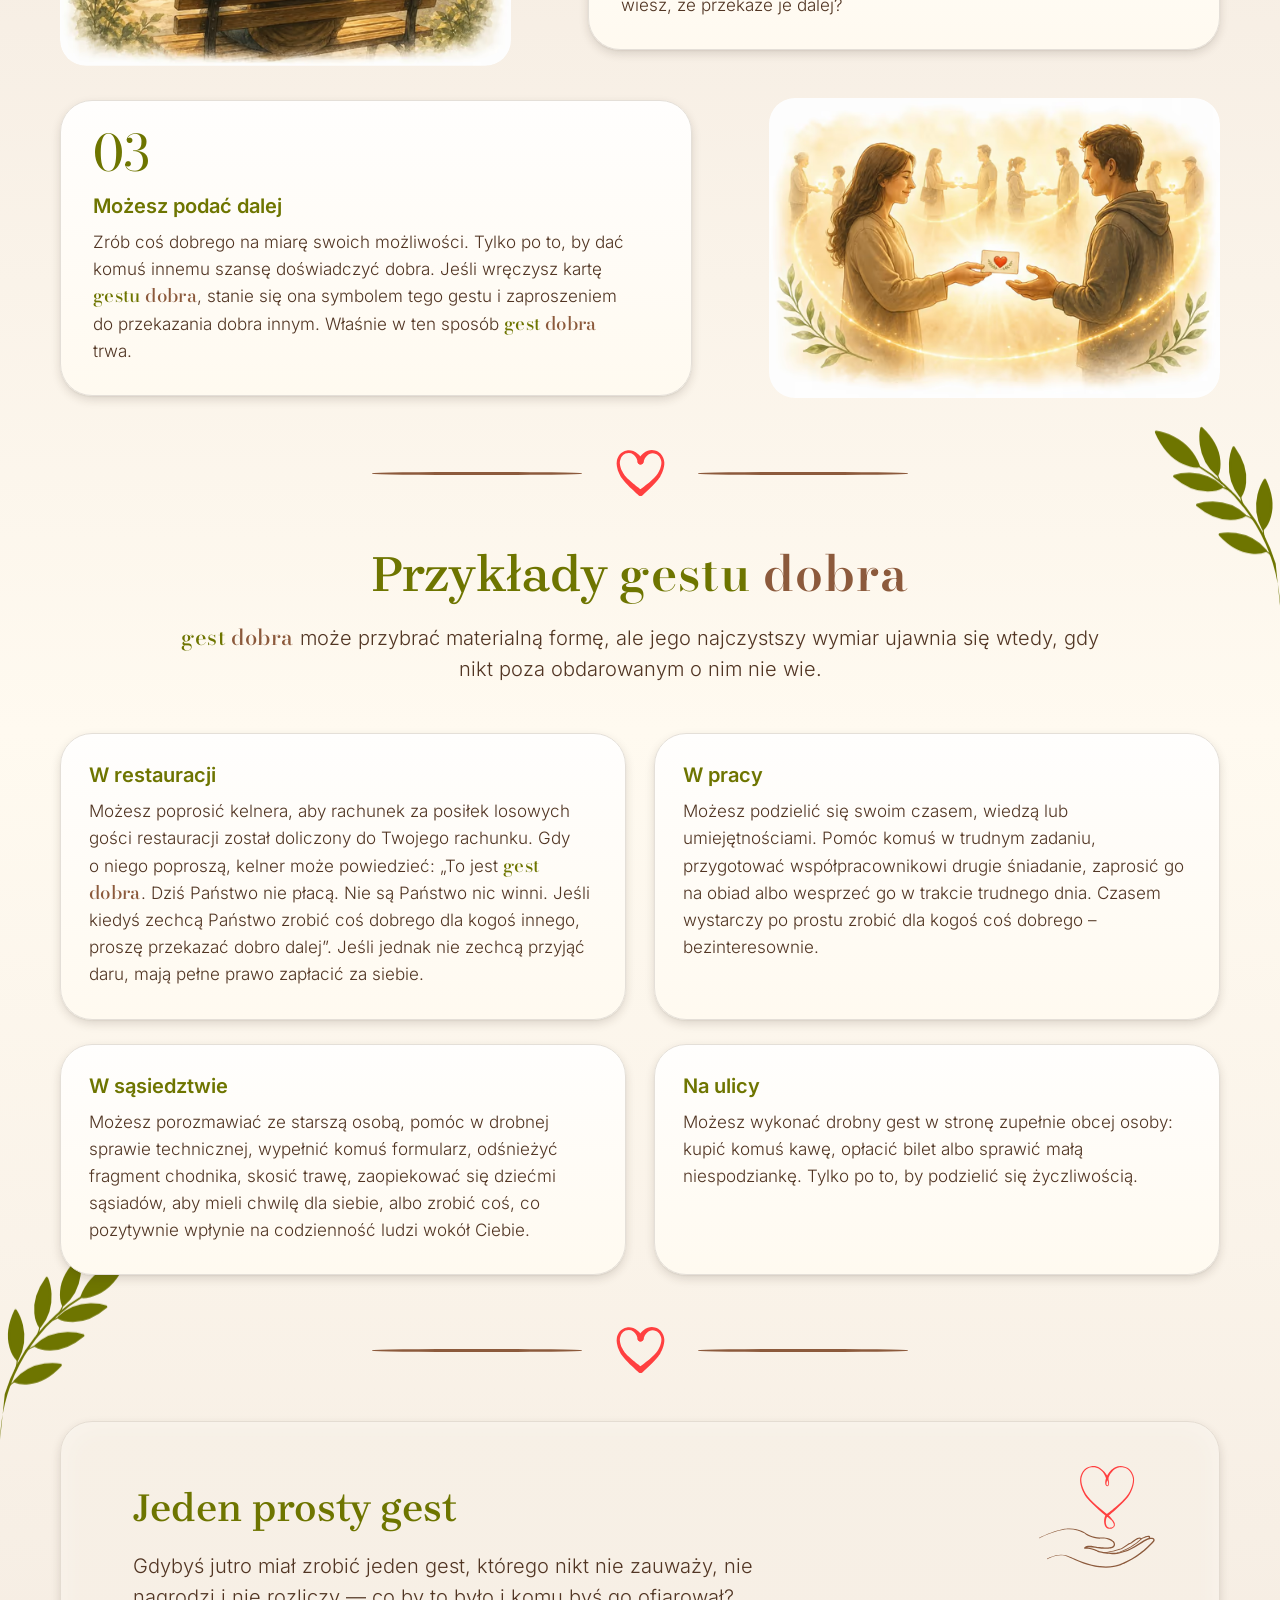
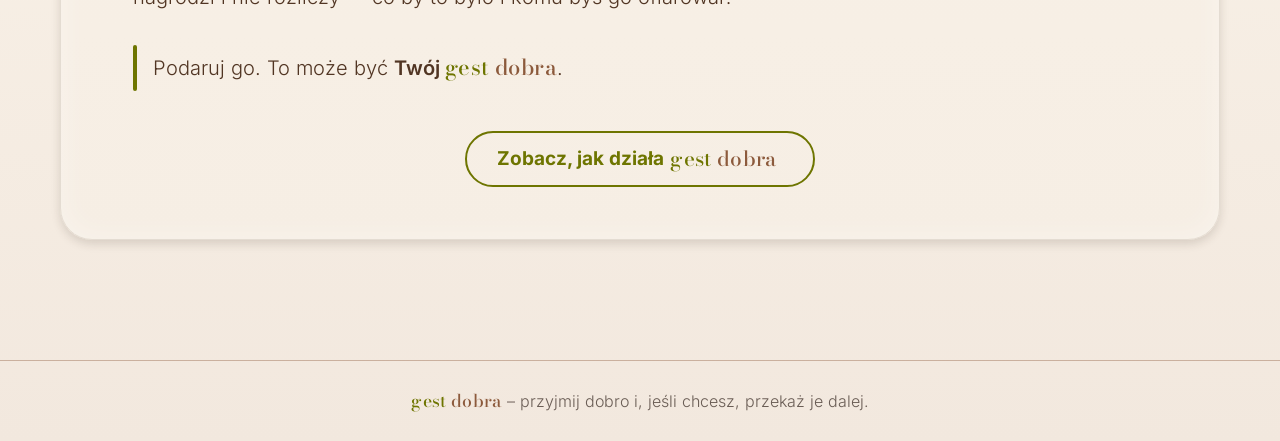
==== commit e69c93a2: "Cofnięcie: sekcja „Otrzymałeś Gest Dobra” zostaje z kropkami (pełne zdania) This reverts commit 9add" ====
--- a/index.html
+++ b/index.html
@@ -44,8 +44,8 @@
   <link rel="preload" href="assets/fonts/inter-var-pl.woff2" as="font" type="font/woff2" crossorigin>
   <link rel="preload" href="assets/fonts/brygada-1918-var-pl.woff2" as="font" type="font/woff2" crossorigin>
 
-  <link rel="stylesheet" href="css/style.css?v=1.9.6">
-  <script src="js/main.js?v=1.9.6" defer></script>
+  <link rel="stylesheet" href="css/style.css?v=1.9.5">
+  <script src="js/main.js?v=1.9.5" defer></script>
 
   <!-- i18n:jsonld – generowane, nie edytuj ręcznie -->
   <script type="application/ld+json">
@@ -184,10 +184,10 @@
 
           <div class="received anim-load" data-delay=".55">
             <div class="received__text">
-              <h2 class="received__title" data-i18n="received.title">Otrzymałeś <span class="brand-name"><span class="brand-name__g">Gest</span> <span class="brand-name__d">Dobra</span></span></h2>
-              <p data-i18n="received.p1">Ktoś zrobił dla Ciebie coś dobrego bez oczekiwania zapłaty lub rewanżu</p>
-              <p class="received__strong" data-i18n="received.strong">Nie jesteś nic winien</p>
-              <p class="received__last" data-i18n="received.p2">Jeśli kiedyś będziesz miał możliwość, przekaż dobro komuś innemu w&nbsp;podobny sposób</p>
+              <h2 class="received__title" data-i18n="received.title">Otrzymałeś <span class="brand-name"><span class="brand-name__g">Gest</span> <span class="brand-name__d">Dobra</span></span>.</h2>
+              <p data-i18n="received.p1">Ktoś zrobił dla Ciebie coś dobrego bez oczekiwania zapłaty lub rewanżu.</p>
+              <p class="received__strong" data-i18n="received.strong">Nie jesteś nic winien.</p>
+              <p class="received__last" data-i18n="received.p2">Jeśli kiedyś będziesz miał możliwość, przekaż dobro komuś innemu w&nbsp;podobny sposób.</p>
               <div class="received__cta">
                 <a class="btn btn--primary" href="#o-idei" data-i18n="received.cta">Dowiedz się więcej</a>
               </div>
